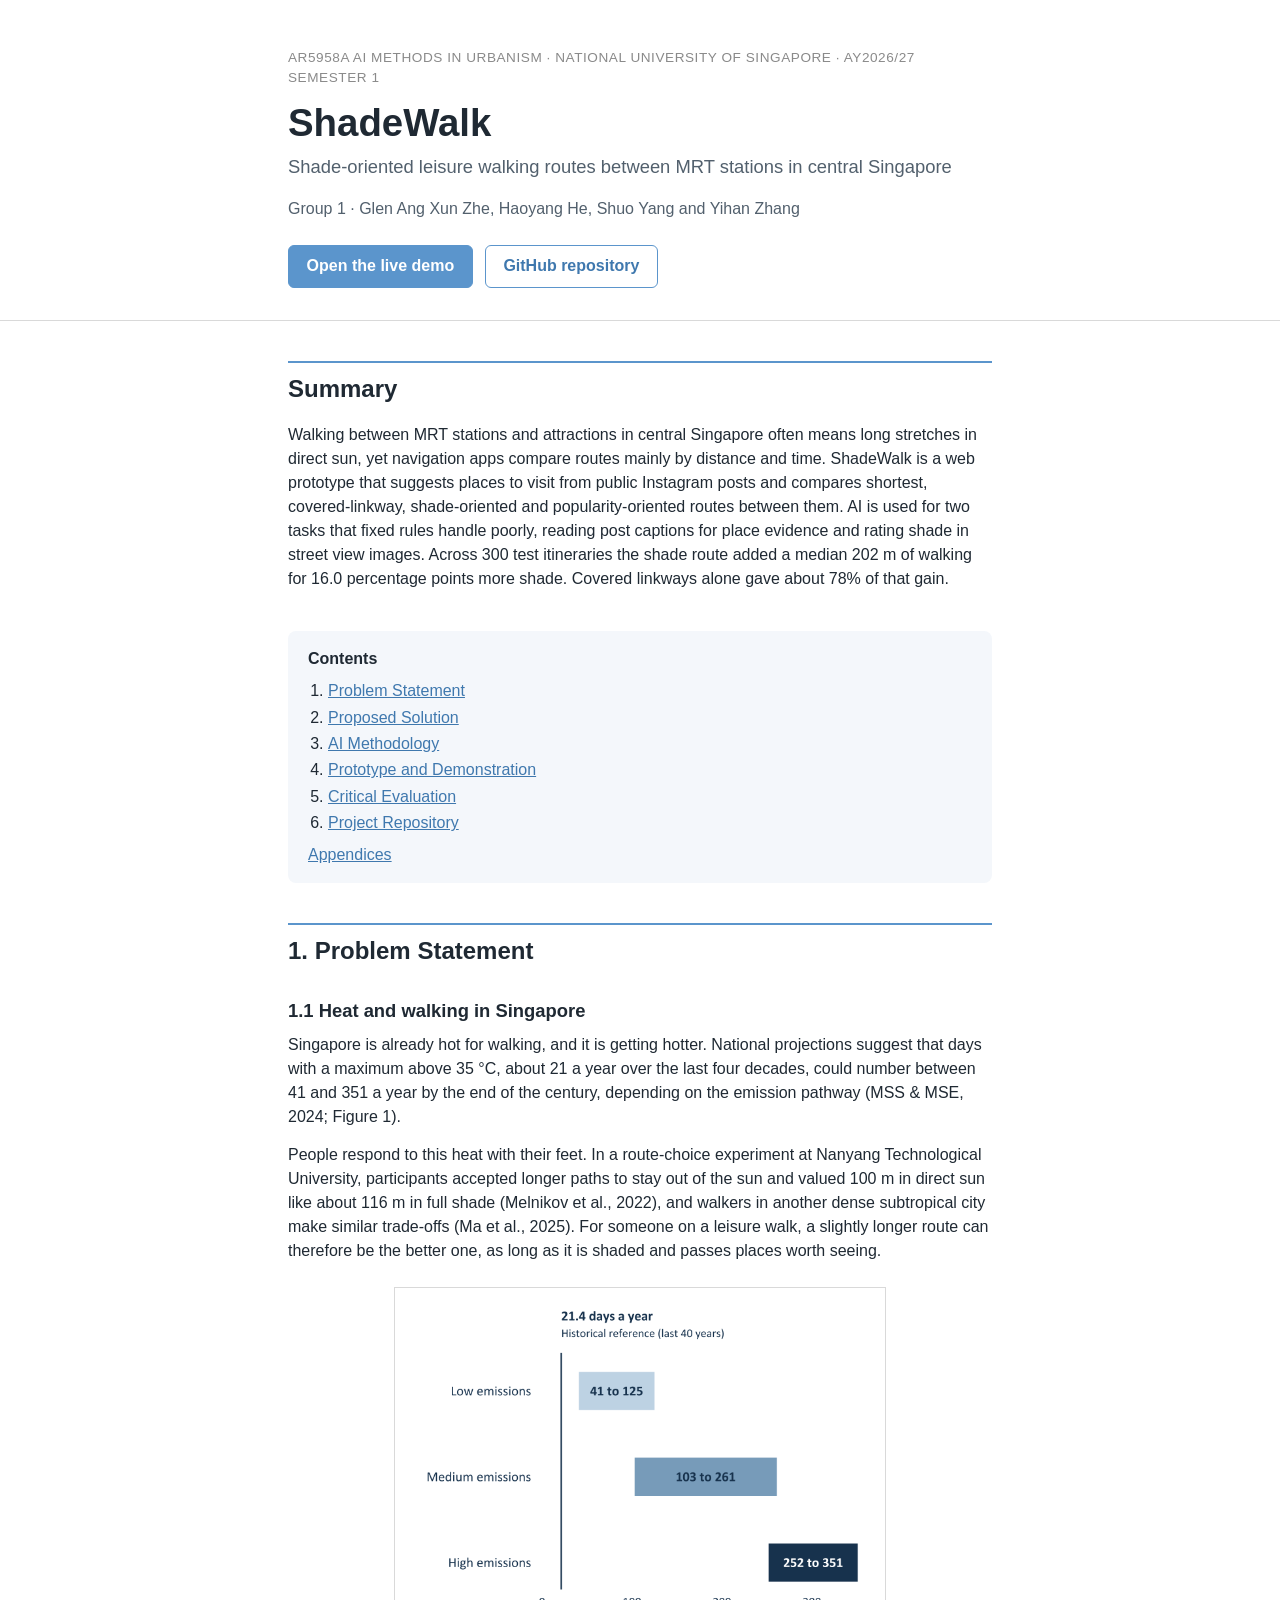
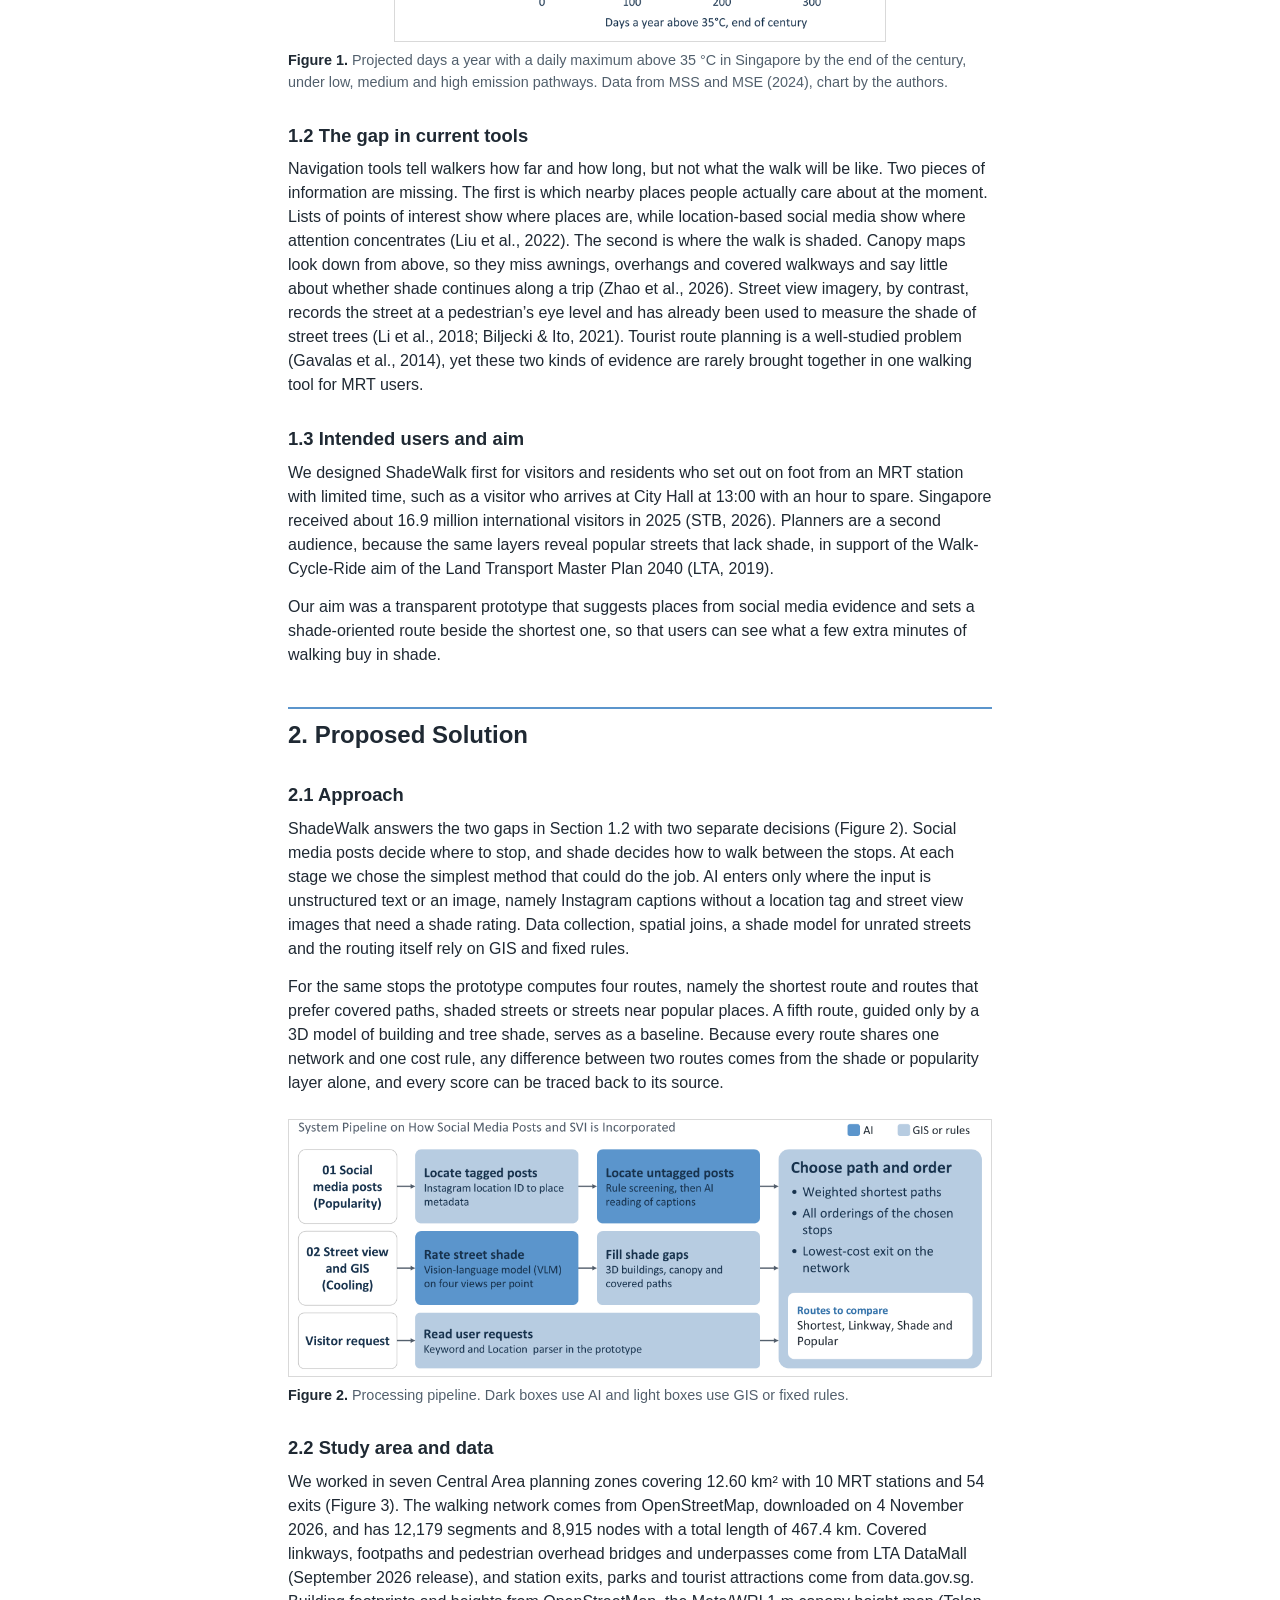
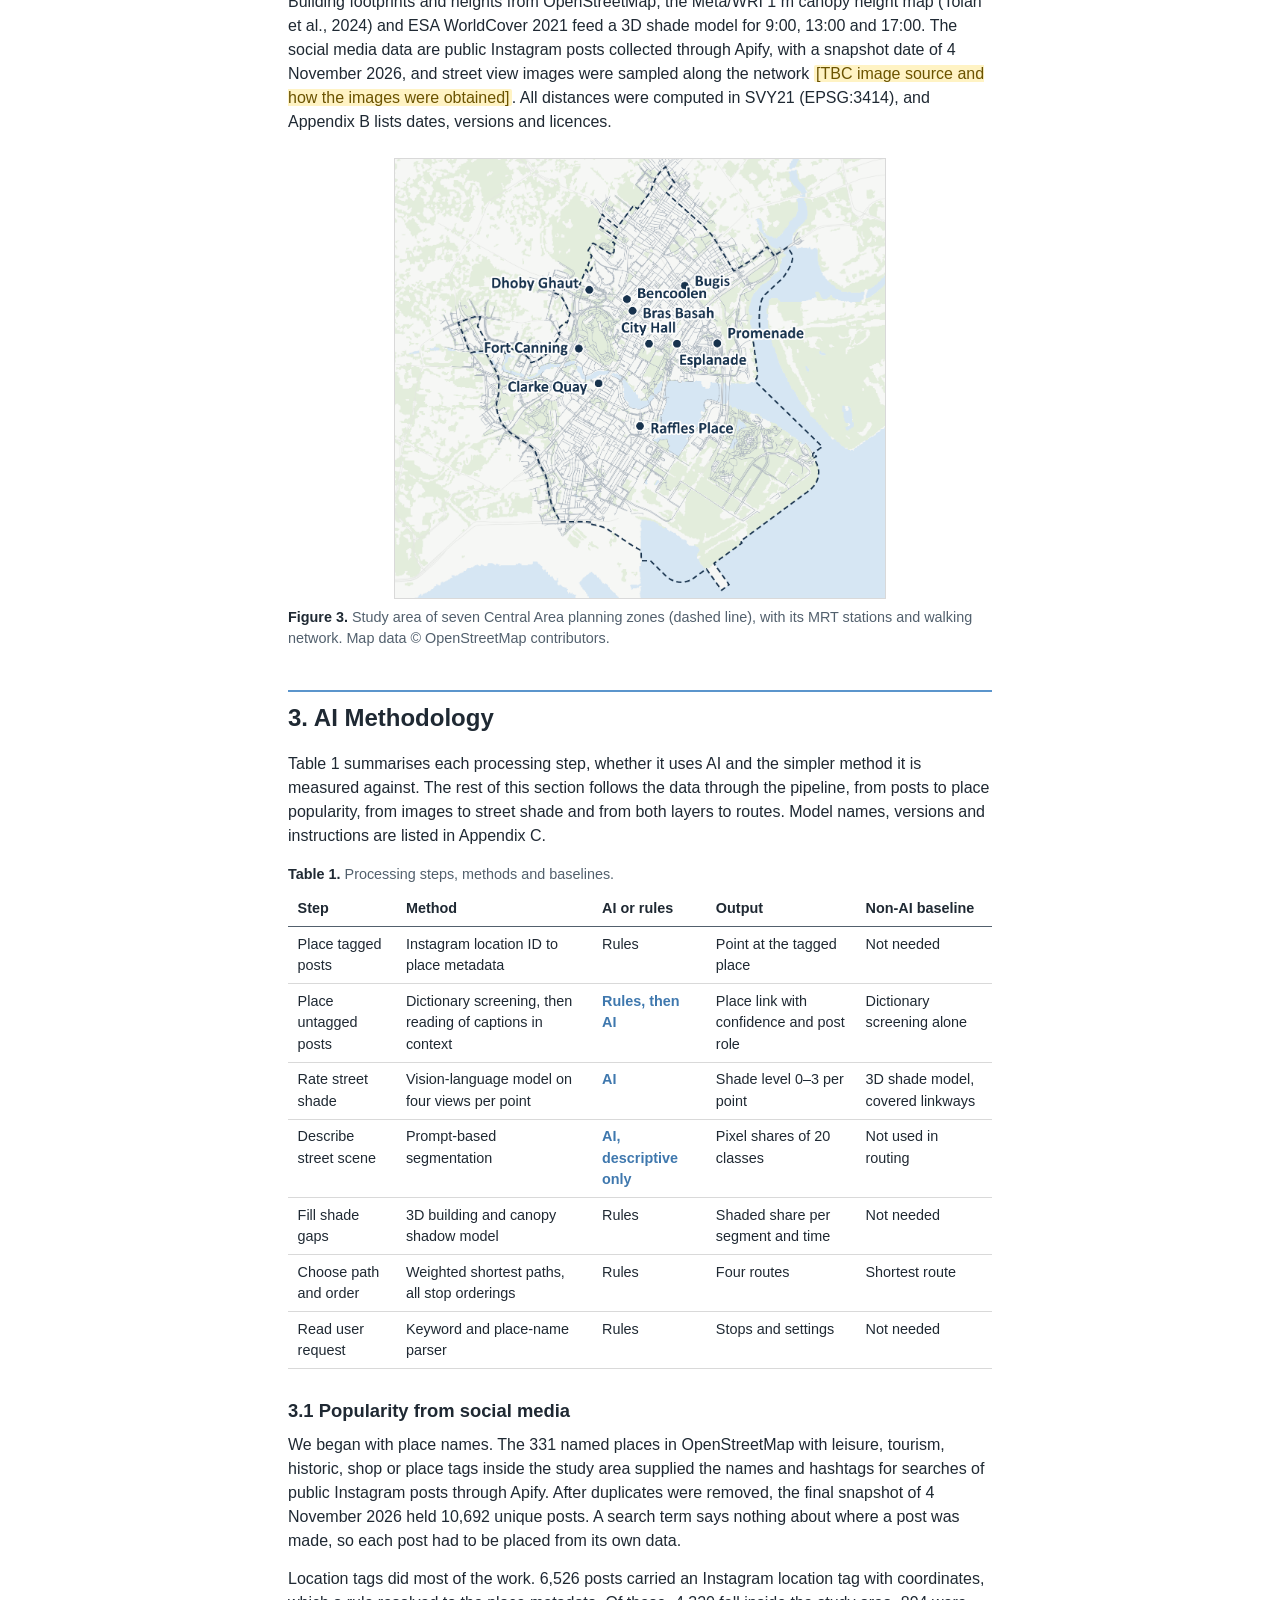
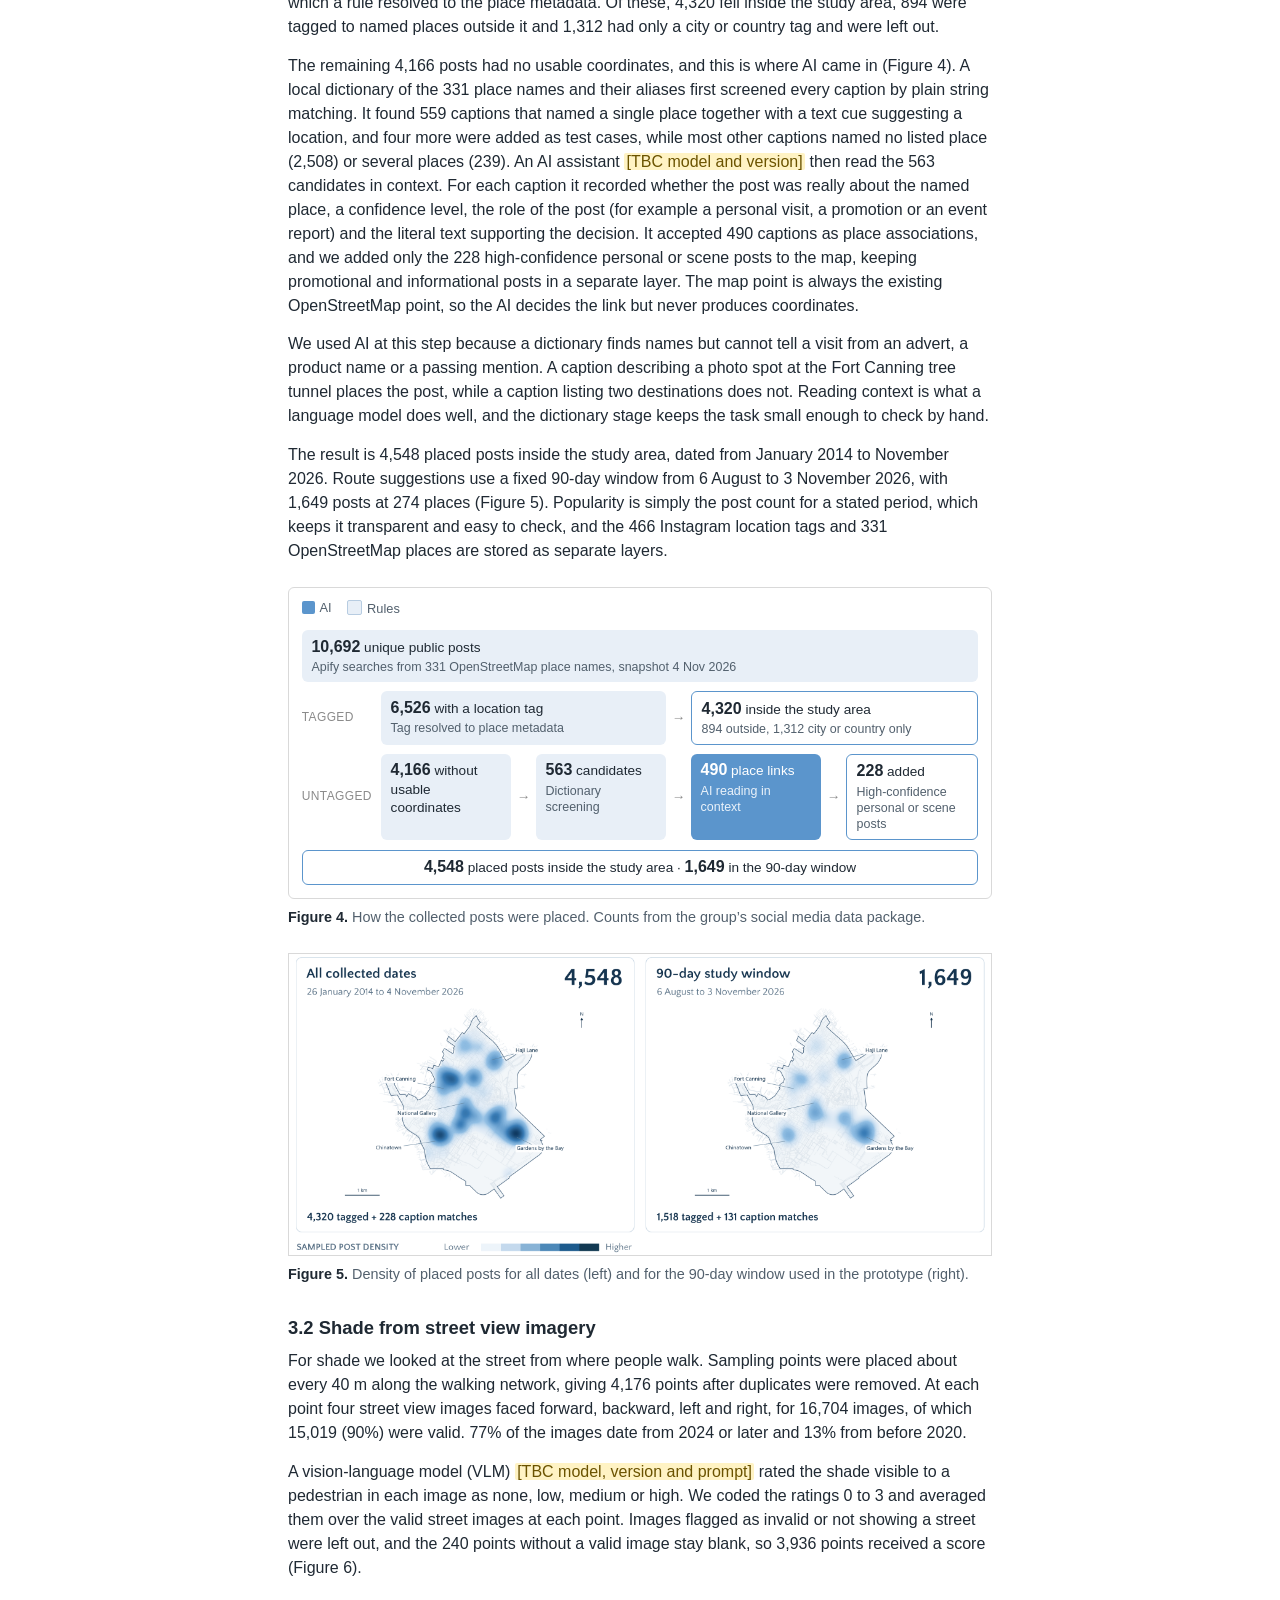
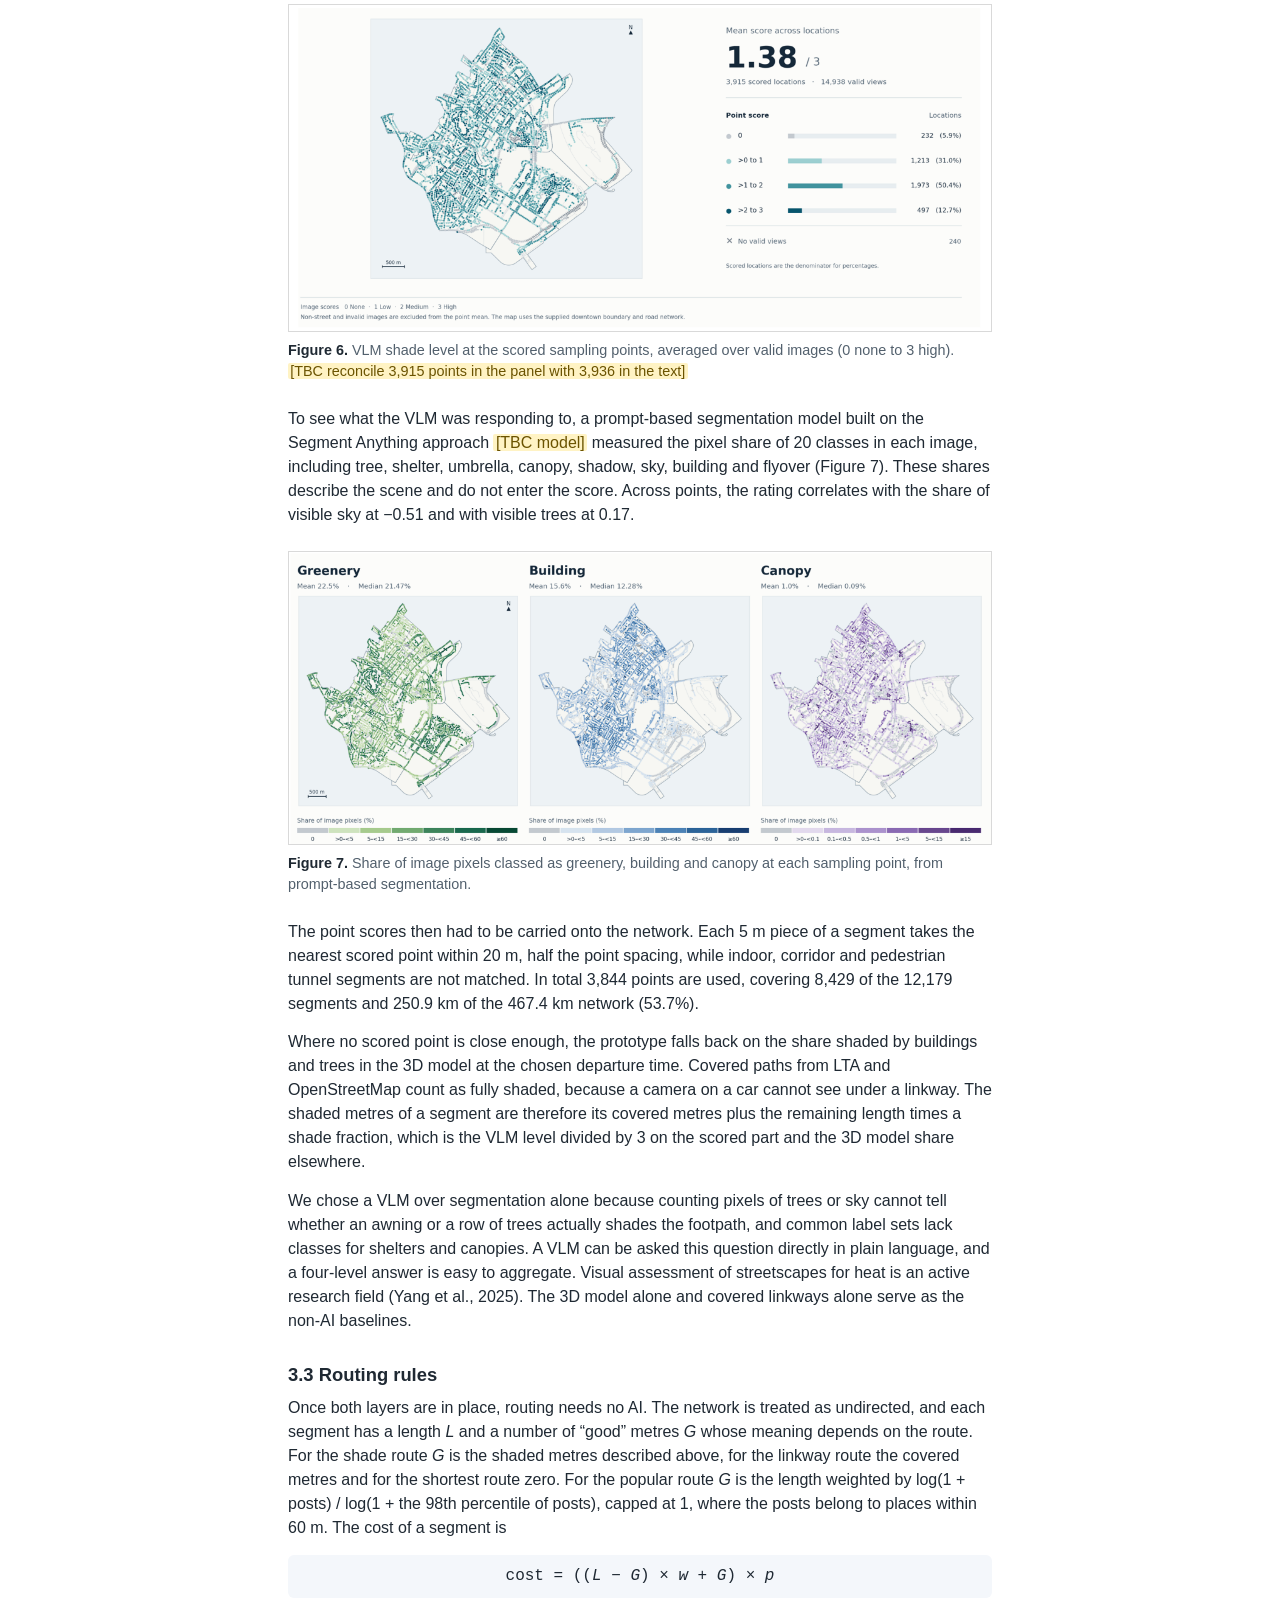
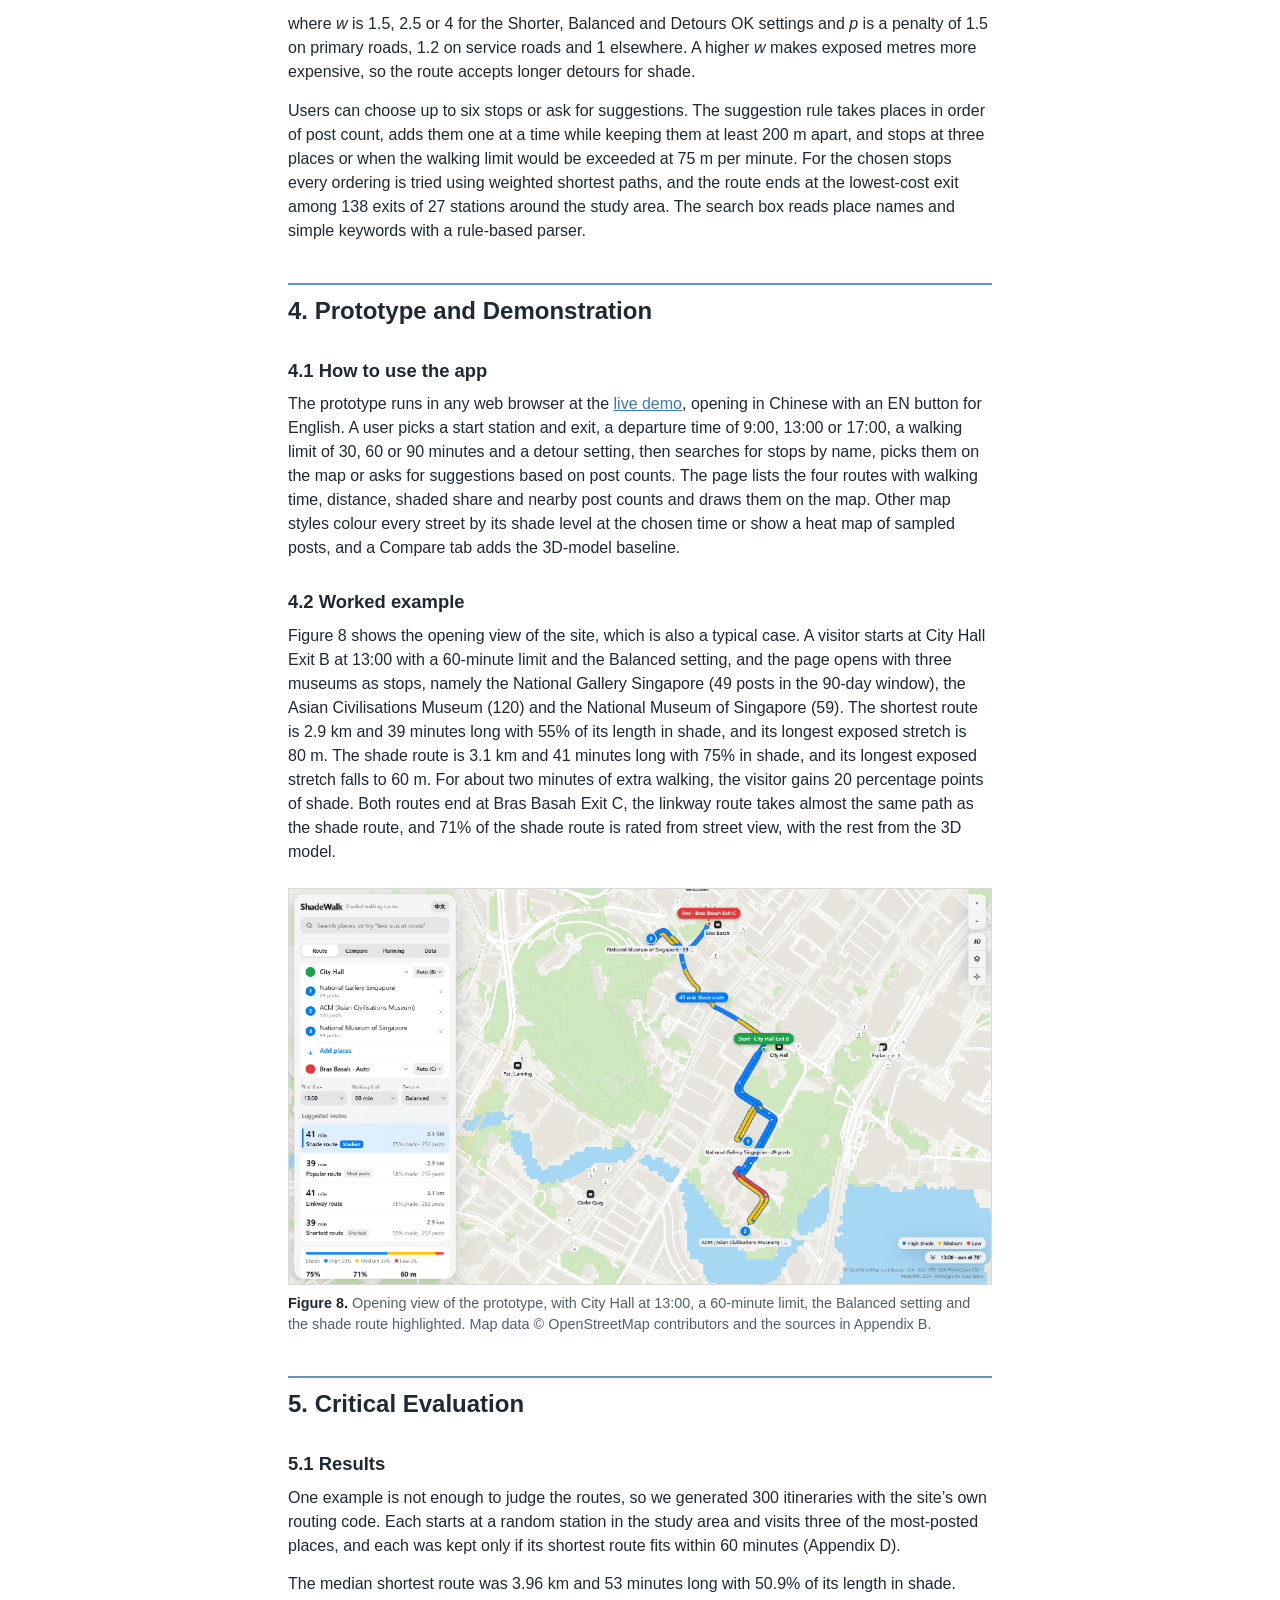
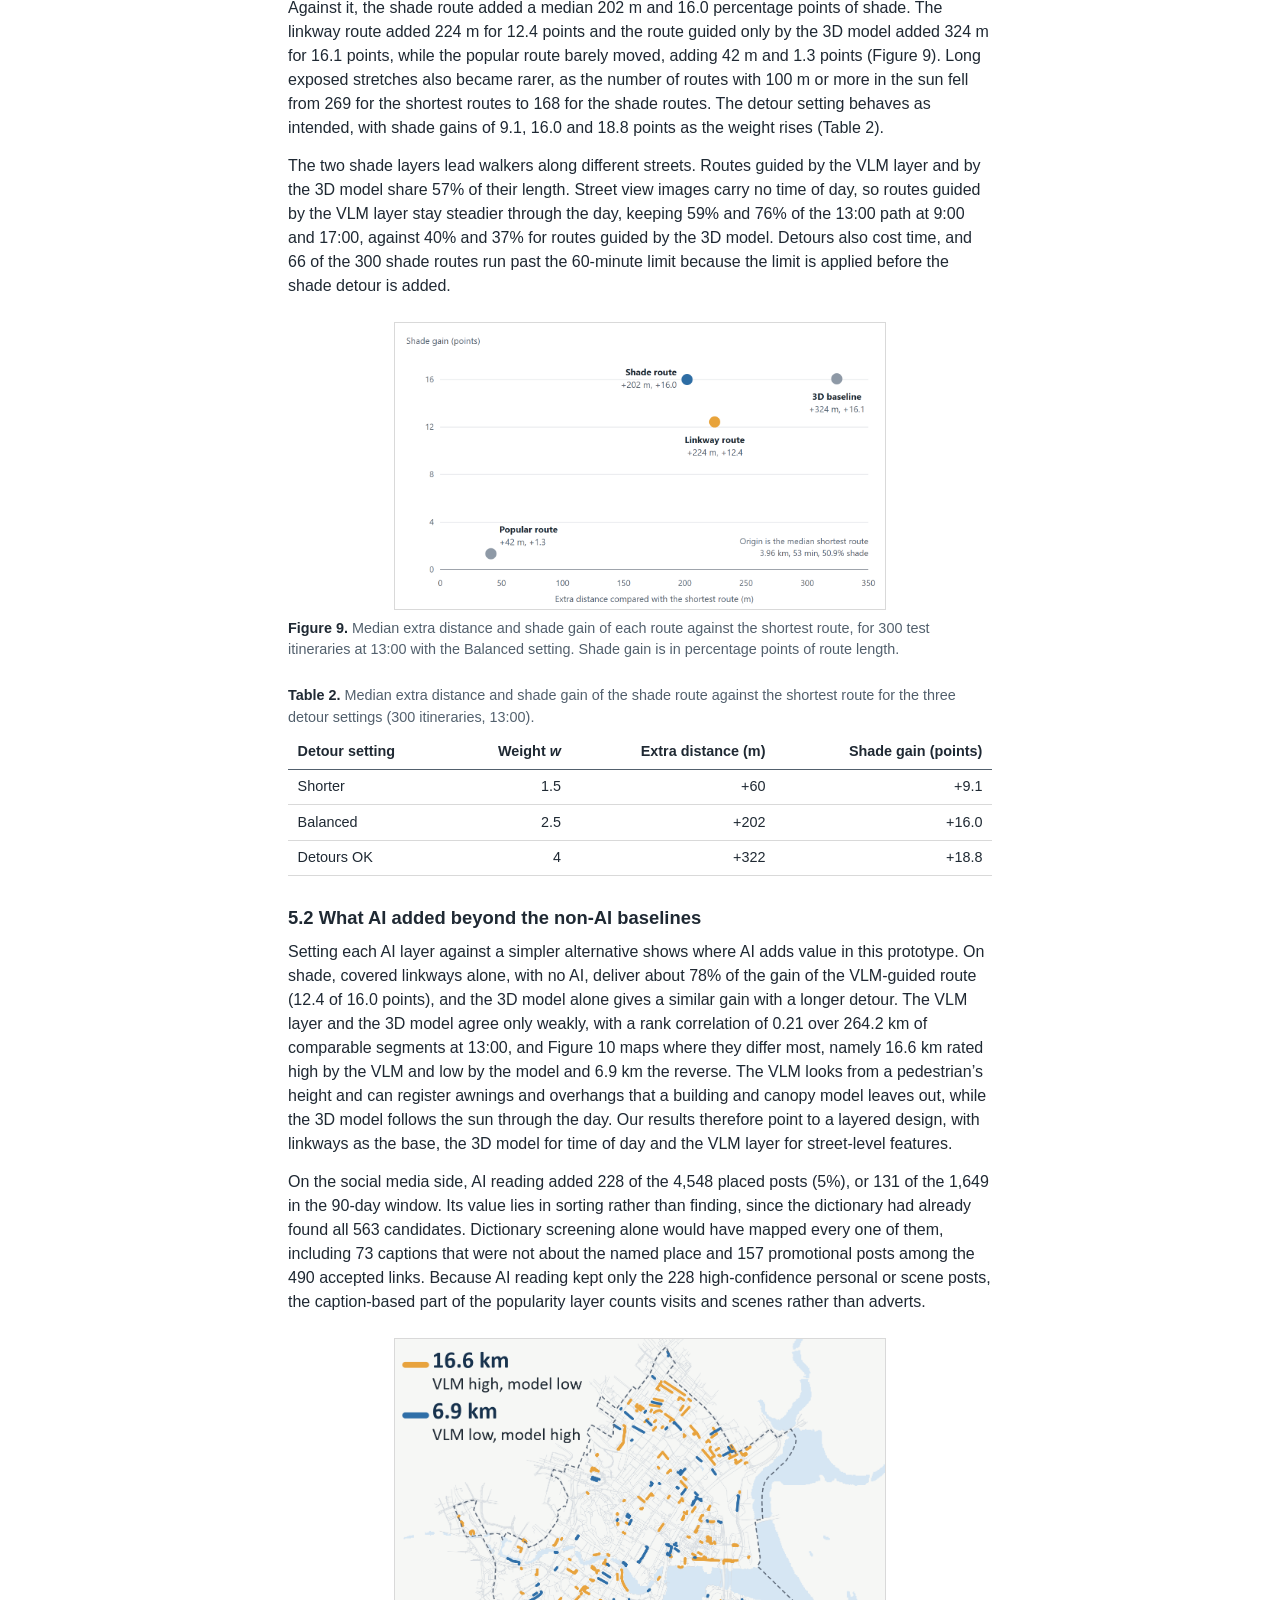
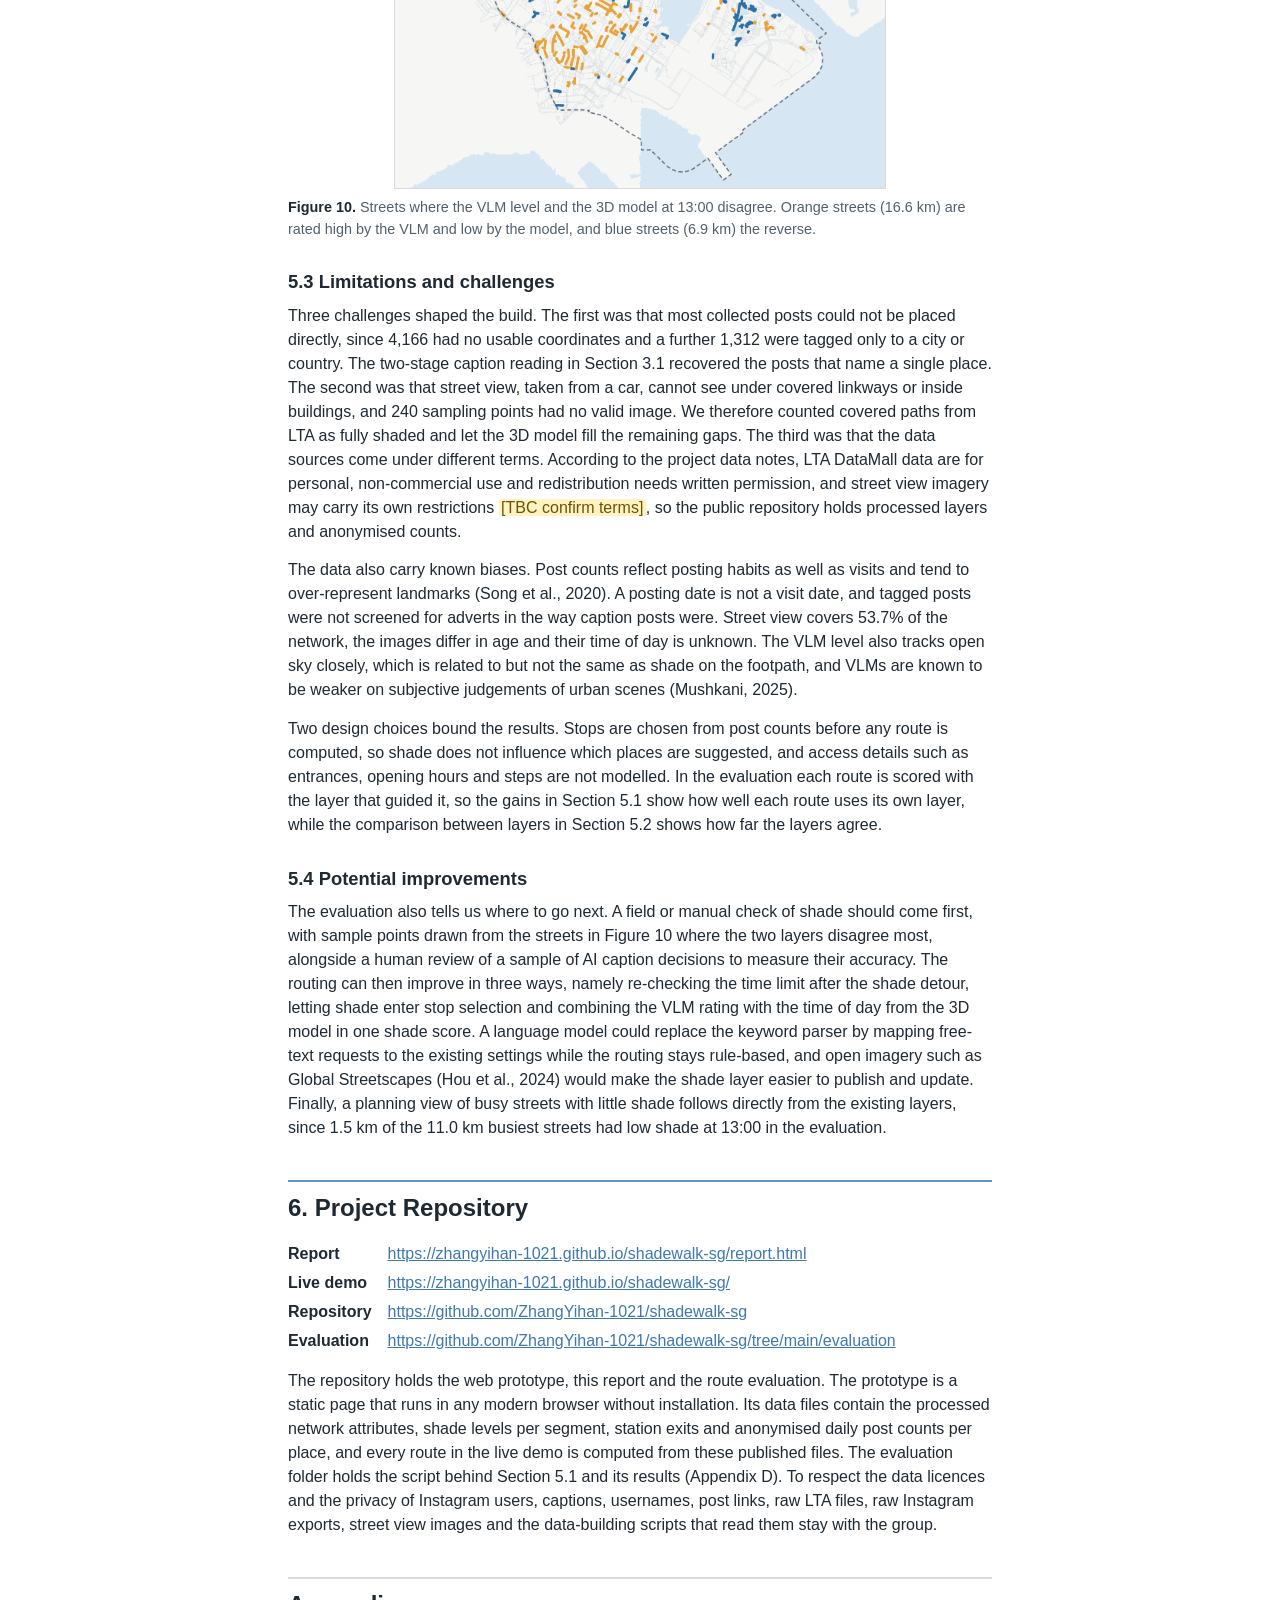
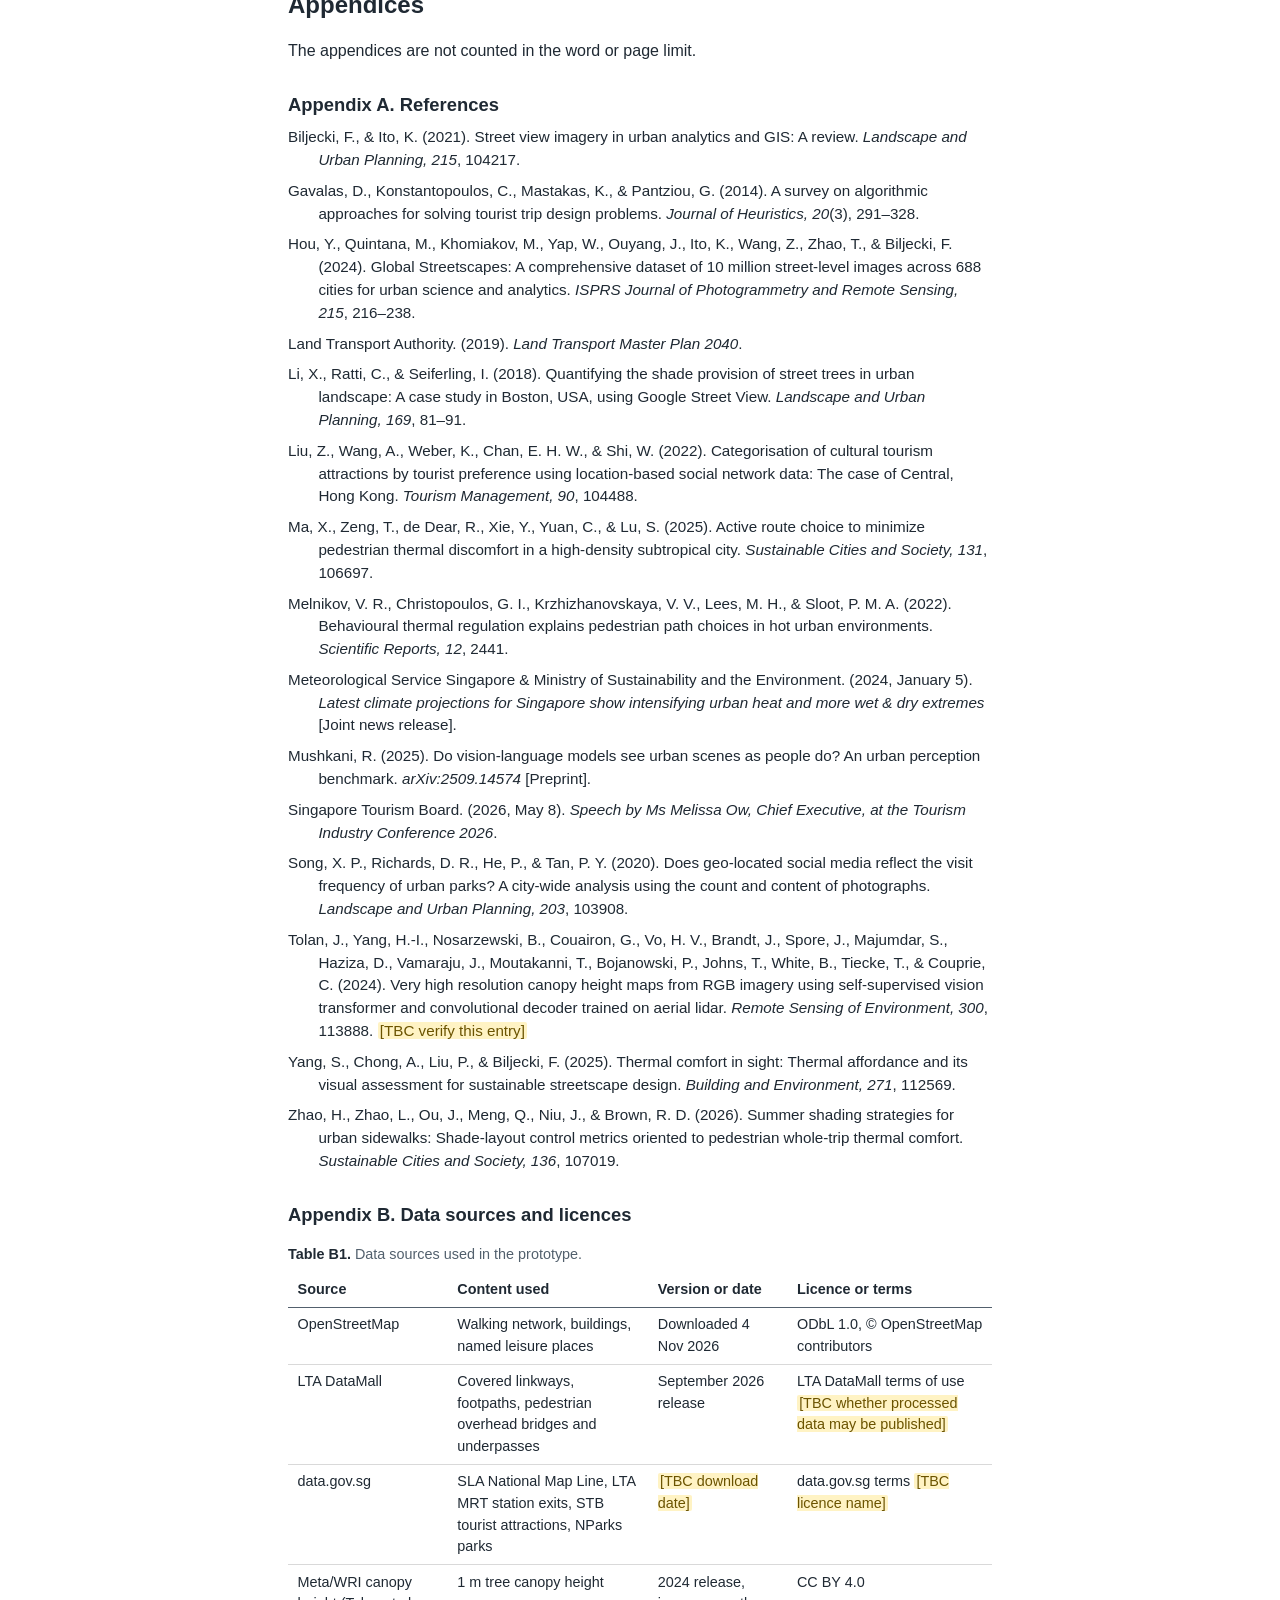
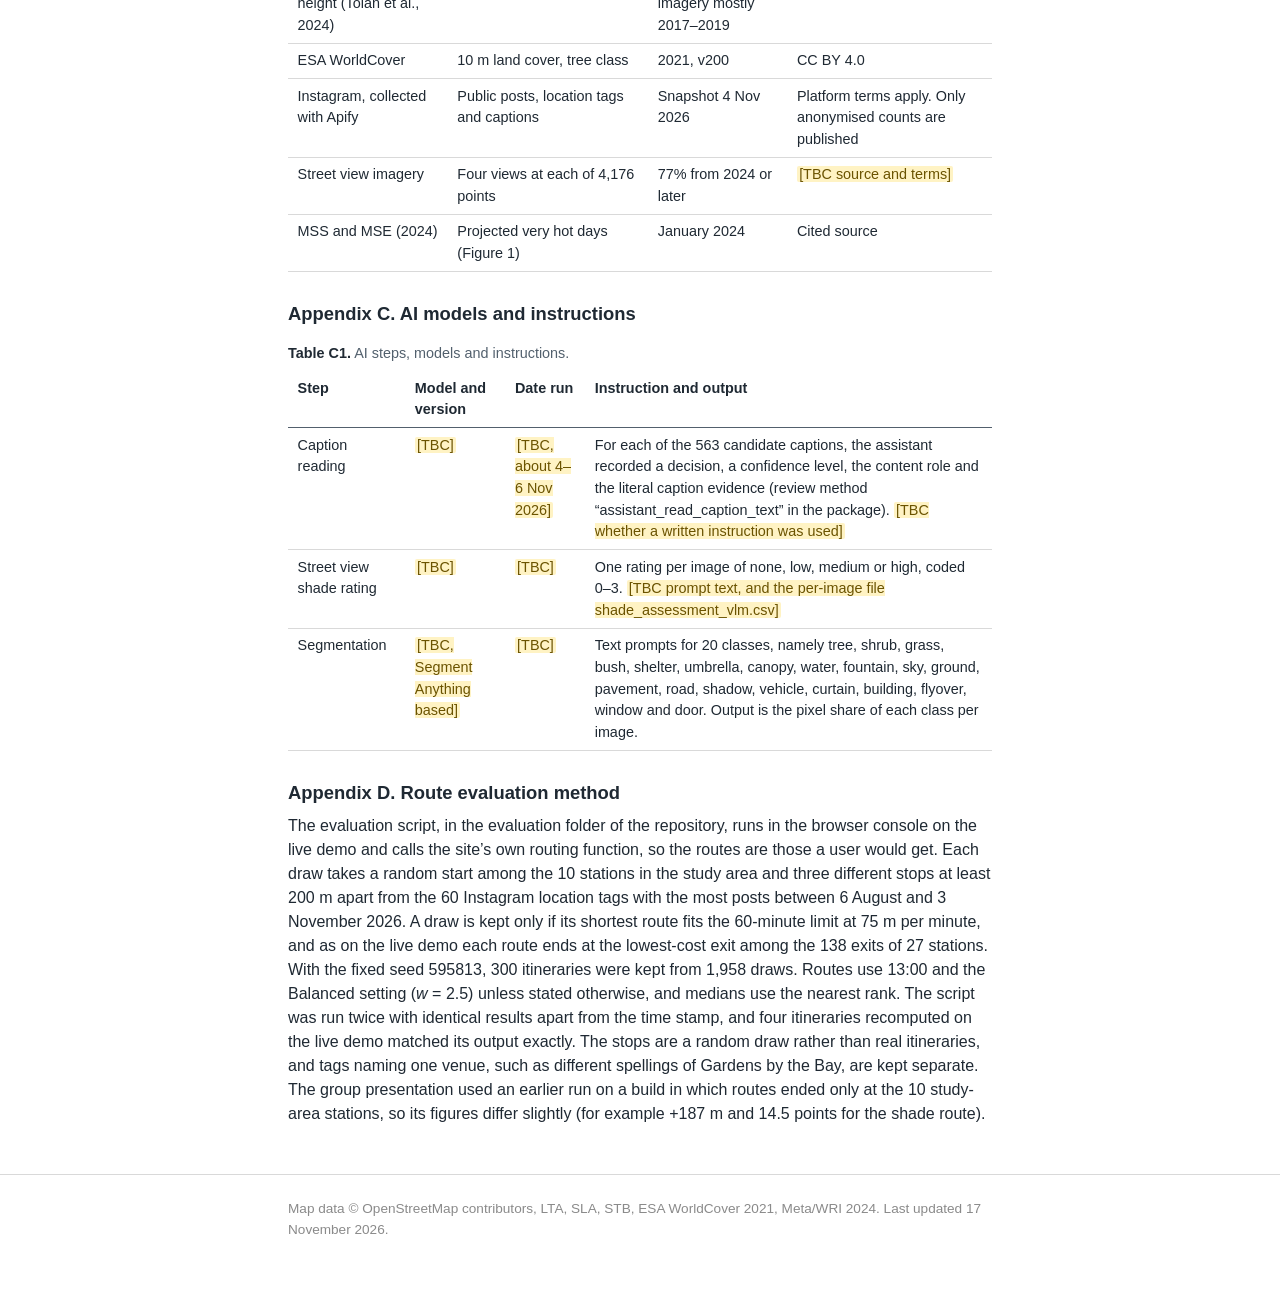
==== report.html @ fb26affa "Add final report page and route evaluation Co-Authored-By: Claude Opus 5.5 <noreply@anthropic.com>" ====
<!doctype html>
<html lang="en">
<head>
<meta charset="utf-8">
<meta name="viewport" content="width=device-width, initial-scale=1">
<title>ShadeWalk Final Report | AR5958A Group 1</title>
<meta name="description" content="Final report of ShadeWalk, an AI-assisted prototype of shade-oriented leisure walking routes between MRT stations in central Singapore.">
<style>
  /* ---------- Tokens ---------- */
  :root {
    color-scheme: light;
    --ink: #1F2933;
    --ink-soft: #52606D;
    --muted: #8A8A8A;
    --rule: #D9D9D9;
    --accent: #5B95CC;
    --accent-dark: #3F78AE;
    --accent-soft: #B7CCE1;
    --panel: #F4F7FB;
    --paper: #FFFFFF;
    --tbc: #FFF3C4;
  }

  /* ---------- Base: the brief asks for 12-point font and 1.5 line spacing ---------- */
  * { box-sizing: border-box; }
  html { font-size: 12pt; scroll-behavior: smooth; }
  body {
    margin: 0;
    background: var(--paper);
    color: var(--ink);
    font-family: "Segoe UI", "Helvetica Neue", Arial, sans-serif;
    font-size: 12pt;
    line-height: 1.5;
  }
  a { color: var(--accent-dark); }
  a:hover { color: var(--ink); }
  .wrap { max-width: 46rem; margin: 0 auto; padding: 0 16px; }

  /* Items still to be confirmed by the group. Remove the mark once filled. */
  mark.tbc { background: var(--tbc); color: #6B5300; padding: 0 0.15em; border-radius: 2px; }

  /* ---------- Header ---------- */
  header.cover { border-bottom: 1px solid var(--rule); padding: 3rem 0 2rem; }
  .kicker { color: var(--muted); font-size: 0.85rem; letter-spacing: 0.04em; text-transform: uppercase; margin: 0 0 0.75rem; }
  h1 { font-size: 2.4rem; line-height: 1.15; margin: 0 0 0.5rem; }
  .subtitle { font-size: 1.15rem; color: var(--ink-soft); margin: 0 0 1rem; }
  .authors { margin: 0 0 1.5rem; color: var(--ink-soft); }
  .buttons { display: flex; flex-wrap: wrap; gap: 0.75rem; }
  .btn { display: inline-block; padding: 0.55rem 1.1rem; border-radius: 6px; border: 1px solid var(--accent); text-decoration: none; font-weight: 600; color: var(--accent-dark); }
  .btn.primary { background: var(--accent); color: #FFFFFF; }
  .btn.primary:hover { background: var(--accent-dark); color: #FFFFFF; }

  /* ---------- Contents ---------- */
  nav.toc { background: var(--panel); border-radius: 8px; padding: 1rem 1.25rem; margin: 2rem 0; }
  nav.toc h2 { font-size: 1rem; margin: 0 0 0.5rem; border: 0; padding: 0; }
  nav.toc ol { margin: 0; padding-left: 1.25rem; }
  nav.toc li { margin: 0.15rem 0; }

  /* ---------- Sections ---------- */
  section { margin: 0 0 2.5rem; }
  h2 { font-size: 1.5rem; margin: 2.5rem 0 1rem; padding-top: 0.5rem; border-top: 2px solid var(--accent); }
  h3 { font-size: 1.15rem; margin: 1.75rem 0 0.5rem; }
  p { margin: 0 0 0.9rem; }
  .runin { font-weight: 700; }
  .formula { font-family: Consolas, "Courier New", monospace; background: var(--panel); padding: 0.6rem 1rem; border-radius: 6px; margin: 0 0 0.9rem; text-align: center; }

  /* ---------- Figures and tables ---------- */
  figure { margin: 1.5rem 0; }
  figure img { display: block; max-width: 100%; height: auto; margin: 0 auto; border: 1px solid var(--rule); }
  figure img.narrow { max-width: 70%; }
  figcaption { font-size: 0.9rem; color: var(--ink-soft); margin-top: 0.5rem; }
  figcaption b { color: var(--ink); }

  .table-wrap { overflow-x: auto; margin: 1rem 0 1.5rem; }
  table { border-collapse: collapse; width: 100%; font-size: 0.9rem; }
  caption { text-align: left; font-size: 0.9rem; color: var(--ink-soft); padding-bottom: 0.4rem; }
  caption b { color: var(--ink); }
  th, td { text-align: left; padding: 0.4rem 0.6rem; border-bottom: 1px solid var(--rule); vertical-align: top; }
  th { border-bottom: 1.5px solid var(--ink-soft); }
  td.num, th.num { text-align: right; white-space: nowrap; }
  td.ai { color: var(--accent-dark); font-weight: 600; }

  /* Figure 4, drawn in HTML so no post screenshots or usernames are published */
  .flow { border: 1px solid var(--rule); border-radius: 6px; padding: 0.8rem; font-size: 0.85rem; line-height: 1.3; }
  .fbox { border-radius: 6px; padding: 0.4rem 0.6rem; margin: 0 0 0.6rem; }
  .fbox small { display: block; color: var(--ink-soft); font-size: 0.78rem; margin-top: 0.1rem; }
  .fbox b { font-size: 1rem; }
  .fbox.rules { background: #E8EFF7; }
  .fbox.ai { background: var(--accent); color: #FFFFFF; }
  .fbox.ai small { color: #EAF2FA; }
  .fbox.out { background: #FFFFFF; border: 1.5px solid var(--accent); }
  .fbox.total { text-align: center; margin-bottom: 0; }
  .lane { display: flex; align-items: stretch; gap: 0.35rem; margin: 0 0 0.6rem; }
  .lane .fbox { flex: 1 1 0; margin: 0; }
  .lane .arrow { align-self: center; color: var(--muted); }
  .lane-label { flex: 0 0 4.6rem; align-self: center; font-size: 0.75rem; color: var(--muted); text-transform: uppercase; letter-spacing: 0.03em; }
  .legend { display: flex; gap: 1rem; font-size: 0.8rem; color: var(--ink-soft); margin: 0 0 0.75rem; }
  .legend span::before { content: ""; display: inline-block; width: 0.8rem; height: 0.8rem; border-radius: 2px; margin-right: 0.3rem; vertical-align: -0.1rem; }
  .legend .l-ai::before { background: var(--accent); }
  .legend .l-rules::before { background: #E8EFF7; border: 1px solid var(--accent-soft); }

  dl.links { display: grid; grid-template-columns: max-content 1fr; gap: 0.3rem 1rem; margin: 0 0 1rem; }
  dl.links dt { font-weight: 600; }
  dl.links dd { margin: 0; word-break: break-all; }

  .appendix h2 { border-top-color: var(--rule); }
  ol.refs { list-style: none; padding: 0; margin: 0; }
  ol.refs li { padding-left: 2em; text-indent: -2em; margin: 0 0 0.5rem; font-size: 0.95rem; }

  /* ---------- Footer ---------- */
  footer { border-top: 1px solid var(--rule); margin-top: 3rem; padding: 1.5rem 0 3rem; font-size: 0.85rem; color: var(--muted); }
  footer p { margin: 0 0 0.4rem; }

  @media (max-width: 600px) {
    h1 { font-size: 1.9rem; }
    header.cover { padding-top: 2rem; }
    dl.links { grid-template-columns: 1fr; }
    .lane { flex-direction: column; }
    .lane .arrow { transform: rotate(90deg); }
    .lane-label { flex-basis: auto; align-self: flex-start; }
    figure img.narrow { max-width: 100%; }
  }

  /* ---------- Print: A4, 12 pt, 1.5 spacing, so "Save as PDF" gives a document copy ---------- */
  @page { size: A4; margin: 20mm; }
  @media print {
    html, body { font-size: 12pt; line-height: 1.5; }
    .wrap { max-width: none; padding: 0; }
    nav.toc { display: none; }
    header.cover { padding-top: 0; }
    .btn { border: 0; padding: 0; font-weight: 400; color: var(--ink); }
    .btn.primary { background: none; color: var(--ink); }
    .btn::after { content: " (" attr(href) ")"; font-size: 0.85rem; color: var(--ink-soft); }
    h2 { margin: 1.2rem 0 0.6rem; }
    h3 { margin: 1rem 0 0.3rem; }
    h2, h3 { break-after: avoid; }
    section { margin-bottom: 1rem; }
    figure { margin: 0.8rem 0; }
    figure, table, .flow { break-inside: avoid; }
    .appendix { break-before: page; }
    a { color: var(--ink); }
    figure img { max-height: 58mm; width: auto; max-width: 100%; }
    figure img.narrow { max-height: 52mm; }
    /* Body text stays at 12 pt; captions and tables use 10 pt in print */
    figcaption, table, caption { font-size: 10pt; line-height: 1.3; }
    .flow { padding: 0.5rem; font-size: 0.78rem; }
    footer { margin-top: 1rem; padding-bottom: 0; }
  }
</style>
</head>
<body>

<header class="cover">
  <div class="wrap">
    <p class="kicker">AR5958A AI Methods in Urbanism &middot; National University of Singapore &middot; AY2026/27 Semester 1</p>
    <h1>ShadeWalk</h1>
    <p class="subtitle">Shade-oriented leisure walking routes between MRT stations in central Singapore</p>
    <p class="authors">Group 1 &middot; Glen Ang Xun Zhe, Haoyang He, Shuo Yang and Yihan Zhang</p>
    <div class="buttons">
      <a class="btn primary" href="https://zhangyihan-1021.github.io/shadewalk-sg/">Open the live demo</a>
      <a class="btn" href="https://github.com/ZhangYihan-1021/shadewalk-sg">GitHub repository</a>
    </div>
  </div>
</header>

<main class="wrap">

  <section id="summary" aria-labelledby="summary-h">
    <h2 id="summary-h">Summary</h2>
    <p>Walking between MRT stations and attractions in central Singapore often means long stretches in direct sun, yet navigation apps compare routes mainly by distance and time. ShadeWalk is a web prototype that suggests places to visit from public Instagram posts and compares shortest, covered-linkway, shade-oriented and popularity-oriented routes between them. AI is used for two tasks that fixed rules handle poorly, reading post captions for place evidence and rating shade in street view images. Across 300 test itineraries the shade route added a median 202&nbsp;m of walking for 16.0 percentage points more shade. Covered linkways alone gave about 78% of that gain.</p>
  </section>

  <nav class="toc" aria-label="Contents">
    <h2>Contents</h2>
    <ol>
      <li><a href="#problem">Problem Statement</a></li>
      <li><a href="#solution">Proposed Solution</a></li>
      <li><a href="#methodology">AI Methodology</a></li>
      <li><a href="#prototype">Prototype and Demonstration</a></li>
      <li><a href="#evaluation">Critical Evaluation</a></li>
      <li><a href="#repository">Project Repository</a></li>
    </ol>
    <p style="margin:0.5rem 0 0"><a href="#appendices">Appendices</a></p>
  </nav>

  <!-- ============================== 1 ============================== -->
  <section id="problem" aria-labelledby="problem-h">
    <h2 id="problem-h">1. Problem Statement</h2>

    <h3 id="s1-1">1.1 Heat and walking in Singapore</h3>
    <p>Singapore is already hot for walking, and it is getting hotter. National projections suggest that days with a maximum above 35&nbsp;&deg;C, about 21 a year over the last four decades, could number between 41 and 351 a year by the end of the century, depending on the emission pathway (MSS &amp; MSE, 2024; Figure 1).</p>
    <p>People respond to this heat with their feet. In a route-choice experiment at Nanyang Technological University, participants accepted longer paths to stay out of the sun and valued 100&nbsp;m in direct sun like about 116&nbsp;m in full shade (Melnikov et al., 2022), and walkers in another dense subtropical city make similar trade-offs (Ma et al., 2025). For someone on a leisure walk, a slightly longer route can therefore be the better one, as long as it is shaded and passes places worth seeing.</p>
    <figure id="fig1">
      <img class="narrow" src="report-assets/fig1_hot_days.png" alt="Bar chart of projected days a year above 35 degrees Celsius in Singapore by the end of the century. Low emissions 41 to 125 days, medium 103 to 261, high 252 to 351, against a historical reference of 21.4 days a year." loading="lazy">
      <figcaption><b>Figure 1.</b> Projected days a year with a daily maximum above 35&nbsp;&deg;C in Singapore by the end of the century, under low, medium and high emission pathways. Data from MSS and MSE (2024), chart by the authors.</figcaption>
    </figure>

    <h3 id="s1-2">1.2 The gap in current tools</h3>
    <p>Navigation tools tell walkers how far and how long, but not what the walk will be like. Two pieces of information are missing. The first is which nearby places people actually care about at the moment. Lists of points of interest show where places are, while location-based social media show where attention concentrates (Liu et al., 2022). The second is where the walk is shaded. Canopy maps look down from above, so they miss awnings, overhangs and covered walkways and say little about whether shade continues along a trip (Zhao et al., 2026). Street view imagery, by contrast, records the street at a pedestrian&rsquo;s eye level and has already been used to measure the shade of street trees (Li et al., 2018; Biljecki &amp; Ito, 2021). Tourist route planning is a well-studied problem (Gavalas et al., 2014), yet these two kinds of evidence are rarely brought together in one walking tool for MRT users.</p>

    <h3 id="s1-3">1.3 Intended users and aim</h3>
    <p>We designed ShadeWalk first for visitors and residents who set out on foot from an MRT station with limited time, such as a visitor who arrives at City Hall at 13:00 with an hour to spare. Singapore received about 16.9 million international visitors in 2025 (STB, 2026). Planners are a second audience, because the same layers reveal popular streets that lack shade, in support of the Walk-Cycle-Ride aim of the Land Transport Master Plan 2040 (LTA, 2019).</p>
    <p>Our aim was a transparent prototype that suggests places from social media evidence and sets a shade-oriented route beside the shortest one, so that users can see what a few extra minutes of walking buy in shade.</p>
  </section>

  <!-- ============================== 2 ============================== -->
  <section id="solution" aria-labelledby="solution-h">
    <h2 id="solution-h">2. Proposed Solution</h2>

    <h3 id="s2-1">2.1 Approach</h3>
    <p>ShadeWalk answers the two gaps in Section 1.2 with two separate decisions (Figure 2). Social media posts decide where to stop, and shade decides how to walk between the stops. At each stage we chose the simplest method that could do the job. AI enters only where the input is unstructured text or an image, namely Instagram captions without a location tag and street view images that need a shade rating. Data collection, spatial joins, a shade model for unrated streets and the routing itself rely on GIS and fixed rules.</p>
    <p>For the same stops the prototype computes four routes, namely the shortest route and routes that prefer covered paths, shaded streets or streets near popular places. A fifth route, guided only by a 3D model of building and tree shade, serves as a baseline. Because every route shares one network and one cost rule, any difference between two routes comes from the shade or popularity layer alone, and every score can be traced back to its source.</p>
    <figure id="fig2">
      <img src="report-assets/fig2_pipeline.png" alt="Pipeline diagram. Social media posts are placed from location tags by rules and from captions by rule screening followed by AI reading. Street view images are rated for shade by a vision-language model and gaps are filled with 3D buildings, canopy and covered paths. A keyword parser reads user requests. Routing uses weighted shortest paths, all orderings of the chosen stops and the lowest-cost exit, and returns shortest, linkway, shade and popular routes." loading="lazy">
      <figcaption><b>Figure 2.</b> Processing pipeline. Dark boxes use AI and light boxes use GIS or fixed rules.</figcaption>
    </figure>

    <h3 id="s2-2">2.2 Study area and data</h3>
    <p>We worked in seven Central Area planning zones covering 12.60&nbsp;km&sup2; with 10 MRT stations and 54 exits (Figure 3). The walking network comes from OpenStreetMap, downloaded on 4 November 2026, and has 12,179 segments and 8,915 nodes with a total length of 467.4&nbsp;km. Covered linkways, footpaths and pedestrian overhead bridges and underpasses come from LTA DataMall (September 2026 release), and station exits, parks and tourist attractions come from data.gov.sg. Building footprints and heights from OpenStreetMap, the Meta/WRI 1&nbsp;m canopy height map (Tolan et al., 2024) and ESA WorldCover 2021 feed a 3D shade model for 9:00, 13:00 and 17:00. The social media data are public Instagram posts collected through Apify, with a snapshot date of 4 November 2026, and street view images were sampled along the network <mark class="tbc">[TBC image source and how the images were obtained]</mark>. All distances were computed in SVY21 (EPSG:3414), and Appendix B lists dates, versions and licences.</p>
    <figure id="fig3">
      <img class="narrow" src="report-assets/fig3_study_area.png" alt="Map of the study area in central Singapore, outlined with a dashed line, showing the walking network and MRT stations including Dhoby Ghaut, Bencoolen, Bugis, Bras Basah, City Hall, Promenade, Esplanade, Fort Canning, Clarke Quay and Raffles Place." loading="lazy">
      <figcaption><b>Figure 3.</b> Study area of seven Central Area planning zones (dashed line), with its MRT stations and walking network. Map data &copy; OpenStreetMap contributors.</figcaption>
    </figure>
  </section>

  <!-- ============================== 3 ============================== -->
  <section id="methodology" aria-labelledby="methodology-h">
    <h2 id="methodology-h">3. AI Methodology</h2>
    <p>Table 1 summarises each processing step, whether it uses AI and the simpler method it is measured against. The rest of this section follows the data through the pipeline, from posts to place popularity, from images to street shade and from both layers to routes. Model names, versions and instructions are listed in Appendix C.</p>

    <div class="table-wrap">
      <table id="tab1">
        <caption><b>Table 1.</b> Processing steps, methods and baselines.</caption>
        <thead>
          <tr><th>Step</th><th>Method</th><th>AI or rules</th><th>Output</th><th>Non-AI baseline</th></tr>
        </thead>
        <tbody>
          <tr><td>Place tagged posts</td><td>Instagram location ID to place metadata</td><td>Rules</td><td>Point at the tagged place</td><td>Not needed</td></tr>
          <tr><td>Place untagged posts</td><td>Dictionary screening, then reading of captions in context</td><td class="ai">Rules, then AI</td><td>Place link with confidence and post role</td><td>Dictionary screening alone</td></tr>
          <tr><td>Rate street shade</td><td>Vision-language model on four views per point</td><td class="ai">AI</td><td>Shade level 0&ndash;3 per point</td><td>3D shade model, covered linkways</td></tr>
          <tr><td>Describe street scene</td><td>Prompt-based segmentation</td><td class="ai">AI, descriptive only</td><td>Pixel shares of 20 classes</td><td>Not used in routing</td></tr>
          <tr><td>Fill shade gaps</td><td>3D building and canopy shadow model</td><td>Rules</td><td>Shaded share per segment and time</td><td>Not needed</td></tr>
          <tr><td>Choose path and order</td><td>Weighted shortest paths, all stop orderings</td><td>Rules</td><td>Four routes</td><td>Shortest route</td></tr>
          <tr><td>Read user request</td><td>Keyword and place-name parser</td><td>Rules</td><td>Stops and settings</td><td>Not needed</td></tr>
        </tbody>
      </table>
    </div>

    <h3 id="s3-1">3.1 Popularity from social media</h3>
    <p>We began with place names. The 331 named places in OpenStreetMap with leisure, tourism, historic, shop or place tags inside the study area supplied the names and hashtags for searches of public Instagram posts through Apify. After duplicates were removed, the final snapshot of 4 November 2026 held 10,692 unique posts. A search term says nothing about where a post was made, so each post had to be placed from its own data.</p>
    <p>Location tags did most of the work. 6,526 posts carried an Instagram location tag with coordinates, which a rule resolved to the place metadata. Of these, 4,320 fell inside the study area, 894 were tagged to named places outside it and 1,312 had only a city or country tag and were left out.</p>
    <p>The remaining 4,166 posts had no usable coordinates, and this is where AI came in (Figure 4). A local dictionary of the 331 place names and their aliases first screened every caption by plain string matching. It found 559 captions that named a single place together with a text cue suggesting a location, and four more were added as test cases, while most other captions named no listed place (2,508) or several places (239). An AI assistant <mark class="tbc">[TBC model and version]</mark> then read the 563 candidates in context. For each caption it recorded whether the post was really about the named place, a confidence level, the role of the post (for example a personal visit, a promotion or an event report) and the literal text supporting the decision. It accepted 490 captions as place associations, and we added only the 228 high-confidence personal or scene posts to the map, keeping promotional and informational posts in a separate layer. The map point is always the existing OpenStreetMap point, so the AI decides the link but never produces coordinates.</p>
    <p>We used AI at this step because a dictionary finds names but cannot tell a visit from an advert, a product name or a passing mention. A caption describing a photo spot at the Fort Canning tree tunnel places the post, while a caption listing two destinations does not. Reading context is what a language model does well, and the dictionary stage keeps the task small enough to check by hand.</p>
    <p>The result is 4,548 placed posts inside the study area, dated from January 2014 to November 2026. Route suggestions use a fixed 90-day window from 6 August to 3 November 2026, with 1,649 posts at 274 places (Figure 5). Popularity is simply the post count for a stated period, which keeps it transparent and easy to check, and the 466 Instagram location tags and 331 OpenStreetMap places are stored as separate layers.</p>

    <figure id="fig4">
      <div class="flow" role="img" aria-label="Flow of posts. 10,692 posts collected. 6,526 had a location tag, of which 4,320 are inside the study area. 4,166 had no usable coordinates. Dictionary screening selected 563 captions, AI reading accepted 490 place associations, and 228 high-confidence personal or scene posts were added. In total 4,548 posts are placed inside the study area, 1,649 of them in the 90-day window.">
        <div class="legend"><span class="l-ai">AI</span><span class="l-rules">Rules</span></div>
        <div class="fbox rules"><b>10,692</b> unique public posts<small>Apify searches from 331 OpenStreetMap place names, snapshot 4 Nov 2026</small></div>
        <div class="lane">
          <span class="lane-label">Tagged</span>
          <div class="fbox rules"><b>6,526</b> with a location tag<small>Tag resolved to place metadata</small></div>
          <span class="arrow" aria-hidden="true">&rarr;</span>
          <div class="fbox out"><b>4,320</b> inside the study area<small>894 outside, 1,312 city or country only</small></div>
        </div>
        <div class="lane">
          <span class="lane-label">Untagged</span>
          <div class="fbox rules"><b>4,166</b> without usable coordinates</div>
          <span class="arrow" aria-hidden="true">&rarr;</span>
          <div class="fbox rules"><b>563</b> candidates<small>Dictionary screening</small></div>
          <span class="arrow" aria-hidden="true">&rarr;</span>
          <div class="fbox ai"><b>490</b> place links<small>AI reading in context</small></div>
          <span class="arrow" aria-hidden="true">&rarr;</span>
          <div class="fbox out"><b>228</b> added<small>High-confidence personal or scene posts</small></div>
        </div>
        <div class="fbox out total"><b>4,548</b> placed posts inside the study area &middot; <b>1,649</b> in the 90-day window</div>
      </div>
      <figcaption><b>Figure 4.</b> How the collected posts were placed. Counts from the group&rsquo;s social media data package.</figcaption>
    </figure>
    <figure id="fig5">
      <img src="report-assets/fig5_post_heatmaps.png" alt="Two heat maps of placed posts in the study area. Left, all collected dates with 4,548 posts. Right, the 90-day study window with 1,649 posts. Clusters appear around Fort Canning, the National Gallery, Chinatown, Haji Lane and Gardens by the Bay." loading="lazy">
      <figcaption><b>Figure 5.</b> Density of placed posts for all dates (left) and for the 90-day window used in the prototype (right).</figcaption>
    </figure>

    <h3 id="s3-2">3.2 Shade from street view imagery</h3>
    <p>For shade we looked at the street from where people walk. Sampling points were placed about every 40&nbsp;m along the walking network, giving 4,176 points after duplicates were removed. At each point four street view images faced forward, backward, left and right, for 16,704 images, of which 15,019 (90%) were valid. 77% of the images date from 2024 or later and 13% from before 2020.</p>
    <p>A vision-language model (VLM) <mark class="tbc">[TBC model, version and prompt]</mark> rated the shade visible to a pedestrian in each image as none, low, medium or high. We coded the ratings 0 to 3 and averaged them over the valid street images at each point. Images flagged as invalid or not showing a street were left out, and the 240 points without a valid image stay blank, so 3,936 points received a score (Figure 6).</p>
    <figure id="fig6">
      <img src="report-assets/fig6_vlm_levels.png" alt="Map of sampling points coloured by VLM shade level, with a summary panel. Mean score 1.38 out of 3. Shares of points by score band, 0 at 5.9 percent, above 0 to 1 at 31.0 percent, above 1 to 2 at 50.4 percent, above 2 to 3 at 12.7 percent, and 240 points with no valid views." loading="lazy">
      <figcaption><b>Figure 6.</b> VLM shade level at the scored sampling points, averaged over valid images (0 none to 3 high). <mark class="tbc">[TBC reconcile 3,915 points in the panel with 3,936 in the text]</mark></figcaption>
    </figure>
    <p>To see what the VLM was responding to, a prompt-based segmentation model built on the Segment Anything approach <mark class="tbc">[TBC model]</mark> measured the pixel share of 20 classes in each image, including tree, shelter, umbrella, canopy, shadow, sky, building and flyover (Figure 7). These shares describe the scene and do not enter the score. Across points, the rating correlates with the share of visible sky at &minus;0.51 and with visible trees at 0.17.</p>
    <figure id="fig7">
      <img src="report-assets/figF1_segmentation_shares.png" alt="Three maps of the study area showing the share of image pixels classed as greenery, building and canopy at each sampling point. Mean greenery 22.5 percent, building 15.6 percent, canopy 1.0 percent." loading="lazy">
      <figcaption><b>Figure 7.</b> Share of image pixels classed as greenery, building and canopy at each sampling point, from prompt-based segmentation.</figcaption>
    </figure>
    <p>The point scores then had to be carried onto the network. Each 5&nbsp;m piece of a segment takes the nearest scored point within 20&nbsp;m, half the point spacing, while indoor, corridor and pedestrian tunnel segments are not matched. In total 3,844 points are used, covering 8,429 of the 12,179 segments and 250.9&nbsp;km of the 467.4&nbsp;km network (53.7%).</p>
    <p>Where no scored point is close enough, the prototype falls back on the share shaded by buildings and trees in the 3D model at the chosen departure time. Covered paths from LTA and OpenStreetMap count as fully shaded, because a camera on a car cannot see under a linkway. The shaded metres of a segment are therefore its covered metres plus the remaining length times a shade fraction, which is the VLM level divided by 3 on the scored part and the 3D model share elsewhere.</p>
    <p>We chose a VLM over segmentation alone because counting pixels of trees or sky cannot tell whether an awning or a row of trees actually shades the footpath, and common label sets lack classes for shelters and canopies. A VLM can be asked this question directly in plain language, and a four-level answer is easy to aggregate. Visual assessment of streetscapes for heat is an active research field (Yang et al., 2025). The 3D model alone and covered linkways alone serve as the non-AI baselines.</p>

    <h3 id="s3-3">3.3 Routing rules</h3>
    <p>Once both layers are in place, routing needs no AI. The network is treated as undirected, and each segment has a length <i>L</i> and a number of &ldquo;good&rdquo; metres <i>G</i> whose meaning depends on the route. For the shade route <i>G</i> is the shaded metres described above, for the linkway route the covered metres and for the shortest route zero. For the popular route <i>G</i> is the length weighted by log(1 + posts) / log(1 + the 98th percentile of posts), capped at 1, where the posts belong to places within 60&nbsp;m. The cost of a segment is</p>
    <p class="formula">cost = ((<i>L</i> &minus; <i>G</i>) &times; <i>w</i> + <i>G</i>) &times; <i>p</i></p>
    <p>where <i>w</i> is 1.5, 2.5 or 4 for the Shorter, Balanced and Detours OK settings and <i>p</i> is a penalty of 1.5 on primary roads, 1.2 on service roads and 1 elsewhere. A higher <i>w</i> makes exposed metres more expensive, so the route accepts longer detours for shade.</p>
    <p>Users can choose up to six stops or ask for suggestions. The suggestion rule takes places in order of post count, adds them one at a time while keeping them at least 200&nbsp;m apart, and stops at three places or when the walking limit would be exceeded at 75&nbsp;m per minute. For the chosen stops every ordering is tried using weighted shortest paths, and the route ends at the lowest-cost exit among 138 exits of 27 stations around the study area. The search box reads place names and simple keywords with a rule-based parser.</p>
  </section>

  <!-- ============================== 4 ============================== -->
  <section id="prototype" aria-labelledby="prototype-h">
    <h2 id="prototype-h">4. Prototype and Demonstration</h2>

    <h3 id="s4-1">4.1 How to use the app</h3>
    <p>The prototype runs in any web browser at the <a href="https://zhangyihan-1021.github.io/shadewalk-sg/">live demo</a>, opening in Chinese with an EN button for English. A user picks a start station and exit, a departure time of 9:00, 13:00 or 17:00, a walking limit of 30, 60 or 90 minutes and a detour setting, then searches for stops by name, picks them on the map or asks for suggestions based on post counts. The page lists the four routes with walking time, distance, shaded share and nearby post counts and draws them on the map. Other map styles colour every street by its shade level at the chosen time or show a heat map of sampled posts, and a Compare tab adds the 3D-model baseline.</p>

    <h3 id="s4-2">4.2 Worked example</h3>
    <p>Figure 8 shows the opening view of the site, which is also a typical case. A visitor starts at City Hall Exit B at 13:00 with a 60-minute limit and the Balanced setting, and the page opens with three museums as stops, namely the National Gallery Singapore (49 posts in the 90-day window), the Asian Civilisations Museum (120) and the National Museum of Singapore (59). The shortest route is 2.9&nbsp;km and 39 minutes long with 55% of its length in shade, and its longest exposed stretch is 80&nbsp;m. The shade route is 3.1&nbsp;km and 41 minutes long with 75% in shade, and its longest exposed stretch falls to 60&nbsp;m. For about two minutes of extra walking, the visitor gains 20 percentage points of shade. Both routes end at Bras Basah Exit C, the linkway route takes almost the same path as the shade route, and 71% of the shade route is rated from street view, with the rest from the 3D model.</p>
    <figure id="fig8">
      <img src="report-assets/fig7_app_city_hall.png" alt="Screenshot of the ShadeWalk web app. A side panel lists City Hall as the start, three stops and four suggested routes. The map shows the shade route from City Hall past the National Gallery, the Asian Civilisations Museum and the National Museum to Bras Basah." loading="lazy">
      <figcaption><b>Figure 8.</b> Opening view of the prototype, with City Hall at 13:00, a 60-minute limit, the Balanced setting and the shade route highlighted. Map data &copy; OpenStreetMap contributors and the sources in Appendix B.</figcaption>
    </figure>
  </section>

  <!-- ============================== 5 ============================== -->
  <section id="evaluation" aria-labelledby="evaluation-h">
    <h2 id="evaluation-h">5. Critical Evaluation</h2>

    <h3 id="s5-1">5.1 Results</h3>
    <p>One example is not enough to judge the routes, so we generated 300 itineraries with the site&rsquo;s own routing code. Each starts at a random station in the study area and visits three of the most-posted places, and each was kept only if its shortest route fits within 60 minutes (Appendix D).</p>
    <p>The median shortest route was 3.96&nbsp;km and 53 minutes long with 50.9% of its length in shade. Against it, the shade route added a median 202&nbsp;m and 16.0 percentage points of shade. The linkway route added 224&nbsp;m for 12.4 points and the route guided only by the 3D model added 324&nbsp;m for 16.1 points, while the popular route barely moved, adding 42&nbsp;m and 1.3 points (Figure 9). Long exposed stretches also became rarer, as the number of routes with 100&nbsp;m or more in the sun fell from 269 for the shortest routes to 168 for the shade routes. The detour setting behaves as intended, with shade gains of 9.1, 16.0 and 18.8 points as the weight rises (Table 2).</p>
    <p>The two shade layers lead walkers along different streets. Routes guided by the VLM layer and by the 3D model share 57% of their length. Street view images carry no time of day, so routes guided by the VLM layer stay steadier through the day, keeping 59% and 76% of the 13:00 path at 9:00 and 17:00, against 40% and 37% for routes guided by the 3D model. Detours also cost time, and 66 of the 300 shade routes run past the 60-minute limit because the limit is applied before the shade detour is added.</p>
    <figure id="fig9">
      <img class="narrow" src="report-assets/fig8_route_tradeoff.png" alt="Scatter chart of median extra distance against shade gain compared with the shortest route. Shade route plus 202 metres and plus 16.0 points. 3D baseline plus 324 metres and plus 16.1. Linkway route plus 224 metres and plus 12.4. Popular route plus 42 metres and plus 1.3." loading="lazy">
      <figcaption><b>Figure 9.</b> Median extra distance and shade gain of each route against the shortest route, for 300 test itineraries at 13:00 with the Balanced setting. Shade gain is in percentage points of route length.</figcaption>
    </figure>
    <div class="table-wrap">
      <table id="tab2">
        <caption><b>Table 2.</b> Median extra distance and shade gain of the shade route against the shortest route for the three detour settings (300 itineraries, 13:00).</caption>
        <thead>
          <tr><th>Detour setting</th><th class="num">Weight <i>w</i></th><th class="num">Extra distance (m)</th><th class="num">Shade gain (points)</th></tr>
        </thead>
        <tbody>
          <tr><td>Shorter</td><td class="num">1.5</td><td class="num">+60</td><td class="num">+9.1</td></tr>
          <tr><td>Balanced</td><td class="num">2.5</td><td class="num">+202</td><td class="num">+16.0</td></tr>
          <tr><td>Detours OK</td><td class="num">4</td><td class="num">+322</td><td class="num">+18.8</td></tr>
        </tbody>
      </table>
    </div>

    <h3 id="s5-2">5.2 What AI added beyond the non-AI baselines</h3>
    <p>Setting each AI layer against a simpler alternative shows where AI adds value in this prototype. On shade, covered linkways alone, with no AI, deliver about 78% of the gain of the VLM-guided route (12.4 of 16.0 points), and the 3D model alone gives a similar gain with a longer detour. The VLM layer and the 3D model agree only weakly, with a rank correlation of 0.21 over 264.2&nbsp;km of comparable segments at 13:00, and Figure 10 maps where they differ most, namely 16.6&nbsp;km rated high by the VLM and low by the model and 6.9&nbsp;km the reverse. The VLM looks from a pedestrian&rsquo;s height and can register awnings and overhangs that a building and canopy model leaves out, while the 3D model follows the sun through the day. Our results therefore point to a layered design, with linkways as the base, the 3D model for time of day and the VLM layer for street-level features.</p>
    <p>On the social media side, AI reading added 228 of the 4,548 placed posts (5%), or 131 of the 1,649 in the 90-day window. Its value lies in sorting rather than finding, since the dictionary had already found all 563 candidates. Dictionary screening alone would have mapped every one of them, including 73 captions that were not about the named place and 157 promotional posts among the 490 accepted links. Because AI reading kept only the 228 high-confidence personal or scene posts, the caption-based part of the popularity layer counts visits and scenes rather than adverts.</p>
    <figure id="fig10">
      <img class="narrow" src="report-assets/figF2_svi_model_disagreement.png" alt="Map of streets where the VLM shade level and the 3D model disagree. Orange marks 16.6 kilometres rated high by the VLM and low by the model. Blue marks 6.9 kilometres rated low by the VLM and high by the model." loading="lazy">
      <figcaption><b>Figure 10.</b> Streets where the VLM level and the 3D model at 13:00 disagree. Orange streets (16.6&nbsp;km) are rated high by the VLM and low by the model, and blue streets (6.9&nbsp;km) the reverse.</figcaption>
    </figure>

    <h3 id="s5-3">5.3 Limitations and challenges</h3>
    <p>Three challenges shaped the build. The first was that most collected posts could not be placed directly, since 4,166 had no usable coordinates and a further 1,312 were tagged only to a city or country. The two-stage caption reading in Section 3.1 recovered the posts that name a single place. The second was that street view, taken from a car, cannot see under covered linkways or inside buildings, and 240 sampling points had no valid image. We therefore counted covered paths from LTA as fully shaded and let the 3D model fill the remaining gaps. The third was that the data sources come under different terms. According to the project data notes, LTA DataMall data are for personal, non-commercial use and redistribution needs written permission, and street view imagery may carry its own restrictions <mark class="tbc">[TBC confirm terms]</mark>, so the public repository holds processed layers and anonymised counts.</p>
    <p>The data also carry known biases. Post counts reflect posting habits as well as visits and tend to over-represent landmarks (Song et al., 2020). A posting date is not a visit date, and tagged posts were not screened for adverts in the way caption posts were. Street view covers 53.7% of the network, the images differ in age and their time of day is unknown. The VLM level also tracks open sky closely, which is related to but not the same as shade on the footpath, and VLMs are known to be weaker on subjective judgements of urban scenes (Mushkani, 2025).</p>
    <p>Two design choices bound the results. Stops are chosen from post counts before any route is computed, so shade does not influence which places are suggested, and access details such as entrances, opening hours and steps are not modelled. In the evaluation each route is scored with the layer that guided it, so the gains in Section 5.1 show how well each route uses its own layer, while the comparison between layers in Section 5.2 shows how far the layers agree.</p>

    <h3 id="s5-4">5.4 Potential improvements</h3>
    <p>The evaluation also tells us where to go next. A field or manual check of shade should come first, with sample points drawn from the streets in Figure 10 where the two layers disagree most, alongside a human review of a sample of AI caption decisions to measure their accuracy. The routing can then improve in three ways, namely re-checking the time limit after the shade detour, letting shade enter stop selection and combining the VLM rating with the time of day from the 3D model in one shade score. A language model could replace the keyword parser by mapping free-text requests to the existing settings while the routing stays rule-based, and open imagery such as Global Streetscapes (Hou et al., 2024) would make the shade layer easier to publish and update. Finally, a planning view of busy streets with little shade follows directly from the existing layers, since 1.5&nbsp;km of the 11.0&nbsp;km busiest streets had low shade at 13:00 in the evaluation.</p>
  </section>

  <!-- ============================== 6 ============================== -->
  <section id="repository" aria-labelledby="repository-h">
    <h2 id="repository-h">6. Project Repository</h2>
    <dl class="links">
      <dt>Report</dt>
      <dd><a href="https://zhangyihan-1021.github.io/shadewalk-sg/report.html">https://zhangyihan-1021.github.io/shadewalk-sg/report.html</a></dd>
      <dt>Live demo</dt>
      <dd><a href="https://zhangyihan-1021.github.io/shadewalk-sg/">https://zhangyihan-1021.github.io/shadewalk-sg/</a></dd>
      <dt>Repository</dt>
      <dd><a href="https://github.com/ZhangYihan-1021/shadewalk-sg">https://github.com/ZhangYihan-1021/shadewalk-sg</a></dd>
      <dt>Evaluation</dt>
      <dd><a href="https://github.com/ZhangYihan-1021/shadewalk-sg/tree/main/evaluation">https://github.com/ZhangYihan-1021/shadewalk-sg/tree/main/evaluation</a></dd>
    </dl>
    <p>The repository holds the web prototype, this report and the route evaluation. The prototype is a static page that runs in any modern browser without installation. Its data files contain the processed network attributes, shade levels per segment, station exits and anonymised daily post counts per place, and every route in the live demo is computed from these published files. The evaluation folder holds the script behind Section 5.1 and its results (Appendix D). To respect the data licences and the privacy of Instagram users, captions, usernames, post links, raw LTA files, raw Instagram exports, street view images and the data-building scripts that read them stay with the group.</p>
  </section>

  <!-- ============================ Appendices ============================ -->
  <section id="appendices" class="appendix" aria-labelledby="appendices-h">
    <h2 id="appendices-h">Appendices</h2>
    <p>The appendices are not counted in the word or page limit.</p>

    <h3 id="appA">Appendix A. References</h3>
    <ol class="refs">
      <li>Biljecki, F., &amp; Ito, K. (2021). Street view imagery in urban analytics and GIS: A review. <i>Landscape and Urban Planning, 215</i>, 104217.</li>
      <li>Gavalas, D., Konstantopoulos, C., Mastakas, K., &amp; Pantziou, G. (2014). A survey on algorithmic approaches for solving tourist trip design problems. <i>Journal of Heuristics, 20</i>(3), 291&ndash;328.</li>
      <li>Hou, Y., Quintana, M., Khomiakov, M., Yap, W., Ouyang, J., Ito, K., Wang, Z., Zhao, T., &amp; Biljecki, F. (2024). Global Streetscapes: A comprehensive dataset of 10 million street-level images across 688 cities for urban science and analytics. <i>ISPRS Journal of Photogrammetry and Remote Sensing, 215</i>, 216&ndash;238.</li>
      <li>Land Transport Authority. (2019). <i>Land Transport Master Plan 2040</i>.</li>
      <li>Li, X., Ratti, C., &amp; Seiferling, I. (2018). Quantifying the shade provision of street trees in urban landscape: A case study in Boston, USA, using Google Street View. <i>Landscape and Urban Planning, 169</i>, 81&ndash;91.</li>
      <li>Liu, Z., Wang, A., Weber, K., Chan, E. H. W., &amp; Shi, W. (2022). Categorisation of cultural tourism attractions by tourist preference using location-based social network data: The case of Central, Hong Kong. <i>Tourism Management, 90</i>, 104488.</li>
      <li>Ma, X., Zeng, T., de Dear, R., Xie, Y., Yuan, C., &amp; Lu, S. (2025). Active route choice to minimize pedestrian thermal discomfort in a high-density subtropical city. <i>Sustainable Cities and Society, 131</i>, 106697.</li>
      <li>Melnikov, V. R., Christopoulos, G. I., Krzhizhanovskaya, V. V., Lees, M. H., &amp; Sloot, P. M. A. (2022). Behavioural thermal regulation explains pedestrian path choices in hot urban environments. <i>Scientific Reports, 12</i>, 2441.</li>
      <li>Meteorological Service Singapore &amp; Ministry of Sustainability and the Environment. (2024, January 5). <i>Latest climate projections for Singapore show intensifying urban heat and more wet &amp; dry extremes</i> [Joint news release].</li>
      <li>Mushkani, R. (2025). Do vision-language models see urban scenes as people do? An urban perception benchmark. <i>arXiv:2509.14574</i> [Preprint].</li>
      <li>Singapore Tourism Board. (2026, May 8). <i>Speech by Ms Melissa Ow, Chief Executive, at the Tourism Industry Conference 2026</i>.</li>
      <li>Song, X. P., Richards, D. R., He, P., &amp; Tan, P. Y. (2020). Does geo-located social media reflect the visit frequency of urban parks? A city-wide analysis using the count and content of photographs. <i>Landscape and Urban Planning, 203</i>, 103908.</li>
      <li>Tolan, J., Yang, H.-I., Nosarzewski, B., Couairon, G., Vo, H. V., Brandt, J., Spore, J., Majumdar, S., Haziza, D., Vamaraju, J., Moutakanni, T., Bojanowski, P., Johns, T., White, B., Tiecke, T., &amp; Couprie, C. (2024). Very high resolution canopy height maps from RGB imagery using self-supervised vision transformer and convolutional decoder trained on aerial lidar. <i>Remote Sensing of Environment, 300</i>, 113888. <mark class="tbc">[TBC verify this entry]</mark></li>
      <li>Yang, S., Chong, A., Liu, P., &amp; Biljecki, F. (2025). Thermal comfort in sight: Thermal affordance and its visual assessment for sustainable streetscape design. <i>Building and Environment, 271</i>, 112569.</li>
      <li>Zhao, H., Zhao, L., Ou, J., Meng, Q., Niu, J., &amp; Brown, R. D. (2026). Summer shading strategies for urban sidewalks: Shade-layout control metrics oriented to pedestrian whole-trip thermal comfort. <i>Sustainable Cities and Society, 136</i>, 107019.</li>
    </ol>

    <h3 id="appB">Appendix B. Data sources and licences</h3>
    <div class="table-wrap">
      <table>
        <caption><b>Table B1.</b> Data sources used in the prototype.</caption>
        <thead>
          <tr><th>Source</th><th>Content used</th><th>Version or date</th><th>Licence or terms</th></tr>
        </thead>
        <tbody>
          <tr><td>OpenStreetMap</td><td>Walking network, buildings, named leisure places</td><td>Downloaded 4 Nov 2026</td><td>ODbL 1.0, &copy; OpenStreetMap contributors</td></tr>
          <tr><td>LTA DataMall</td><td>Covered linkways, footpaths, pedestrian overhead bridges and underpasses</td><td>September 2026 release</td><td>LTA DataMall terms of use <mark class="tbc">[TBC whether processed data may be published]</mark></td></tr>
          <tr><td>data.gov.sg</td><td>SLA National Map Line, LTA MRT station exits, STB tourist attractions, NParks parks</td><td><mark class="tbc">[TBC download date]</mark></td><td>data.gov.sg terms <mark class="tbc">[TBC licence name]</mark></td></tr>
          <tr><td>Meta/WRI canopy height (Tolan et al., 2024)</td><td>1&nbsp;m tree canopy height</td><td>2024 release, imagery mostly 2017&ndash;2019</td><td>CC BY 4.0</td></tr>
          <tr><td>ESA WorldCover</td><td>10&nbsp;m land cover, tree class</td><td>2021, v200</td><td>CC BY 4.0</td></tr>
          <tr><td>Instagram, collected with Apify</td><td>Public posts, location tags and captions</td><td>Snapshot 4 Nov 2026</td><td>Platform terms apply. Only anonymised counts are published</td></tr>
          <tr><td>Street view imagery</td><td>Four views at each of 4,176 points</td><td>77% from 2024 or later</td><td><mark class="tbc">[TBC source and terms]</mark></td></tr>
          <tr><td>MSS and MSE (2024)</td><td>Projected very hot days (Figure 1)</td><td>January 2024</td><td>Cited source</td></tr>
        </tbody>
      </table>
    </div>

    <h3 id="appC">Appendix C. AI models and instructions</h3>
    <div class="table-wrap">
      <table>
        <caption><b>Table C1.</b> AI steps, models and instructions.</caption>
        <thead>
          <tr><th>Step</th><th>Model and version</th><th>Date run</th><th>Instruction and output</th></tr>
        </thead>
        <tbody>
          <tr><td>Caption reading</td><td><mark class="tbc">[TBC]</mark></td><td><mark class="tbc">[TBC, about 4&ndash;6 Nov 2026]</mark></td><td>For each of the 563 candidate captions, the assistant recorded a decision, a confidence level, the content role and the literal caption evidence (review method &ldquo;assistant_read_caption_text&rdquo; in the package). <mark class="tbc">[TBC whether a written instruction was used]</mark></td></tr>
          <tr><td>Street view shade rating</td><td><mark class="tbc">[TBC]</mark></td><td><mark class="tbc">[TBC]</mark></td><td>One rating per image of none, low, medium or high, coded 0&ndash;3. <mark class="tbc">[TBC prompt text, and the per-image file shade_assessment_vlm.csv]</mark></td></tr>
          <tr><td>Segmentation</td><td><mark class="tbc">[TBC, Segment Anything based]</mark></td><td><mark class="tbc">[TBC]</mark></td><td>Text prompts for 20 classes, namely tree, shrub, grass, bush, shelter, umbrella, canopy, water, fountain, sky, ground, pavement, road, shadow, vehicle, curtain, building, flyover, window and door. Output is the pixel share of each class per image.</td></tr>
        </tbody>
      </table>
    </div>

    <h3 id="appD">Appendix D. Route evaluation method</h3>
    <p>The evaluation script, in the evaluation folder of the repository, runs in the browser console on the live demo and calls the site&rsquo;s own routing function, so the routes are those a user would get. Each draw takes a random start among the 10 stations in the study area and three different stops at least 200&nbsp;m apart from the 60 Instagram location tags with the most posts between 6 August and 3 November 2026. A draw is kept only if its shortest route fits the 60-minute limit at 75&nbsp;m per minute, and as on the live demo each route ends at the lowest-cost exit among the 138 exits of 27 stations. With the fixed seed 595813, 300 itineraries were kept from 1,958 draws. Routes use 13:00 and the Balanced setting (<i>w</i> = 2.5) unless stated otherwise, and medians use the nearest rank. The script was run twice with identical results apart from the time stamp, and four itineraries recomputed on the live demo matched its output exactly. The stops are a random draw rather than real itineraries, and tags naming one venue, such as different spellings of Gardens by the Bay, are kept separate. The group presentation used an earlier run on a build in which routes ended only at the 10 study-area stations, so its figures differ slightly (for example +187&nbsp;m and 14.5 points for the shade route).</p>
  </section>

</main>

<footer>
  <div class="wrap">
    <p>Map data &copy; OpenStreetMap contributors, LTA, SLA, STB, ESA WorldCover 2021, Meta/WRI 2024. Last updated 17 November 2026.</p>
  </div>
</footer>

</body>
</html>
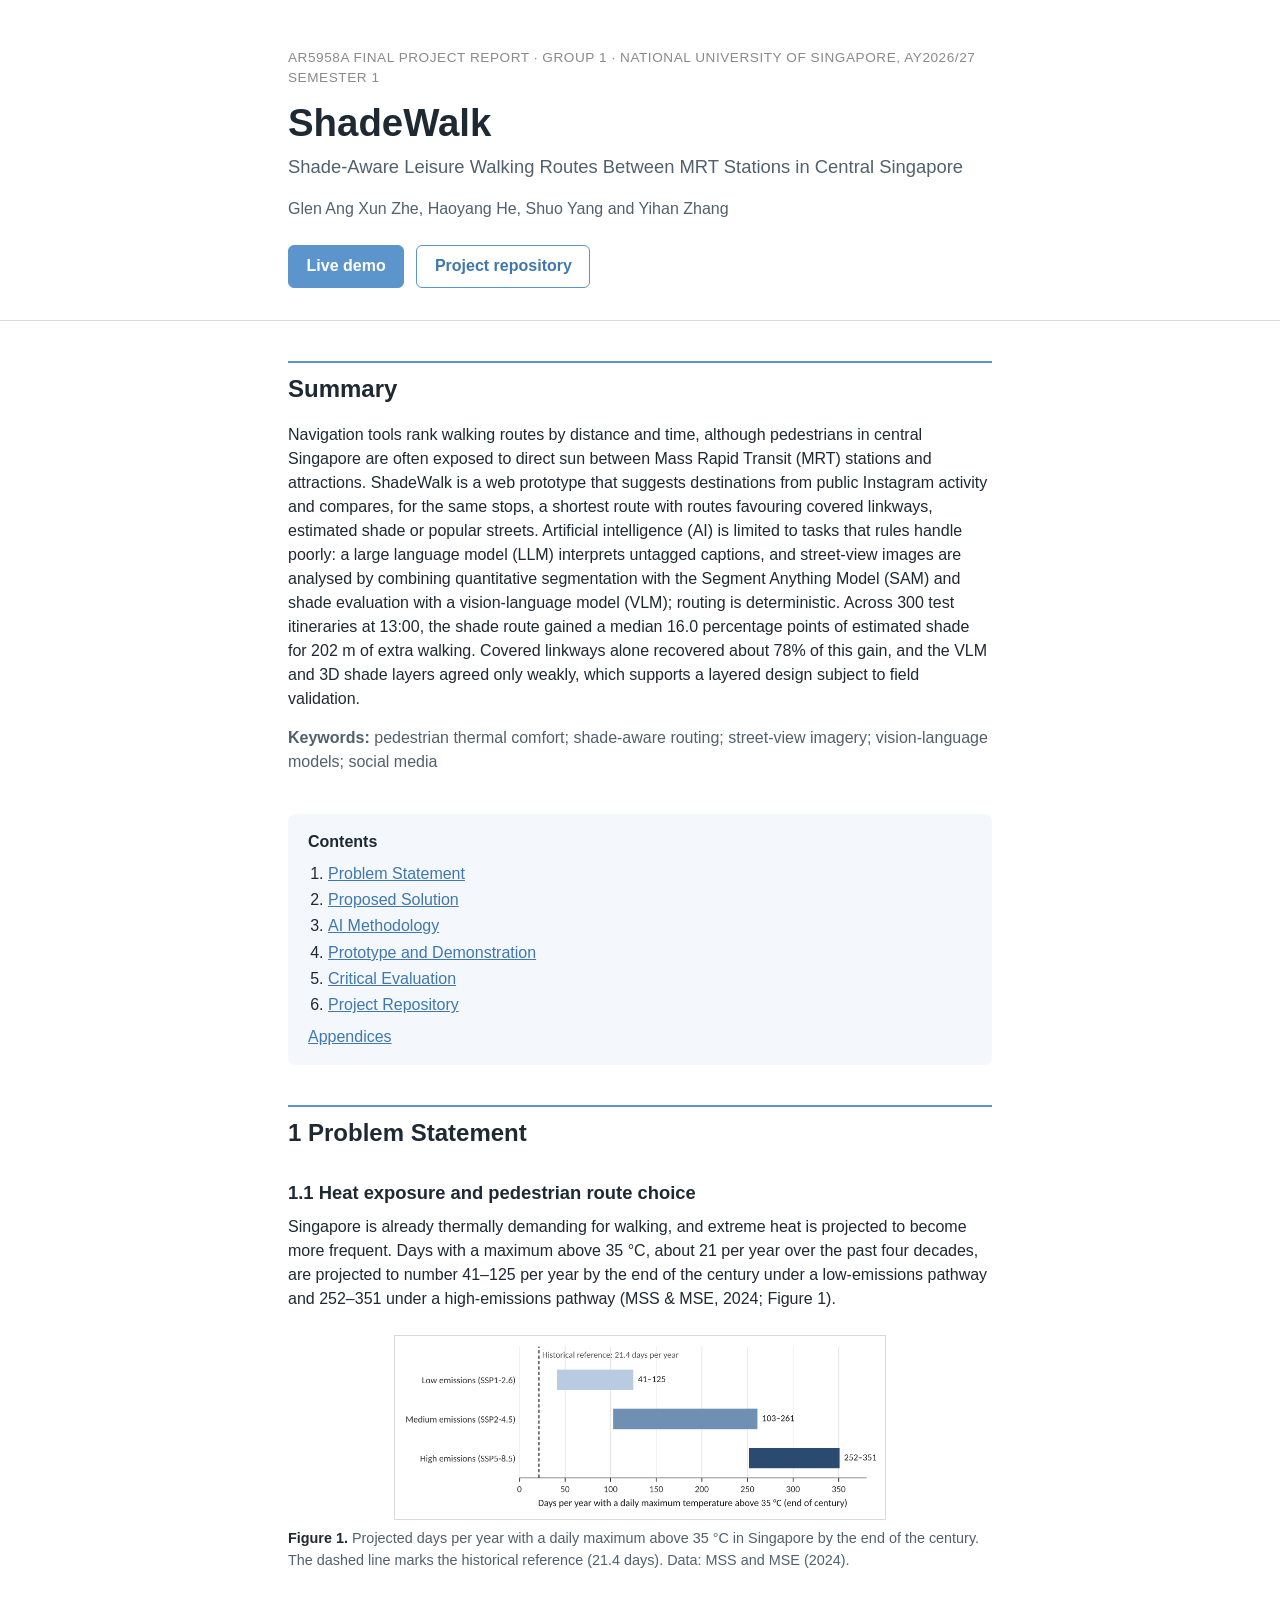
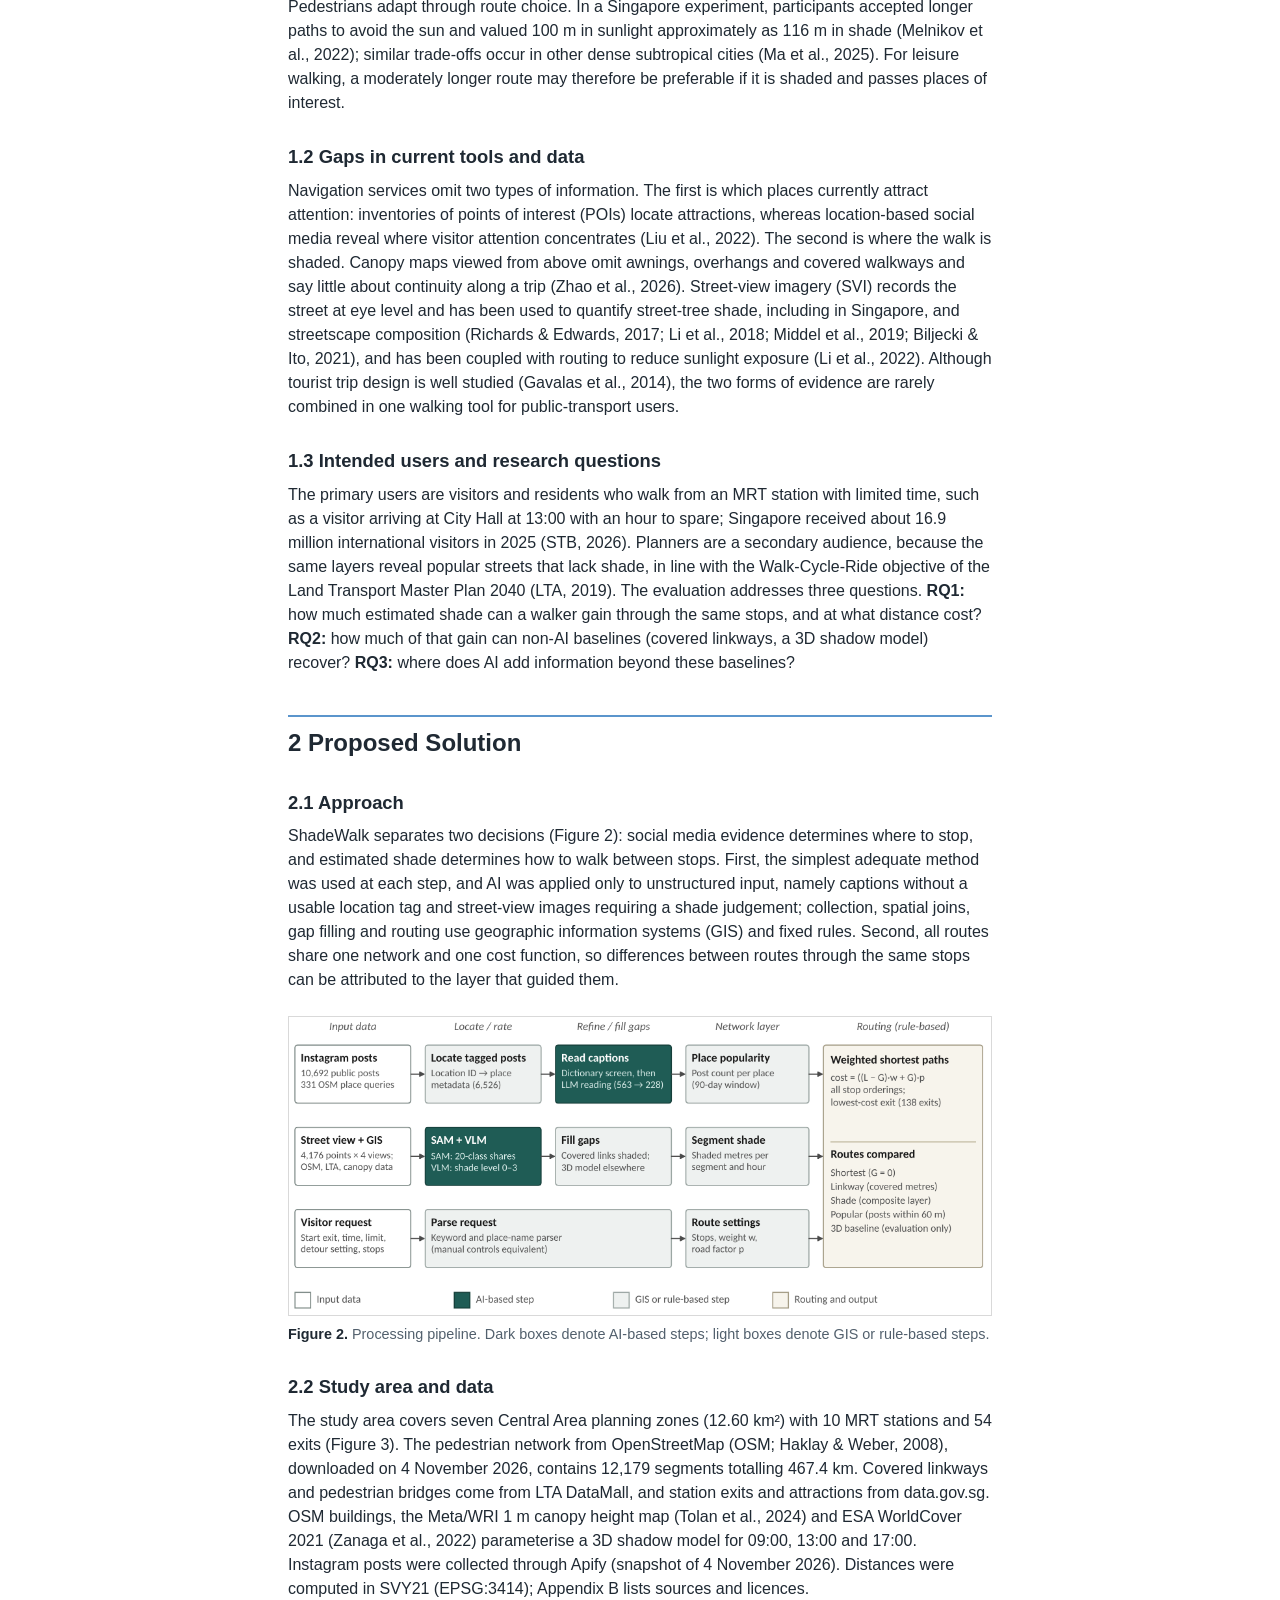
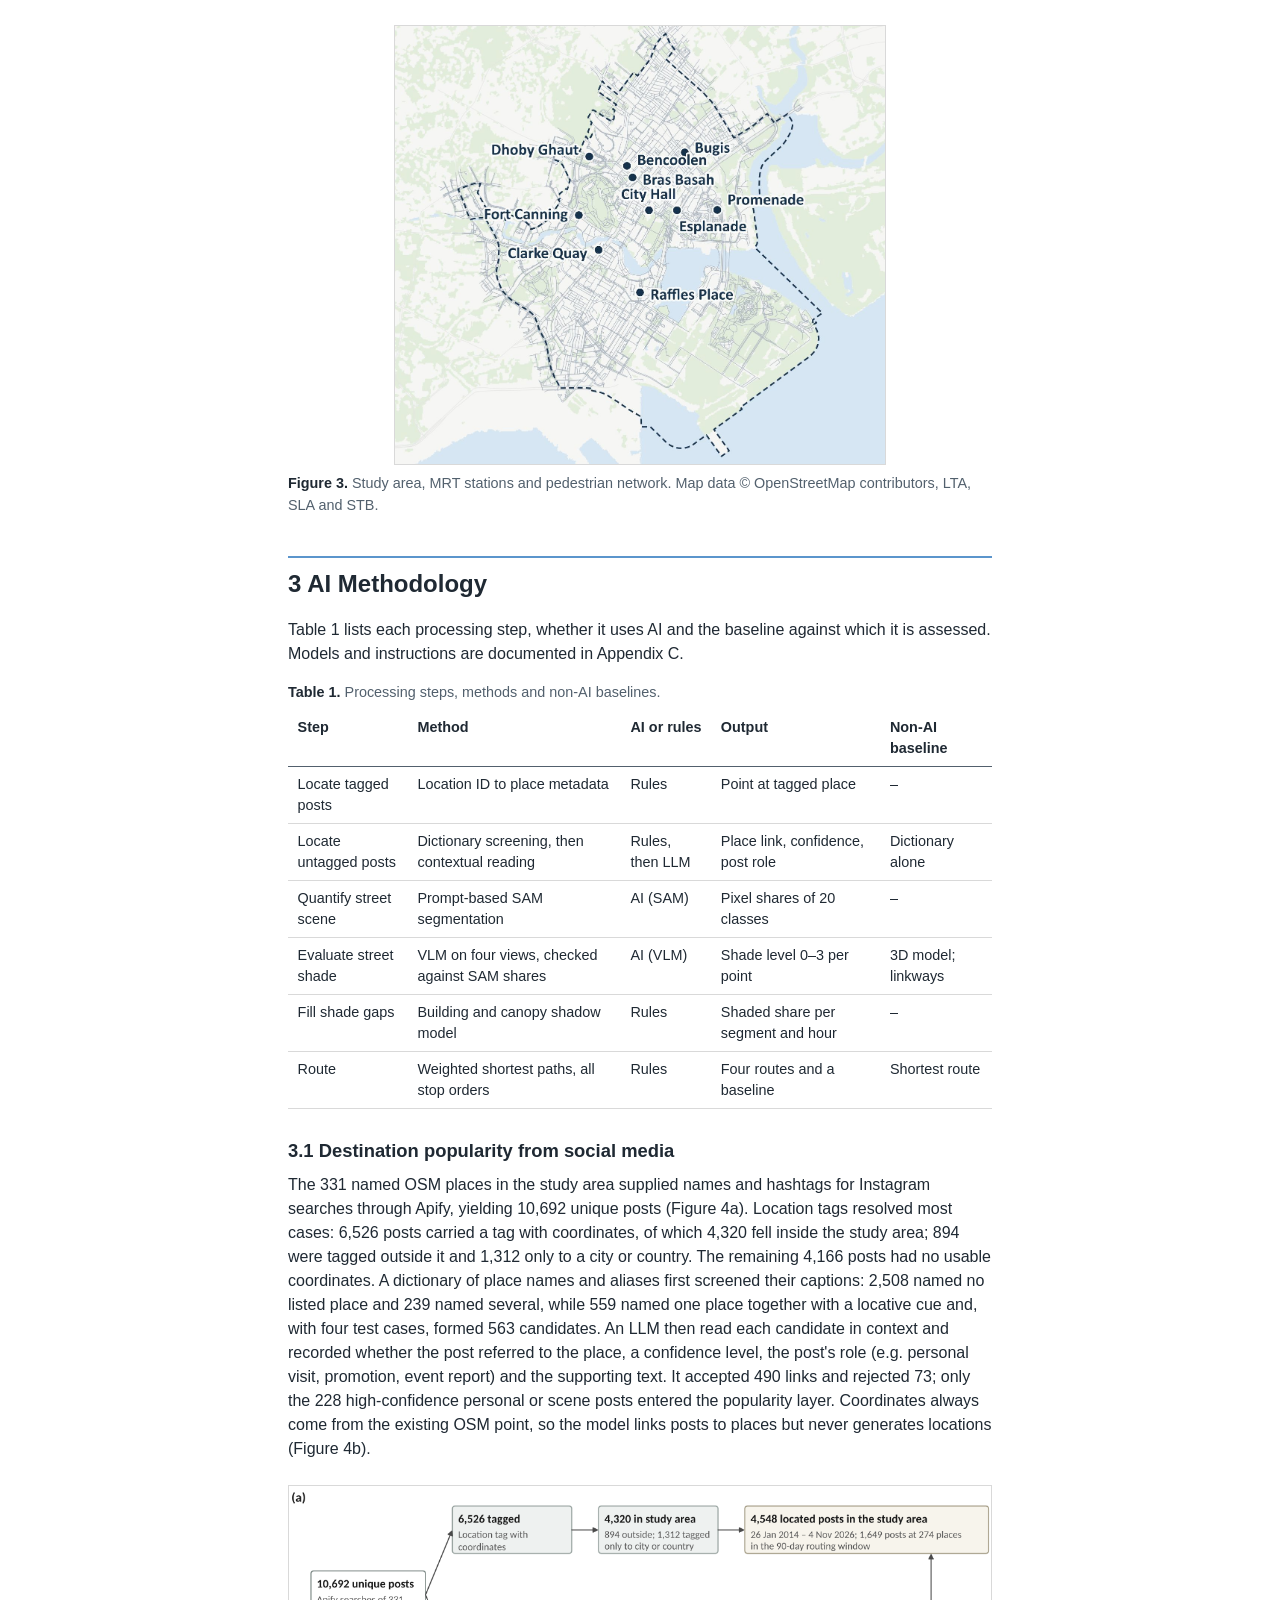
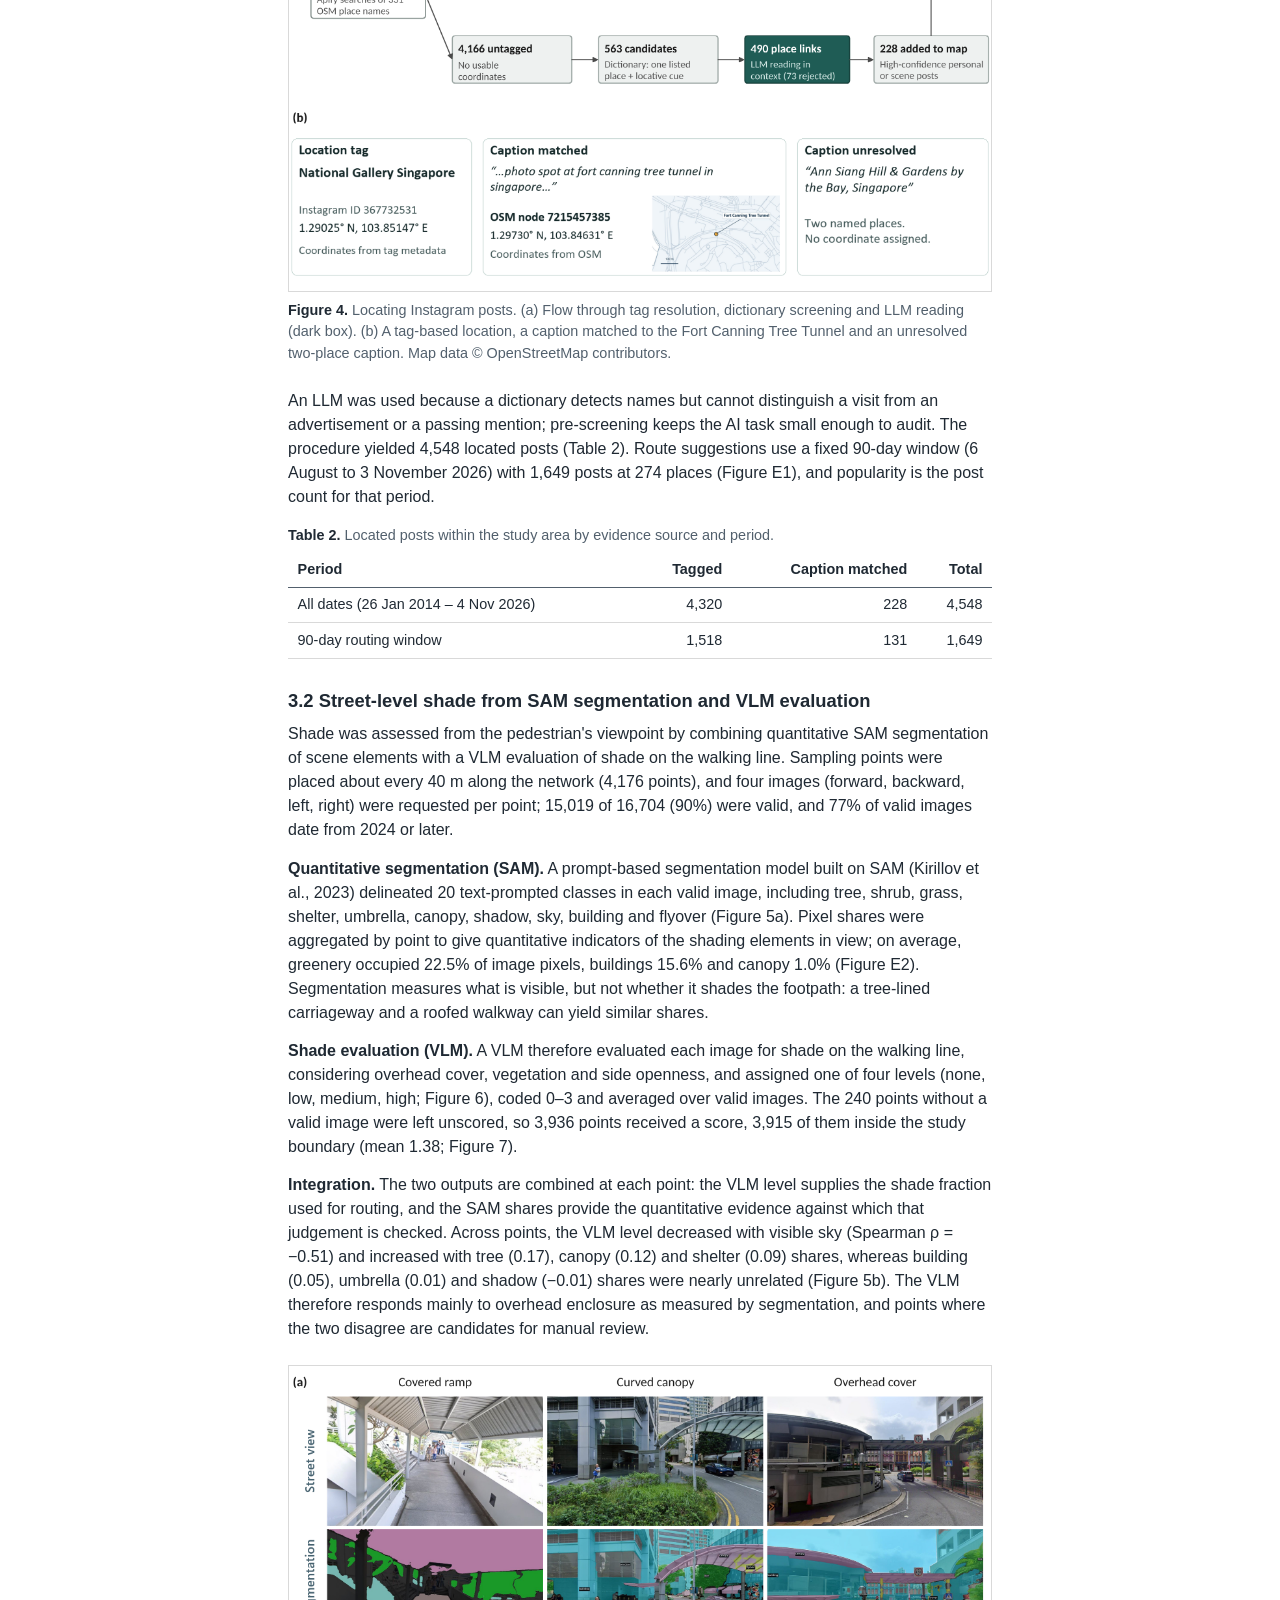
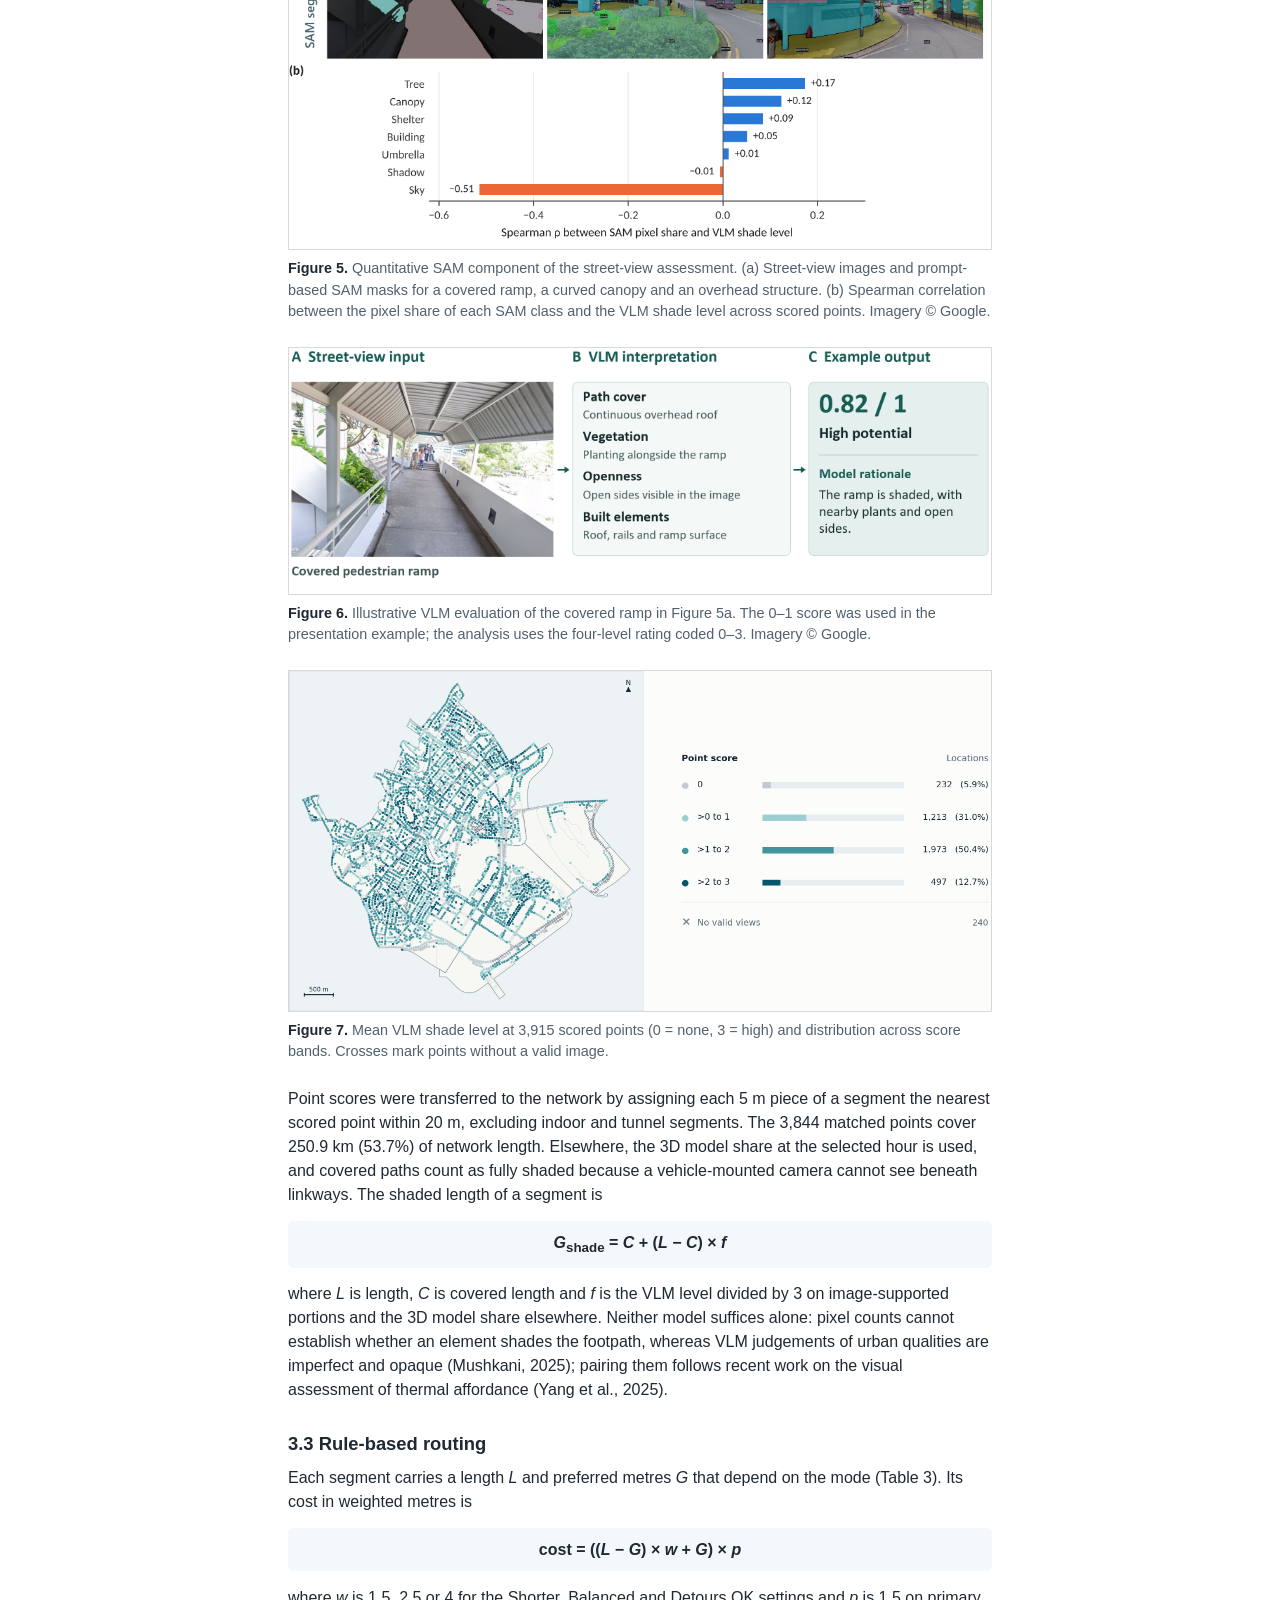
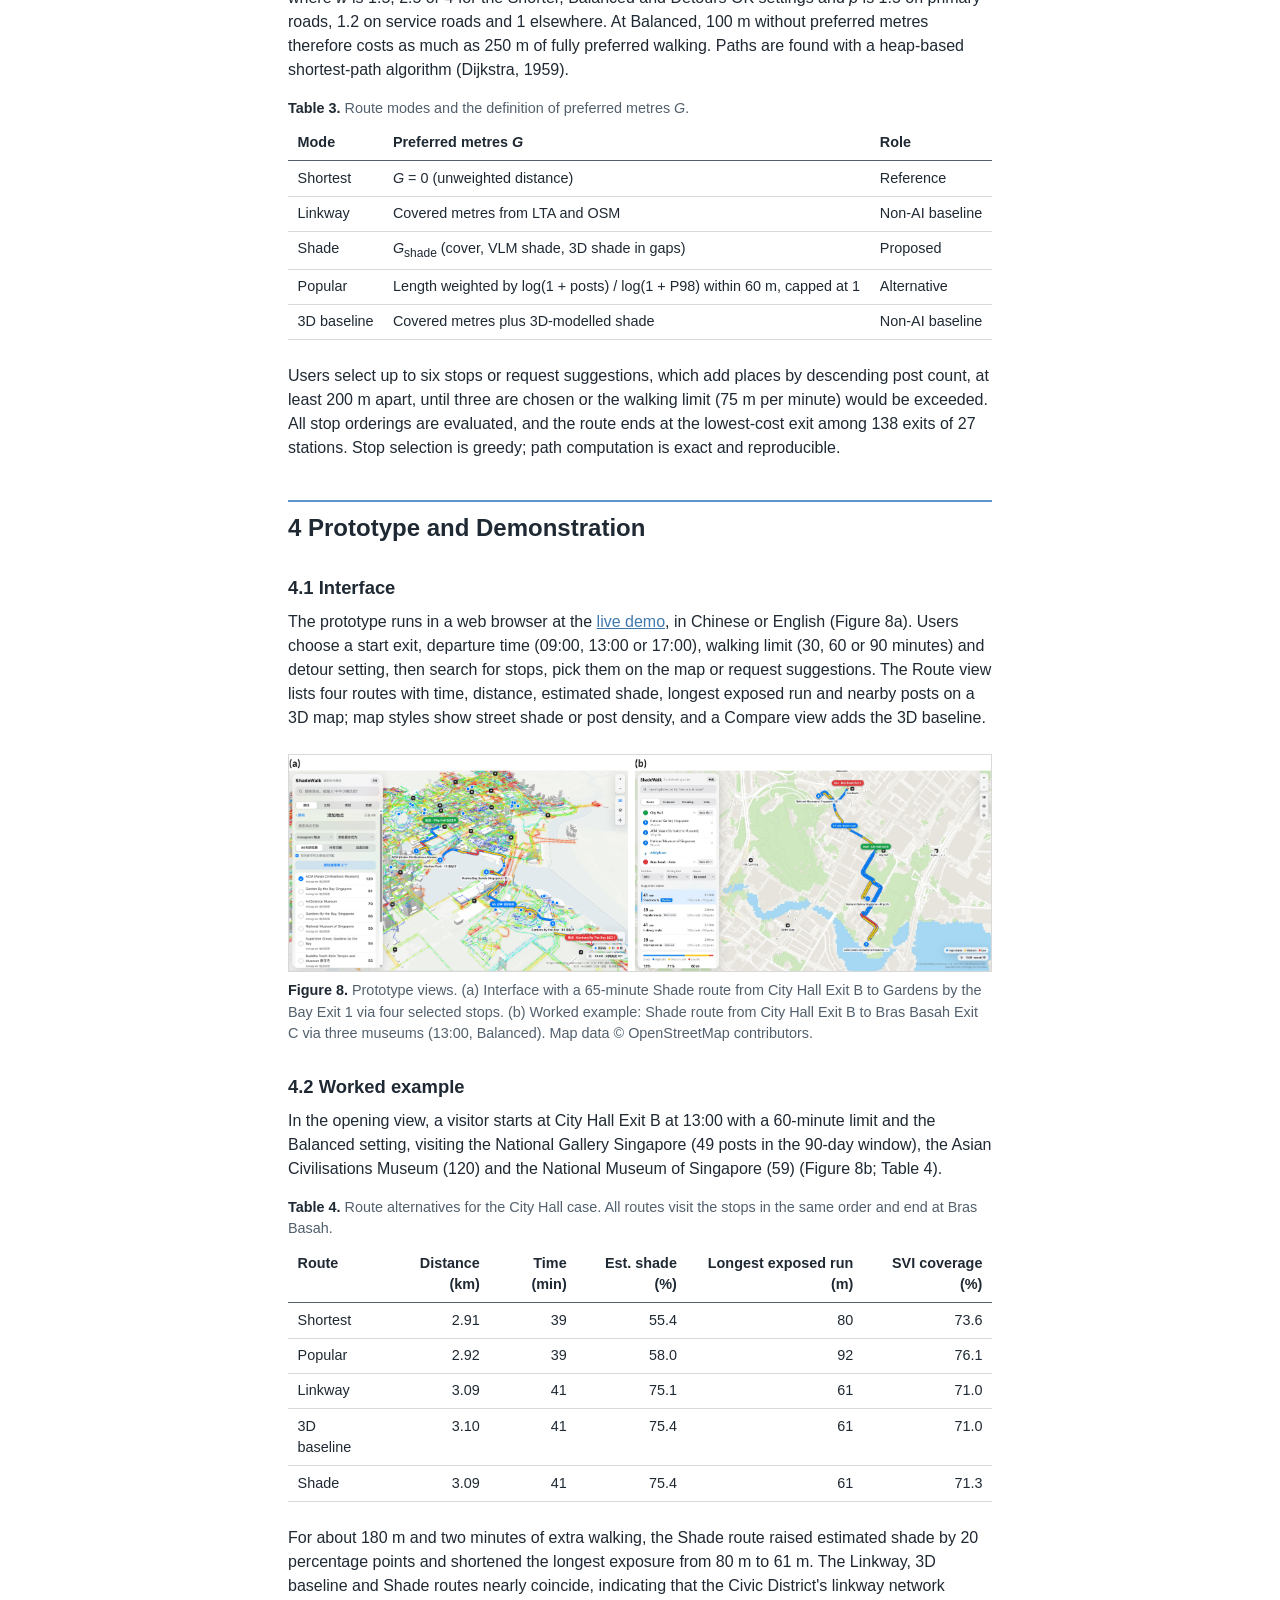
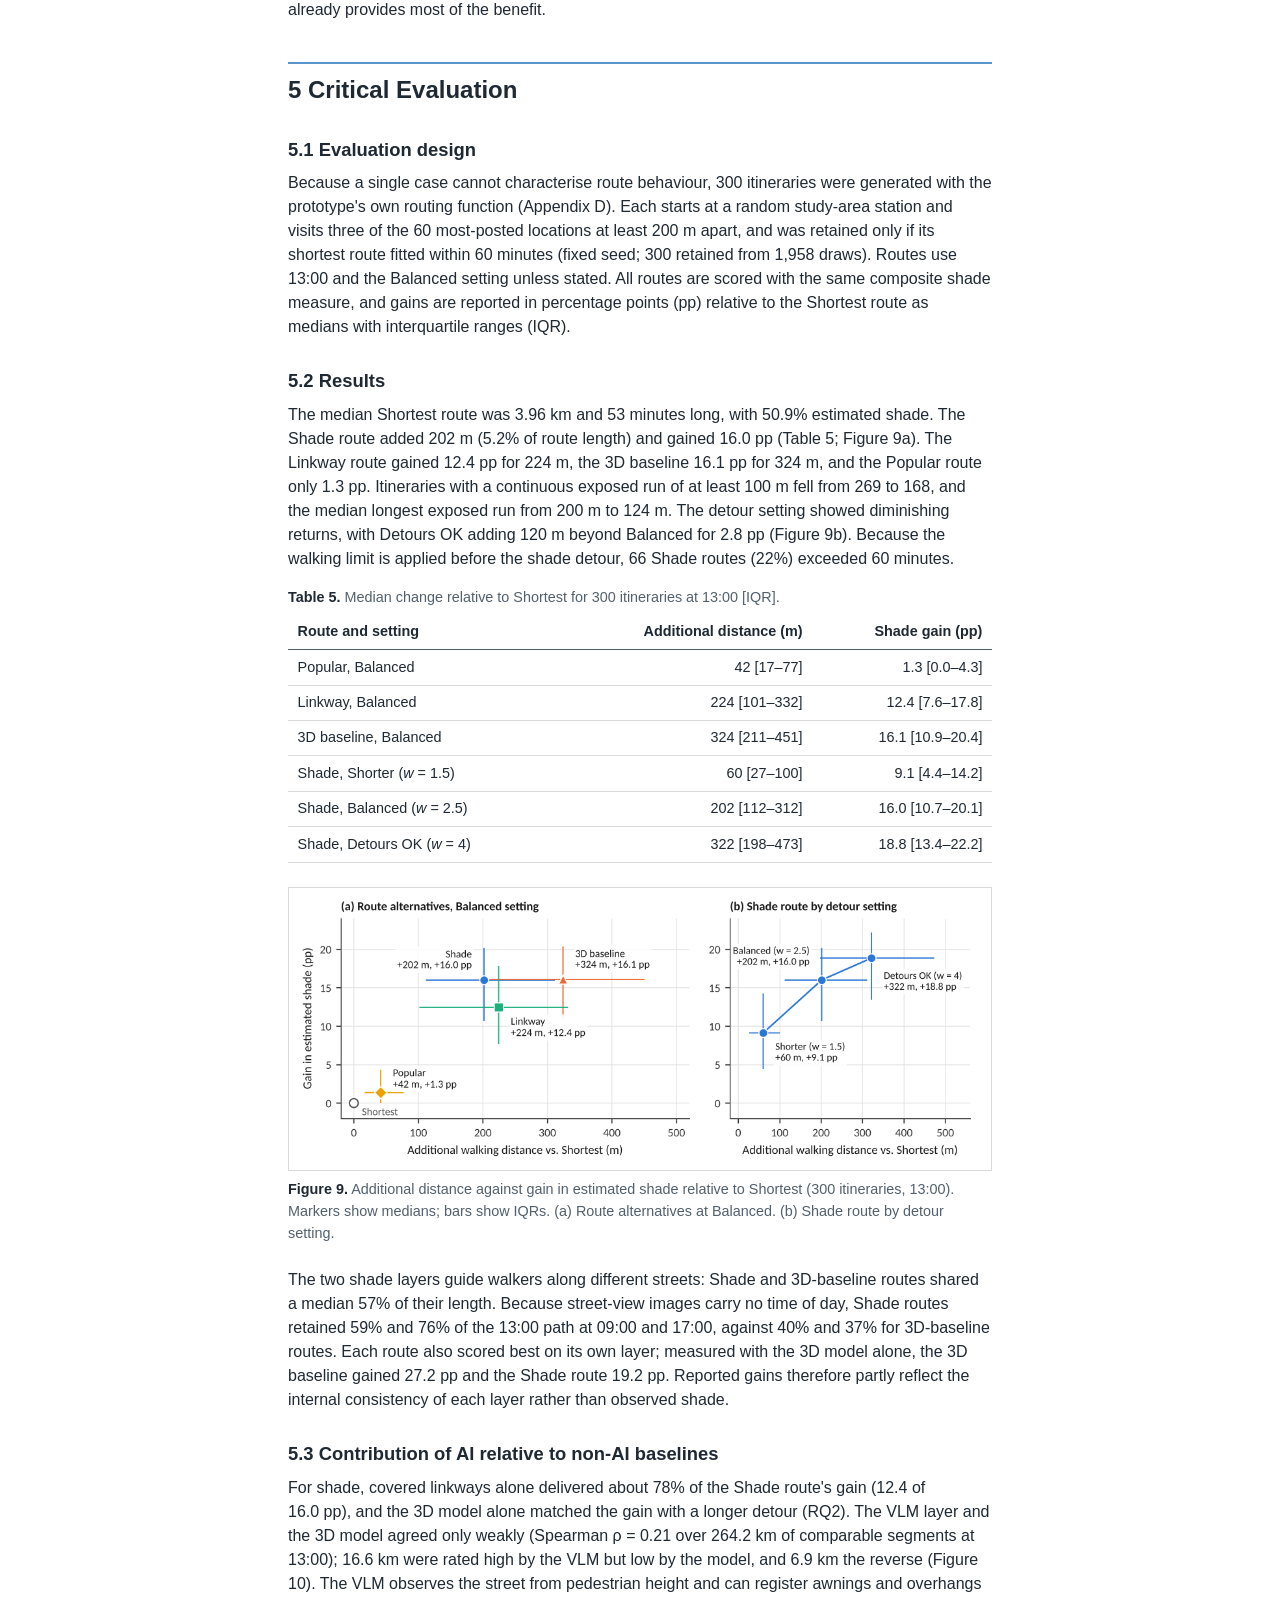
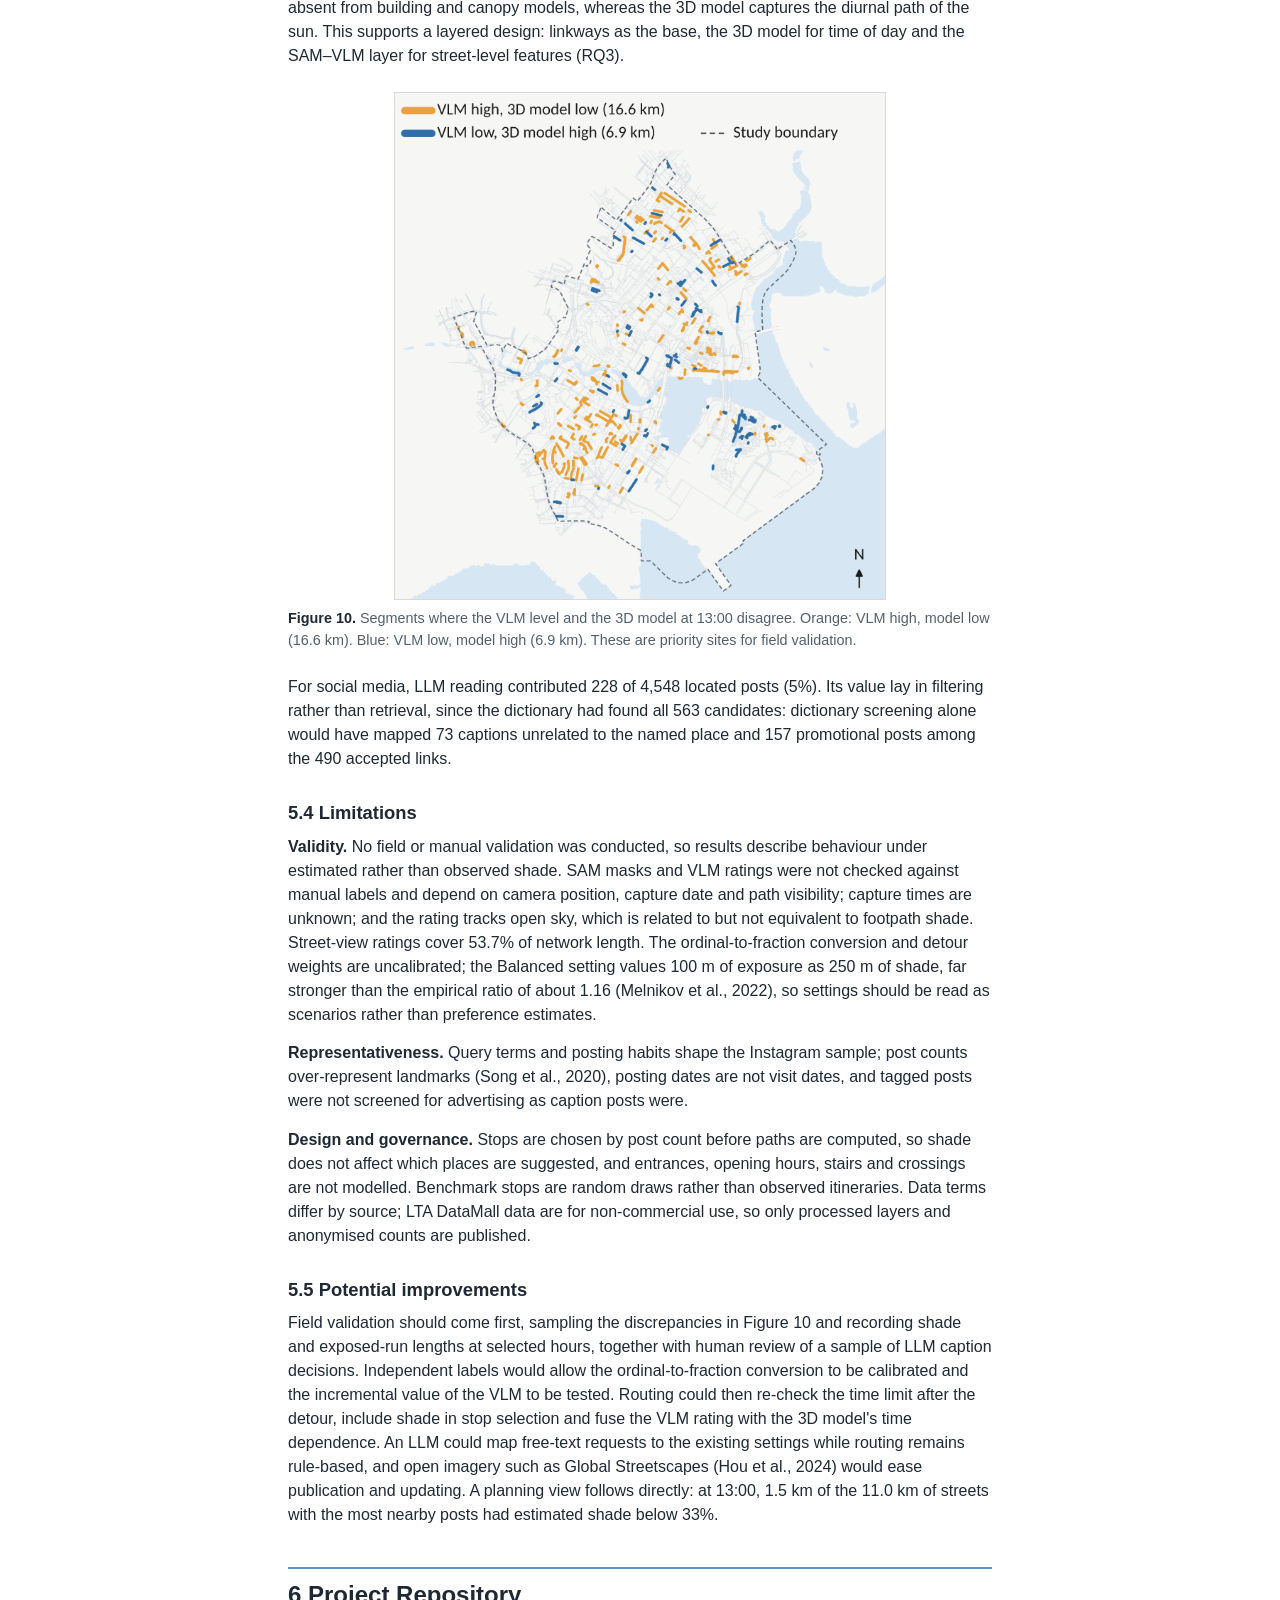
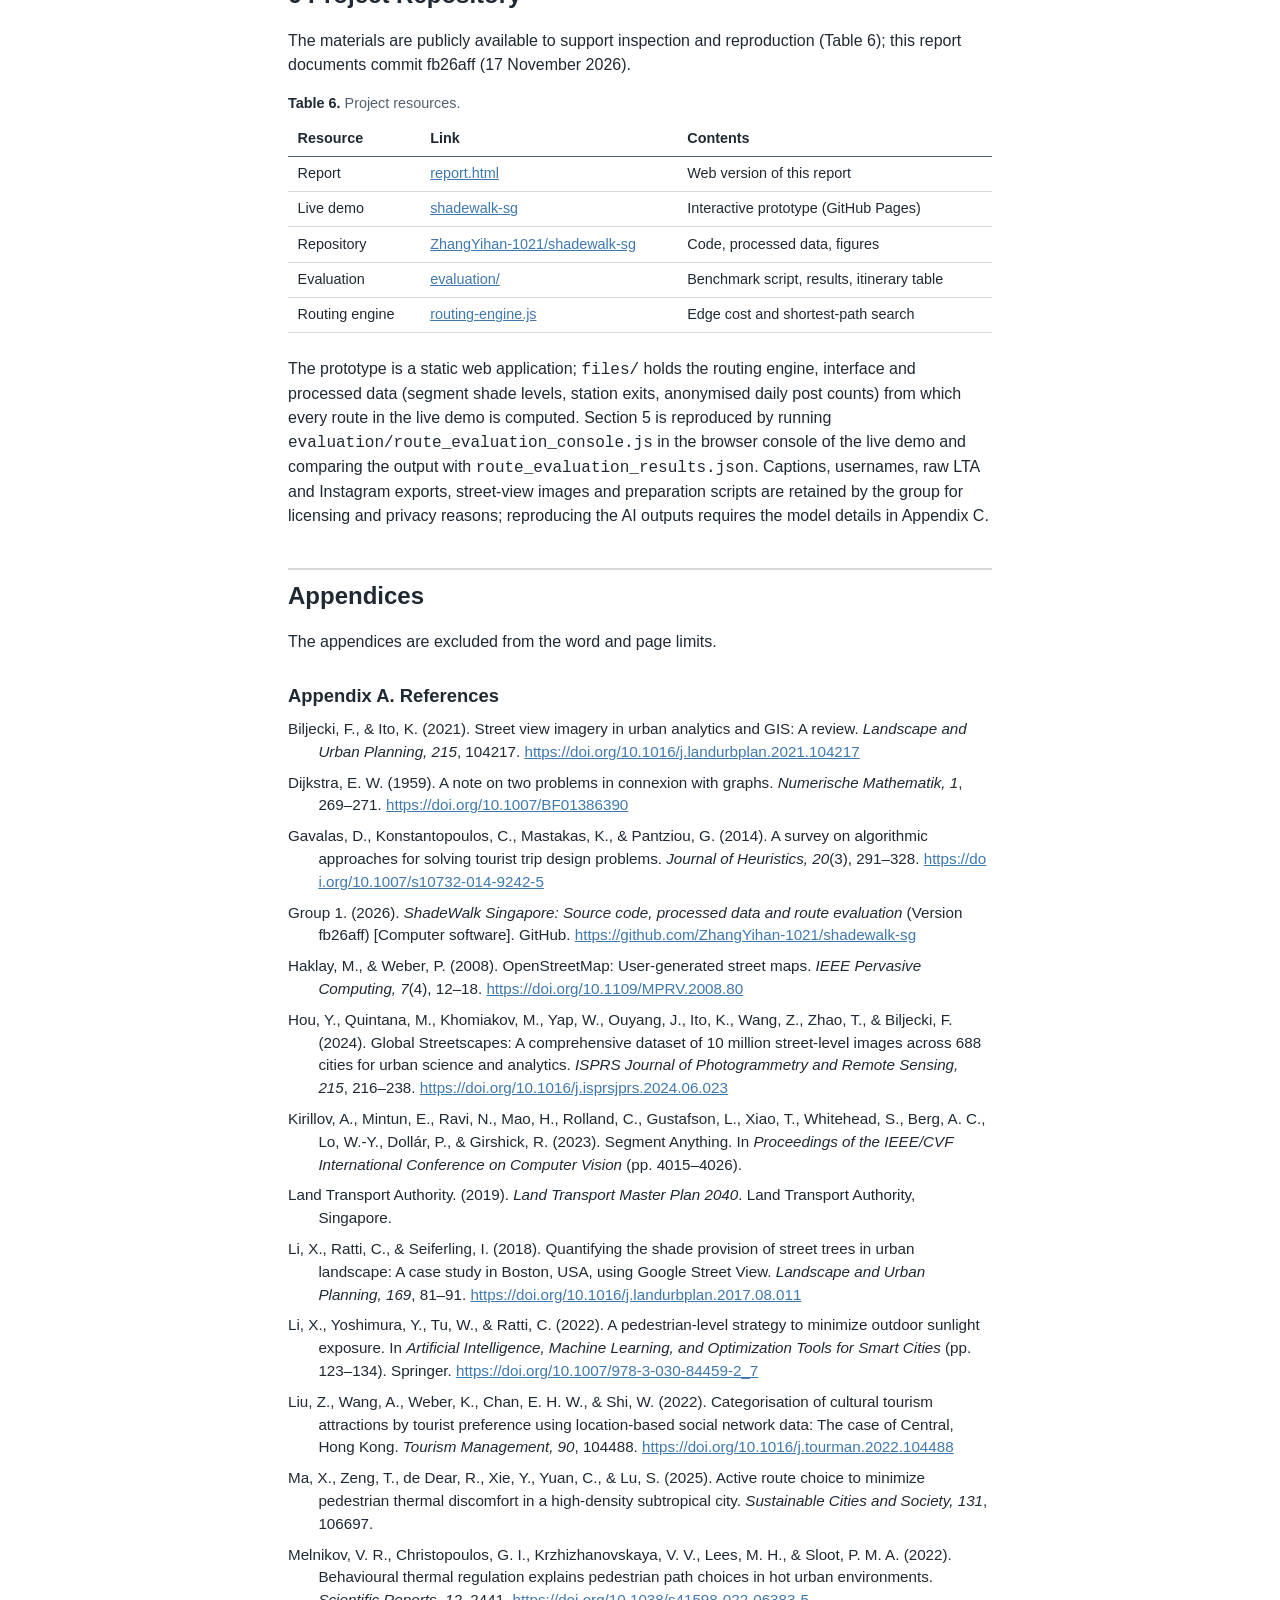
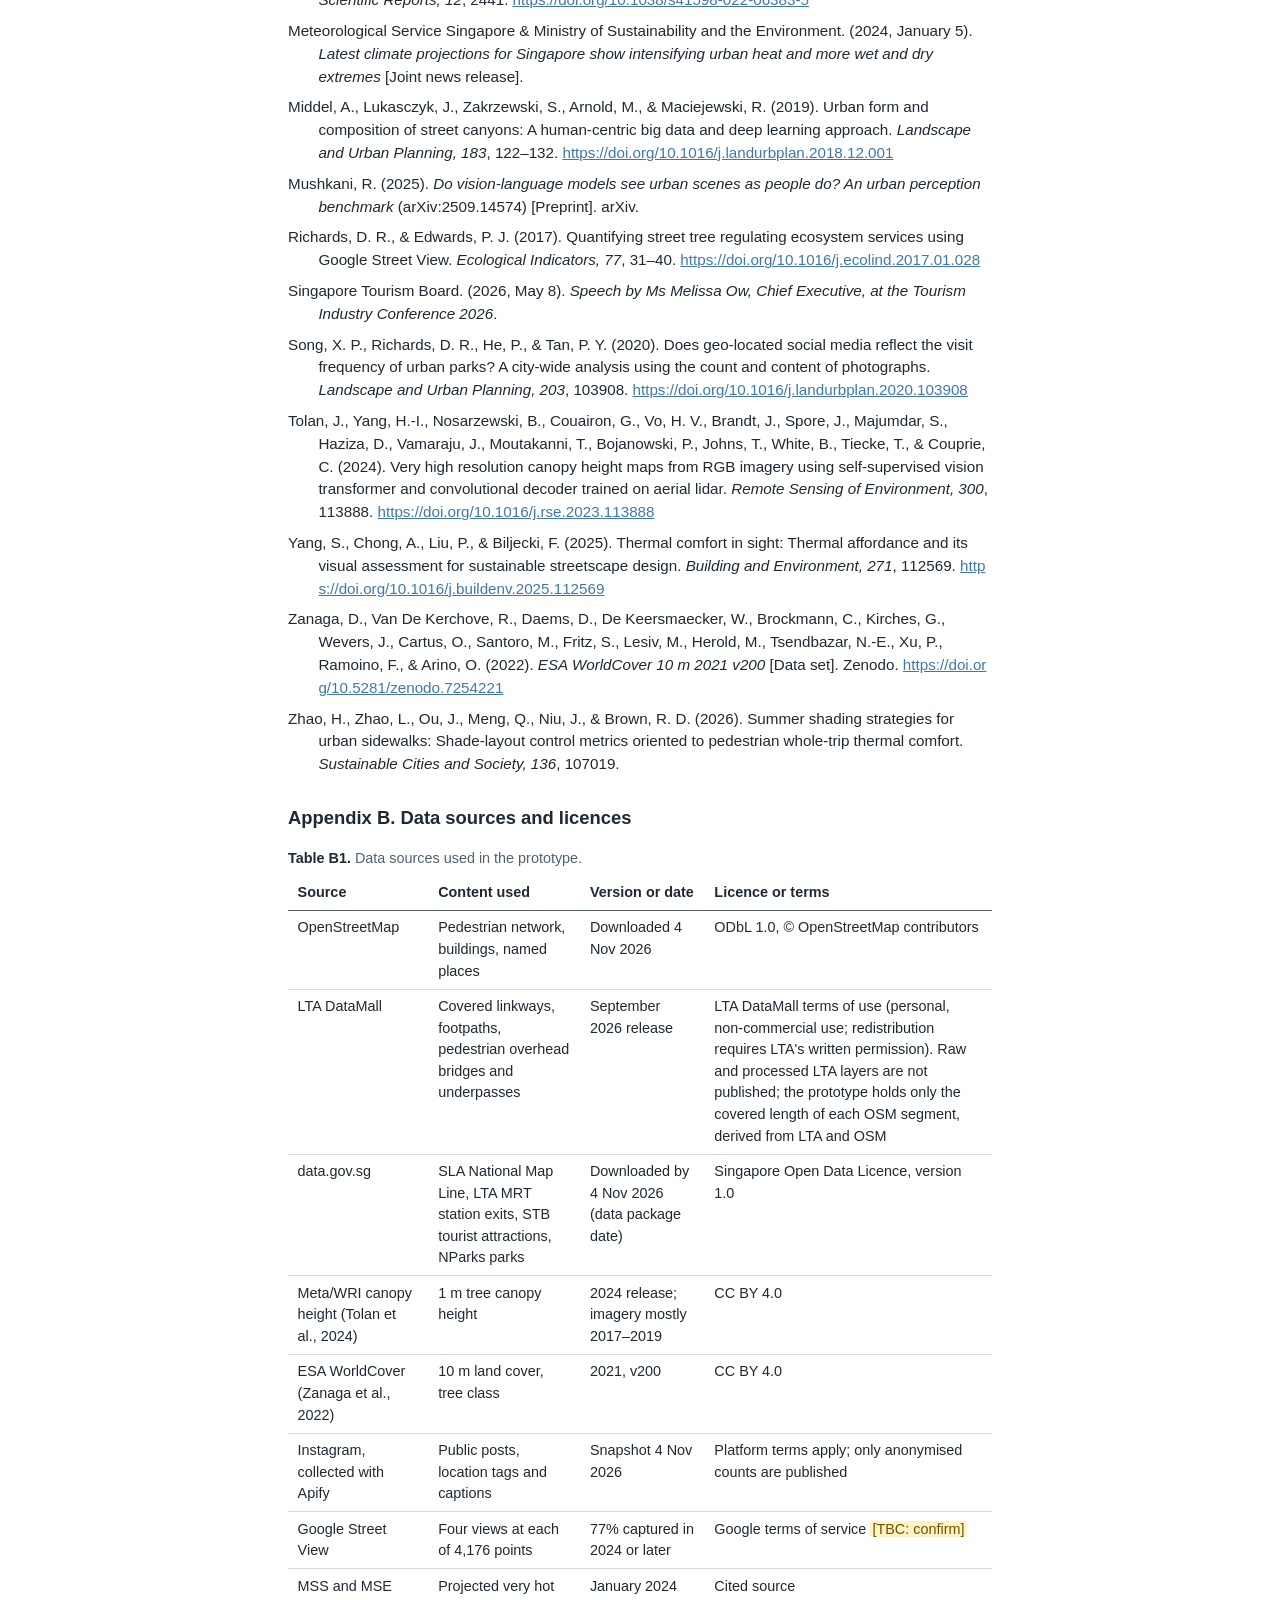
==== commit 2db6d3d4: "Update final report figures and evaluation notes Co-Authored-By: Claude Opus 5.5 <noreply@anthropic." ====
--- a/report.html
+++ b/report.html
@@ -4,7 +4,7 @@
 <meta charset="utf-8">
 <meta name="viewport" content="width=device-width, initial-scale=1">
 <title>ShadeWalk Final Report | AR5958A Group 1</title>
-<meta name="description" content="Final report of ShadeWalk, an AI-assisted prototype of shade-oriented leisure walking routes between MRT stations in central Singapore.">
+<meta name="description" content="Final report of ShadeWalk, a web prototype of shade-aware leisure walking routes between MRT stations in central Singapore.">
 <style>
   /* ---------- Tokens ---------- */
   :root {
@@ -61,8 +61,9 @@
   h2 { font-size: 1.5rem; margin: 2.5rem 0 1rem; padding-top: 0.5rem; border-top: 2px solid var(--accent); }
   h3 { font-size: 1.15rem; margin: 1.75rem 0 0.5rem; }
   p { margin: 0 0 0.9rem; }
-  .runin { font-weight: 700; }
-  .formula { font-family: Consolas, "Courier New", monospace; background: var(--panel); padding: 0.6rem 1rem; border-radius: 6px; margin: 0 0 0.9rem; text-align: center; }
+  .keywords { color: var(--ink-soft); }
+  .equation { text-align: center; background: var(--panel); padding: 0.6rem 1rem; border-radius: 6px; margin: 0 0 0.9rem; font-weight: 600; }
+  .equation var { font-style: italic; }
 
   /* ---------- Figures and tables ---------- */
   figure { margin: 1.5rem 0; }
@@ -78,34 +79,11 @@
   th, td { text-align: left; padding: 0.4rem 0.6rem; border-bottom: 1px solid var(--rule); vertical-align: top; }
   th { border-bottom: 1.5px solid var(--ink-soft); }
   td.num, th.num { text-align: right; white-space: nowrap; }
-  td.ai { color: var(--accent-dark); font-weight: 600; }
-
-  /* Figure 4, drawn in HTML so no post screenshots or usernames are published */
-  .flow { border: 1px solid var(--rule); border-radius: 6px; padding: 0.8rem; font-size: 0.85rem; line-height: 1.3; }
-  .fbox { border-radius: 6px; padding: 0.4rem 0.6rem; margin: 0 0 0.6rem; }
-  .fbox small { display: block; color: var(--ink-soft); font-size: 0.78rem; margin-top: 0.1rem; }
-  .fbox b { font-size: 1rem; }
-  .fbox.rules { background: #E8EFF7; }
-  .fbox.ai { background: var(--accent); color: #FFFFFF; }
-  .fbox.ai small { color: #EAF2FA; }
-  .fbox.out { background: #FFFFFF; border: 1.5px solid var(--accent); }
-  .fbox.total { text-align: center; margin-bottom: 0; }
-  .lane { display: flex; align-items: stretch; gap: 0.35rem; margin: 0 0 0.6rem; }
-  .lane .fbox { flex: 1 1 0; margin: 0; }
-  .lane .arrow { align-self: center; color: var(--muted); }
-  .lane-label { flex: 0 0 4.6rem; align-self: center; font-size: 0.75rem; color: var(--muted); text-transform: uppercase; letter-spacing: 0.03em; }
-  .legend { display: flex; gap: 1rem; font-size: 0.8rem; color: var(--ink-soft); margin: 0 0 0.75rem; }
-  .legend span::before { content: ""; display: inline-block; width: 0.8rem; height: 0.8rem; border-radius: 2px; margin-right: 0.3rem; vertical-align: -0.1rem; }
-  .legend .l-ai::before { background: var(--accent); }
-  .legend .l-rules::before { background: #E8EFF7; border: 1px solid var(--accent-soft); }
-
-  dl.links { display: grid; grid-template-columns: max-content 1fr; gap: 0.3rem 1rem; margin: 0 0 1rem; }
-  dl.links dt { font-weight: 600; }
-  dl.links dd { margin: 0; word-break: break-all; }
+  th.num { white-space: normal; }
 
   .appendix h2 { border-top-color: var(--rule); }
-  ol.refs { list-style: none; padding: 0; margin: 0; }
-  ol.refs li { padding-left: 2em; text-indent: -2em; margin: 0 0 0.5rem; font-size: 0.95rem; }
+  .refs p { padding-left: 2em; text-indent: -2em; margin: 0 0 0.5rem; font-size: 0.95rem; }
+  .refs a { word-break: break-all; }
 
   /* ---------- Footer ---------- */
   footer { border-top: 1px solid var(--rule); margin-top: 3rem; padding: 1.5rem 0 3rem; font-size: 0.85rem; color: var(--muted); }
@@ -114,10 +92,6 @@
   @media (max-width: 600px) {
     h1 { font-size: 1.9rem; }
     header.cover { padding-top: 2rem; }
-    dl.links { grid-template-columns: 1fr; }
-    .lane { flex-direction: column; }
-    .lane .arrow { transform: rotate(90deg); }
-    .lane-label { flex-basis: auto; align-self: flex-start; }
     figure img.narrow { max-width: 100%; }
   }
 
@@ -136,14 +110,16 @@
     h2, h3 { break-after: avoid; }
     section { margin-bottom: 1rem; }
     figure { margin: 0.8rem 0; }
-    figure, table, .flow { break-inside: avoid; }
+    figure, table { break-inside: avoid; }
     .appendix { break-before: page; }
     a { color: var(--ink); }
     figure img { max-height: 58mm; width: auto; max-width: 100%; }
     figure img.narrow { max-height: 52mm; }
     /* Body text stays at 12 pt; captions and tables use 10 pt in print */
     figcaption, table, caption { font-size: 10pt; line-height: 1.3; }
-    .flow { padding: 0.5rem; font-size: 0.78rem; }
+    .table-wrap { overflow: visible; margin: 0.6rem 0 0.9rem; }
+    th, td { padding: 0.2rem 0.45rem; }
+    .equation { padding: 0.3rem 1rem; margin-bottom: 0.6rem; }
     footer { margin-top: 1rem; padding-bottom: 0; }
   }
 </style>
@@ -152,13 +128,13 @@
 
 <header class="cover">
   <div class="wrap">
-    <p class="kicker">AR5958A AI Methods in Urbanism &middot; National University of Singapore &middot; AY2026/27 Semester 1</p>
+    <p class="kicker">AR5958A Final Project Report &middot; Group 1 &middot; National University of Singapore, AY2026/27 Semester 1</p>
     <h1>ShadeWalk</h1>
-    <p class="subtitle">Shade-oriented leisure walking routes between MRT stations in central Singapore</p>
-    <p class="authors">Group 1 &middot; Glen Ang Xun Zhe, Haoyang He, Shuo Yang and Yihan Zhang</p>
+    <p class="subtitle">Shade-Aware Leisure Walking Routes Between MRT Stations in Central Singapore</p>
+    <p class="authors">Glen Ang Xun Zhe, Haoyang He, Shuo Yang and Yihan Zhang</p>
     <div class="buttons">
-      <a class="btn primary" href="https://zhangyihan-1021.github.io/shadewalk-sg/">Open the live demo</a>
-      <a class="btn" href="https://github.com/ZhangYihan-1021/shadewalk-sg">GitHub repository</a>
+      <a class="btn primary" href="https://zhangyihan-1021.github.io/shadewalk-sg/">Live demo</a>
+      <a class="btn" href="https://github.com/ZhangYihan-1021/shadewalk-sg">Project repository</a>
     </div>
   </div>
 </header>
@@ -167,7 +143,8 @@
 
   <section id="summary" aria-labelledby="summary-h">
     <h2 id="summary-h">Summary</h2>
-    <p>Walking between MRT stations and attractions in central Singapore often means long stretches in direct sun, yet navigation apps compare routes mainly by distance and time. ShadeWalk is a web prototype that suggests places to visit from public Instagram posts and compares shortest, covered-linkway, shade-oriented and popularity-oriented routes between them. AI is used for two tasks that fixed rules handle poorly, reading post captions for place evidence and rating shade in street view images. Across 300 test itineraries the shade route added a median 202&nbsp;m of walking for 16.0 percentage points more shade. Covered linkways alone gave about 78% of that gain.</p>
+    <p>Navigation tools rank walking routes by distance and time, although pedestrians in central Singapore are often exposed to direct sun between Mass Rapid Transit (MRT) stations and attractions. ShadeWalk is a web prototype that suggests destinations from public Instagram activity and compares, for the same stops, a shortest route with routes favouring covered linkways, estimated shade or popular streets. Artificial intelligence (AI) is limited to tasks that rules handle poorly: a large language model (LLM) interprets untagged captions, and street-view images are analysed by combining quantitative segmentation with the Segment Anything Model (SAM) and shade evaluation with a vision-language model (VLM); routing is deterministic. Across 300 test itineraries at 13:00, the shade route gained a median 16.0 percentage points of estimated shade for 202&nbsp;m of extra walking. Covered linkways alone recovered about 78% of this gain, and the VLM and 3D shade layers agreed only weakly, which supports a layered design subject to field validation.</p>
+    <p class="keywords"><b>Keywords:</b> pedestrian thermal comfort; shade-aware routing; street-view imagery; vision-language models; social media</p>
   </section>
 
   <nav class="toc" aria-label="Contents">
@@ -185,223 +162,259 @@
 
   <!-- ============================== 1 ============================== -->
   <section id="problem" aria-labelledby="problem-h">
-    <h2 id="problem-h">1. Problem Statement</h2>
-
-    <h3 id="s1-1">1.1 Heat and walking in Singapore</h3>
-    <p>Singapore is already hot for walking, and it is getting hotter. National projections suggest that days with a maximum above 35&nbsp;&deg;C, about 21 a year over the last four decades, could number between 41 and 351 a year by the end of the century, depending on the emission pathway (MSS &amp; MSE, 2024; Figure 1).</p>
-    <p>People respond to this heat with their feet. In a route-choice experiment at Nanyang Technological University, participants accepted longer paths to stay out of the sun and valued 100&nbsp;m in direct sun like about 116&nbsp;m in full shade (Melnikov et al., 2022), and walkers in another dense subtropical city make similar trade-offs (Ma et al., 2025). For someone on a leisure walk, a slightly longer route can therefore be the better one, as long as it is shaded and passes places worth seeing.</p>
+    <h2 id="problem-h">1 Problem Statement</h2>
+
+    <h3 id="s1-1">1.1 Heat exposure and pedestrian route choice</h3>
+    <p>Singapore is already thermally demanding for walking, and extreme heat is projected to become more frequent. Days with a maximum above 35&nbsp;°C, about 21 per year over the past four decades, are projected to number 41–125 per year by the end of the century under a low-emissions pathway and 252–351 under a high-emissions pathway (MSS &amp; MSE, 2024; Figure 1).</p>
     <figure id="fig1">
-      <img class="narrow" src="report-assets/fig1_hot_days.png" alt="Bar chart of projected days a year above 35 degrees Celsius in Singapore by the end of the century. Low emissions 41 to 125 days, medium 103 to 261, high 252 to 351, against a historical reference of 21.4 days a year." loading="lazy">
-      <figcaption><b>Figure 1.</b> Projected days a year with a daily maximum above 35&nbsp;&deg;C in Singapore by the end of the century, under low, medium and high emission pathways. Data from MSS and MSE (2024), chart by the authors.</figcaption>
-    </figure>
-
-    <h3 id="s1-2">1.2 The gap in current tools</h3>
-    <p>Navigation tools tell walkers how far and how long, but not what the walk will be like. Two pieces of information are missing. The first is which nearby places people actually care about at the moment. Lists of points of interest show where places are, while location-based social media show where attention concentrates (Liu et al., 2022). The second is where the walk is shaded. Canopy maps look down from above, so they miss awnings, overhangs and covered walkways and say little about whether shade continues along a trip (Zhao et al., 2026). Street view imagery, by contrast, records the street at a pedestrian&rsquo;s eye level and has already been used to measure the shade of street trees (Li et al., 2018; Biljecki &amp; Ito, 2021). Tourist route planning is a well-studied problem (Gavalas et al., 2014), yet these two kinds of evidence are rarely brought together in one walking tool for MRT users.</p>
-
-    <h3 id="s1-3">1.3 Intended users and aim</h3>
-    <p>We designed ShadeWalk first for visitors and residents who set out on foot from an MRT station with limited time, such as a visitor who arrives at City Hall at 13:00 with an hour to spare. Singapore received about 16.9 million international visitors in 2025 (STB, 2026). Planners are a second audience, because the same layers reveal popular streets that lack shade, in support of the Walk-Cycle-Ride aim of the Land Transport Master Plan 2040 (LTA, 2019).</p>
-    <p>Our aim was a transparent prototype that suggests places from social media evidence and sets a shade-oriented route beside the shortest one, so that users can see what a few extra minutes of walking buy in shade.</p>
+      <img class="narrow" src="report-assets/climate-hot-days.png" alt="Horizontal range bars of projected days per year above 35 °C under low, medium and high emissions pathways, with a dashed reference line at 21.4 days." loading="lazy">
+      <figcaption><b>Figure 1.</b> Projected days per year with a daily maximum above 35&nbsp;°C in Singapore by the end of the century. The dashed line marks the historical reference (21.4 days). Data: MSS and MSE (2024).</figcaption>
+    </figure>
+    <p>Pedestrians adapt through route choice. In a Singapore experiment, participants accepted longer paths to avoid the sun and valued 100&nbsp;m in sunlight approximately as 116&nbsp;m in shade (Melnikov et al., 2022); similar trade-offs occur in other dense subtropical cities (Ma et al., 2025). For leisure walking, a moderately longer route may therefore be preferable if it is shaded and passes places of interest.</p>
+
+    <h3 id="s1-2">1.2 Gaps in current tools and data</h3>
+    <p>Navigation services omit two types of information. The first is which places currently attract attention: inventories of points of interest (POIs) locate attractions, whereas location-based social media reveal where visitor attention concentrates (Liu et al., 2022). The second is where the walk is shaded. Canopy maps viewed from above omit awnings, overhangs and covered walkways and say little about continuity along a trip (Zhao et al., 2026). Street-view imagery (SVI) records the street at eye level and has been used to quantify street-tree shade, including in Singapore, and streetscape composition (Richards &amp; Edwards, 2017; Li et al., 2018; Middel et al., 2019; Biljecki &amp; Ito, 2021), and has been coupled with routing to reduce sunlight exposure (Li et al., 2022). Although tourist trip design is well studied (Gavalas et al., 2014), the two forms of evidence are rarely combined in one walking tool for public-transport users.</p>
+
+    <h3 id="s1-3">1.3 Intended users and research questions</h3>
+    <p>The primary users are visitors and residents who walk from an MRT station with limited time, such as a visitor arriving at City Hall at 13:00 with an hour to spare; Singapore received about 16.9 million international visitors in 2025 (STB, 2026). Planners are a secondary audience, because the same layers reveal popular streets that lack shade, in line with the Walk-Cycle-Ride objective of the Land Transport Master Plan 2040 (LTA, 2019). The evaluation addresses three questions. <b>RQ1:</b> how much estimated shade can a walker gain through the same stops, and at what distance cost? <b>RQ2:</b> how much of that gain can non-AI baselines (covered linkways, a 3D shadow model) recover? <b>RQ3:</b> where does AI add information beyond these baselines?</p>
   </section>
 
   <!-- ============================== 2 ============================== -->
   <section id="solution" aria-labelledby="solution-h">
-    <h2 id="solution-h">2. Proposed Solution</h2>
+    <h2 id="solution-h">2 Proposed Solution</h2>
 
     <h3 id="s2-1">2.1 Approach</h3>
-    <p>ShadeWalk answers the two gaps in Section 1.2 with two separate decisions (Figure 2). Social media posts decide where to stop, and shade decides how to walk between the stops. At each stage we chose the simplest method that could do the job. AI enters only where the input is unstructured text or an image, namely Instagram captions without a location tag and street view images that need a shade rating. Data collection, spatial joins, a shade model for unrated streets and the routing itself rely on GIS and fixed rules.</p>
-    <p>For the same stops the prototype computes four routes, namely the shortest route and routes that prefer covered paths, shaded streets or streets near popular places. A fifth route, guided only by a 3D model of building and tree shade, serves as a baseline. Because every route shares one network and one cost rule, any difference between two routes comes from the shade or popularity layer alone, and every score can be traced back to its source.</p>
+    <p>ShadeWalk separates two decisions (Figure 2): social media evidence determines where to stop, and estimated shade determines how to walk between stops. First, the simplest adequate method was used at each step, and AI was applied only to unstructured input, namely captions without a usable location tag and street-view images requiring a shade judgement; collection, spatial joins, gap filling and routing use geographic information systems (GIS) and fixed rules. Second, all routes share one network and one cost function, so differences between routes through the same stops can be attributed to the layer that guided them.</p>
     <figure id="fig2">
-      <img src="report-assets/fig2_pipeline.png" alt="Pipeline diagram. Social media posts are placed from location tags by rules and from captions by rule screening followed by AI reading. Street view images are rated for shade by a vision-language model and gaps are filled with 3D buildings, canopy and covered paths. A keyword parser reads user requests. Routing uses weighted shortest paths, all orderings of the chosen stops and the lowest-cost exit, and returns shortest, linkway, shade and popular routes." loading="lazy">
-      <figcaption><b>Figure 2.</b> Processing pipeline. Dark boxes use AI and light boxes use GIS or fixed rules.</figcaption>
+      <img src="report-assets/method-workflow.png" alt="Pipeline diagram with three input rows (Instagram posts, street view and GIS, visitor request) leading through AI-based and rule-based steps to a rule-based routing module that compares five routes." loading="lazy">
+      <figcaption><b>Figure 2.</b> Processing pipeline. Dark boxes denote AI-based steps; light boxes denote GIS or rule-based steps.</figcaption>
     </figure>
 
     <h3 id="s2-2">2.2 Study area and data</h3>
-    <p>We worked in seven Central Area planning zones covering 12.60&nbsp;km&sup2; with 10 MRT stations and 54 exits (Figure 3). The walking network comes from OpenStreetMap, downloaded on 4 November 2026, and has 12,179 segments and 8,915 nodes with a total length of 467.4&nbsp;km. Covered linkways, footpaths and pedestrian overhead bridges and underpasses come from LTA DataMall (September 2026 release), and station exits, parks and tourist attractions come from data.gov.sg. Building footprints and heights from OpenStreetMap, the Meta/WRI 1&nbsp;m canopy height map (Tolan et al., 2024) and ESA WorldCover 2021 feed a 3D shade model for 9:00, 13:00 and 17:00. The social media data are public Instagram posts collected through Apify, with a snapshot date of 4 November 2026, and street view images were sampled along the network <mark class="tbc">[TBC image source and how the images were obtained]</mark>. All distances were computed in SVY21 (EPSG:3414), and Appendix B lists dates, versions and licences.</p>
+    <p>The study area covers seven Central Area planning zones (12.60&nbsp;km²) with 10 MRT stations and 54 exits (Figure 3). The pedestrian network from OpenStreetMap (OSM; Haklay &amp; Weber, 2008), downloaded on 4 November 2026, contains 12,179 segments totalling 467.4&nbsp;km. Covered linkways and pedestrian bridges come from LTA DataMall, and station exits and attractions from data.gov.sg. OSM buildings, the Meta/WRI 1&nbsp;m canopy height map (Tolan et al., 2024) and ESA WorldCover 2021 (Zanaga et al., 2022) parameterise a 3D shadow model for 09:00, 13:00 and 17:00. Instagram posts were collected through Apify (snapshot of 4 November 2026). Distances were computed in SVY21 (EPSG:3414); Appendix B lists sources and licences.</p>
     <figure id="fig3">
-      <img class="narrow" src="report-assets/fig3_study_area.png" alt="Map of the study area in central Singapore, outlined with a dashed line, showing the walking network and MRT stations including Dhoby Ghaut, Bencoolen, Bugis, Bras Basah, City Hall, Promenade, Esplanade, Fort Canning, Clarke Quay and Raffles Place." loading="lazy">
-      <figcaption><b>Figure 3.</b> Study area of seven Central Area planning zones (dashed line), with its MRT stations and walking network. Map data &copy; OpenStreetMap contributors.</figcaption>
+      <img class="narrow" src="report-assets/study-area.jpg" alt="Map of the Central Area study boundary, pedestrian network and MRT stations." loading="lazy">
+      <figcaption><b>Figure 3.</b> Study area, MRT stations and pedestrian network. Map data © OpenStreetMap contributors, LTA, SLA and STB.</figcaption>
     </figure>
   </section>
 
   <!-- ============================== 3 ============================== -->
   <section id="methodology" aria-labelledby="methodology-h">
-    <h2 id="methodology-h">3. AI Methodology</h2>
-    <p>Table 1 summarises each processing step, whether it uses AI and the simpler method it is measured against. The rest of this section follows the data through the pipeline, from posts to place popularity, from images to street shade and from both layers to routes. Model names, versions and instructions are listed in Appendix C.</p>
+    <h2 id="methodology-h">3 AI Methodology</h2>
+    <p>Table 1 lists each processing step, whether it uses AI and the baseline against which it is assessed. Models and instructions are documented in Appendix C.</p>
 
     <div class="table-wrap">
       <table id="tab1">
-        <caption><b>Table 1.</b> Processing steps, methods and baselines.</caption>
+        <caption><b>Table 1.</b> Processing steps, methods and non-AI baselines.</caption>
         <thead>
           <tr><th>Step</th><th>Method</th><th>AI or rules</th><th>Output</th><th>Non-AI baseline</th></tr>
         </thead>
         <tbody>
-          <tr><td>Place tagged posts</td><td>Instagram location ID to place metadata</td><td>Rules</td><td>Point at the tagged place</td><td>Not needed</td></tr>
-          <tr><td>Place untagged posts</td><td>Dictionary screening, then reading of captions in context</td><td class="ai">Rules, then AI</td><td>Place link with confidence and post role</td><td>Dictionary screening alone</td></tr>
-          <tr><td>Rate street shade</td><td>Vision-language model on four views per point</td><td class="ai">AI</td><td>Shade level 0&ndash;3 per point</td><td>3D shade model, covered linkways</td></tr>
-          <tr><td>Describe street scene</td><td>Prompt-based segmentation</td><td class="ai">AI, descriptive only</td><td>Pixel shares of 20 classes</td><td>Not used in routing</td></tr>
-          <tr><td>Fill shade gaps</td><td>3D building and canopy shadow model</td><td>Rules</td><td>Shaded share per segment and time</td><td>Not needed</td></tr>
-          <tr><td>Choose path and order</td><td>Weighted shortest paths, all stop orderings</td><td>Rules</td><td>Four routes</td><td>Shortest route</td></tr>
-          <tr><td>Read user request</td><td>Keyword and place-name parser</td><td>Rules</td><td>Stops and settings</td><td>Not needed</td></tr>
-        </tbody>
-      </table>
-    </div>
-
-    <h3 id="s3-1">3.1 Popularity from social media</h3>
-    <p>We began with place names. The 331 named places in OpenStreetMap with leisure, tourism, historic, shop or place tags inside the study area supplied the names and hashtags for searches of public Instagram posts through Apify. After duplicates were removed, the final snapshot of 4 November 2026 held 10,692 unique posts. A search term says nothing about where a post was made, so each post had to be placed from its own data.</p>
-    <p>Location tags did most of the work. 6,526 posts carried an Instagram location tag with coordinates, which a rule resolved to the place metadata. Of these, 4,320 fell inside the study area, 894 were tagged to named places outside it and 1,312 had only a city or country tag and were left out.</p>
-    <p>The remaining 4,166 posts had no usable coordinates, and this is where AI came in (Figure 4). A local dictionary of the 331 place names and their aliases first screened every caption by plain string matching. It found 559 captions that named a single place together with a text cue suggesting a location, and four more were added as test cases, while most other captions named no listed place (2,508) or several places (239). An AI assistant <mark class="tbc">[TBC model and version]</mark> then read the 563 candidates in context. For each caption it recorded whether the post was really about the named place, a confidence level, the role of the post (for example a personal visit, a promotion or an event report) and the literal text supporting the decision. It accepted 490 captions as place associations, and we added only the 228 high-confidence personal or scene posts to the map, keeping promotional and informational posts in a separate layer. The map point is always the existing OpenStreetMap point, so the AI decides the link but never produces coordinates.</p>
-    <p>We used AI at this step because a dictionary finds names but cannot tell a visit from an advert, a product name or a passing mention. A caption describing a photo spot at the Fort Canning tree tunnel places the post, while a caption listing two destinations does not. Reading context is what a language model does well, and the dictionary stage keeps the task small enough to check by hand.</p>
-    <p>The result is 4,548 placed posts inside the study area, dated from January 2014 to November 2026. Route suggestions use a fixed 90-day window from 6 August to 3 November 2026, with 1,649 posts at 274 places (Figure 5). Popularity is simply the post count for a stated period, which keeps it transparent and easy to check, and the 466 Instagram location tags and 331 OpenStreetMap places are stored as separate layers.</p>
-
+          <tr><td>Locate tagged posts</td><td>Location ID to place metadata</td><td>Rules</td><td>Point at tagged place</td><td>–</td></tr>
+          <tr><td>Locate untagged posts</td><td>Dictionary screening, then contextual reading</td><td>Rules, then LLM</td><td>Place link, confidence, post role</td><td>Dictionary alone</td></tr>
+          <tr><td>Quantify street scene</td><td>Prompt-based SAM segmentation</td><td>AI (SAM)</td><td>Pixel shares of 20 classes</td><td>–</td></tr>
+          <tr><td>Evaluate street shade</td><td>VLM on four views, checked against SAM shares</td><td>AI (VLM)</td><td>Shade level 0–3 per point</td><td>3D model; linkways</td></tr>
+          <tr><td>Fill shade gaps</td><td>Building and canopy shadow model</td><td>Rules</td><td>Shaded share per segment and hour</td><td>–</td></tr>
+          <tr><td>Route</td><td>Weighted shortest paths, all stop orders</td><td>Rules</td><td>Four routes and a baseline</td><td>Shortest route</td></tr>
+        </tbody>
+      </table>
+    </div>
+
+    <h3 id="s3-1">3.1 Destination popularity from social media</h3>
+    <p>The 331 named OSM places in the study area supplied names and hashtags for Instagram searches through Apify, yielding 10,692 unique posts (Figure 4a). Location tags resolved most cases: 6,526 posts carried a tag with coordinates, of which 4,320 fell inside the study area; 894 were tagged outside it and 1,312 only to a city or country. The remaining 4,166 posts had no usable coordinates. A dictionary of place names and aliases first screened their captions: 2,508 named no listed place and 239 named several, while 559 named one place together with a locative cue and, with four test cases, formed 563 candidates. An LLM then read each candidate in context and recorded whether the post referred to the place, a confidence level, the post's role (e.g. personal visit, promotion, event report) and the supporting text. It accepted 490 links and rejected 73; only the 228 high-confidence personal or scene posts entered the popularity layer. Coordinates always come from the existing OSM point, so the model links posts to places but never generates locations (Figure 4b).</p>
     <figure id="fig4">
-      <div class="flow" role="img" aria-label="Flow of posts. 10,692 posts collected. 6,526 had a location tag, of which 4,320 are inside the study area. 4,166 had no usable coordinates. Dictionary screening selected 563 captions, AI reading accepted 490 place associations, and 228 high-confidence personal or scene posts were added. In total 4,548 posts are placed inside the study area, 1,649 of them in the 90-day window.">
-        <div class="legend"><span class="l-ai">AI</span><span class="l-rules">Rules</span></div>
-        <div class="fbox rules"><b>10,692</b> unique public posts<small>Apify searches from 331 OpenStreetMap place names, snapshot 4 Nov 2026</small></div>
-        <div class="lane">
-          <span class="lane-label">Tagged</span>
-          <div class="fbox rules"><b>6,526</b> with a location tag<small>Tag resolved to place metadata</small></div>
-          <span class="arrow" aria-hidden="true">&rarr;</span>
-          <div class="fbox out"><b>4,320</b> inside the study area<small>894 outside, 1,312 city or country only</small></div>
-        </div>
-        <div class="lane">
-          <span class="lane-label">Untagged</span>
-          <div class="fbox rules"><b>4,166</b> without usable coordinates</div>
-          <span class="arrow" aria-hidden="true">&rarr;</span>
-          <div class="fbox rules"><b>563</b> candidates<small>Dictionary screening</small></div>
-          <span class="arrow" aria-hidden="true">&rarr;</span>
-          <div class="fbox ai"><b>490</b> place links<small>AI reading in context</small></div>
-          <span class="arrow" aria-hidden="true">&rarr;</span>
-          <div class="fbox out"><b>228</b> added<small>High-confidence personal or scene posts</small></div>
-        </div>
-        <div class="fbox out total"><b>4,548</b> placed posts inside the study area &middot; <b>1,649</b> in the 90-day window</div>
-      </div>
-      <figcaption><b>Figure 4.</b> How the collected posts were placed. Counts from the group&rsquo;s social media data package.</figcaption>
-    </figure>
+      <img src="report-assets/social-media-geolocation.png" alt="Panel (a) flow diagram from 10,692 posts through tagged and untagged branches to 4,548 located posts; panel (b) three examples of a location tag, a matched caption and an unresolved caption." loading="lazy">
+      <figcaption><b>Figure 4.</b> Locating Instagram posts. (a) Flow through tag resolution, dictionary screening and LLM reading (dark box). (b) A tag-based location, a caption matched to the Fort Canning Tree Tunnel and an unresolved two-place caption. Map data © OpenStreetMap contributors.</figcaption>
+    </figure>
+    <p>An LLM was used because a dictionary detects names but cannot distinguish a visit from an advertisement or a passing mention; pre-screening keeps the AI task small enough to audit. The procedure yielded 4,548 located posts (Table 2). Route suggestions use a fixed 90-day window (6 August to 3 November 2026) with 1,649 posts at 274 places (Figure E1), and popularity is the post count for that period.</p>
+    <div class="table-wrap">
+      <table id="tab2">
+        <caption><b>Table 2.</b> Located posts within the study area by evidence source and period.</caption>
+        <thead>
+          <tr><th>Period</th><th class="num">Tagged</th><th class="num">Caption matched</th><th class="num">Total</th></tr>
+        </thead>
+        <tbody>
+          <tr><td>All dates (26 Jan 2014 – 4 Nov 2026)</td><td class="num">4,320</td><td class="num">228</td><td class="num">4,548</td></tr>
+          <tr><td>90-day routing window</td><td class="num">1,518</td><td class="num">131</td><td class="num">1,649</td></tr>
+        </tbody>
+      </table>
+    </div>
+
+    <h3 id="s3-2">3.2 Street-level shade from SAM segmentation and VLM evaluation</h3>
+    <p>Shade was assessed from the pedestrian's viewpoint by combining quantitative SAM segmentation of scene elements with a VLM evaluation of shade on the walking line. Sampling points were placed about every 40&nbsp;m along the network (4,176 points), and four images (forward, backward, left, right) were requested per point; 15,019 of 16,704 (90%) were valid, and 77% of valid images date from 2024 or later.</p>
+    <p><b>Quantitative segmentation (SAM).</b> A prompt-based segmentation model built on SAM (Kirillov et al., 2023) delineated 20 text-prompted classes in each valid image, including tree, shrub, grass, shelter, umbrella, canopy, shadow, sky, building and flyover (Figure 5a). Pixel shares were aggregated by point to give quantitative indicators of the shading elements in view; on average, greenery occupied 22.5% of image pixels, buildings 15.6% and canopy 1.0% (Figure E2). Segmentation measures what is visible, but not whether it shades the footpath: a tree-lined carriageway and a roofed walkway can yield similar shares.</p>
+    <p><b>Shade evaluation (VLM).</b> A VLM therefore evaluated each image for shade on the walking line, considering overhead cover, vegetation and side openness, and assigned one of four levels (none, low, medium, high; Figure 6), coded 0–3 and averaged over valid images. The 240 points without a valid image were left unscored, so 3,936 points received a score, 3,915 of them inside the study boundary (mean 1.38; Figure 7).</p>
+    <p><b>Integration.</b> The two outputs are combined at each point: the VLM level supplies the shade fraction used for routing, and the SAM shares provide the quantitative evidence against which that judgement is checked. Across points, the VLM level decreased with visible sky (Spearman ρ = −0.51) and increased with tree (0.17), canopy (0.12) and shelter (0.09) shares, whereas building (0.05), umbrella (0.01) and shadow (−0.01) shares were nearly unrelated (Figure 5b). The VLM therefore responds mainly to overhead enclosure as measured by segmentation, and points where the two disagree are candidates for manual review.</p>
     <figure id="fig5">
-      <img src="report-assets/fig5_post_heatmaps.png" alt="Two heat maps of placed posts in the study area. Left, all collected dates with 4,548 posts. Right, the 90-day study window with 1,649 posts. Clusters appear around Fort Canning, the National Gallery, Chinatown, Haji Lane and Gardens by the Bay." loading="lazy">
-      <figcaption><b>Figure 5.</b> Density of placed posts for all dates (left) and for the 90-day window used in the prototype (right).</figcaption>
-    </figure>
-
-    <h3 id="s3-2">3.2 Shade from street view imagery</h3>
-    <p>For shade we looked at the street from where people walk. Sampling points were placed about every 40&nbsp;m along the walking network, giving 4,176 points after duplicates were removed. At each point four street view images faced forward, backward, left and right, for 16,704 images, of which 15,019 (90%) were valid. 77% of the images date from 2024 or later and 13% from before 2020.</p>
-    <p>A vision-language model (VLM) <mark class="tbc">[TBC model, version and prompt]</mark> rated the shade visible to a pedestrian in each image as none, low, medium or high. We coded the ratings 0 to 3 and averaged them over the valid street images at each point. Images flagged as invalid or not showing a street were left out, and the 240 points without a valid image stay blank, so 3,936 points received a score (Figure 6).</p>
+      <img src="report-assets/street-view-sam-vlm.png" alt="Panel (a) three street-view images above their SAM segmentation masks; panel (b) bar chart of Spearman correlations between SAM class pixel shares and the VLM shade level." loading="lazy">
+      <figcaption><b>Figure 5.</b> Quantitative SAM component of the street-view assessment. (a) Street-view images and prompt-based SAM masks for a covered ramp, a curved canopy and an overhead structure. (b) Spearman correlation between the pixel share of each SAM class and the VLM shade level across scored points. Imagery © Google.</figcaption>
+    </figure>
     <figure id="fig6">
-      <img src="report-assets/fig6_vlm_levels.png" alt="Map of sampling points coloured by VLM shade level, with a summary panel. Mean score 1.38 out of 3. Shares of points by score band, 0 at 5.9 percent, above 0 to 1 at 31.0 percent, above 1 to 2 at 50.4 percent, above 2 to 3 at 12.7 percent, and 240 points with no valid views." loading="lazy">
-      <figcaption><b>Figure 6.</b> VLM shade level at the scored sampling points, averaged over valid images (0 none to 3 high). <mark class="tbc">[TBC reconcile 3,915 points in the panel with 3,936 in the text]</mark></figcaption>
-    </figure>
-    <p>To see what the VLM was responding to, a prompt-based segmentation model built on the Segment Anything approach <mark class="tbc">[TBC model]</mark> measured the pixel share of 20 classes in each image, including tree, shelter, umbrella, canopy, shadow, sky, building and flyover (Figure 7). These shares describe the scene and do not enter the score. Across points, the rating correlates with the share of visible sky at &minus;0.51 and with visible trees at 0.17.</p>
+      <img src="report-assets/street-view-vlm-examples.png" alt="Worked VLM assessment of a covered pedestrian ramp: input image, interpreted cues and an illustrative output of High." loading="lazy">
+      <figcaption><b>Figure 6.</b> Illustrative VLM evaluation of the covered ramp in Figure 5a. The 0–1 score was used in the presentation example; the analysis uses the four-level rating coded 0–3. Imagery © Google.</figcaption>
+    </figure>
     <figure id="fig7">
-      <img src="report-assets/figF1_segmentation_shares.png" alt="Three maps of the study area showing the share of image pixels classed as greenery, building and canopy at each sampling point. Mean greenery 22.5 percent, building 15.6 percent, canopy 1.0 percent." loading="lazy">
-      <figcaption><b>Figure 7.</b> Share of image pixels classed as greenery, building and canopy at each sampling point, from prompt-based segmentation.</figcaption>
-    </figure>
-    <p>The point scores then had to be carried onto the network. Each 5&nbsp;m piece of a segment takes the nearest scored point within 20&nbsp;m, half the point spacing, while indoor, corridor and pedestrian tunnel segments are not matched. In total 3,844 points are used, covering 8,429 of the 12,179 segments and 250.9&nbsp;km of the 467.4&nbsp;km network (53.7%).</p>
-    <p>Where no scored point is close enough, the prototype falls back on the share shaded by buildings and trees in the 3D model at the chosen departure time. Covered paths from LTA and OpenStreetMap count as fully shaded, because a camera on a car cannot see under a linkway. The shaded metres of a segment are therefore its covered metres plus the remaining length times a shade fraction, which is the VLM level divided by 3 on the scored part and the 3D model share elsewhere.</p>
-    <p>We chose a VLM over segmentation alone because counting pixels of trees or sky cannot tell whether an awning or a row of trees actually shades the footpath, and common label sets lack classes for shelters and canopies. A VLM can be asked this question directly in plain language, and a four-level answer is easy to aggregate. Visual assessment of streetscapes for heat is an active research field (Yang et al., 2025). The 3D model alone and covered linkways alone serve as the non-AI baselines.</p>
-
-    <h3 id="s3-3">3.3 Routing rules</h3>
-    <p>Once both layers are in place, routing needs no AI. The network is treated as undirected, and each segment has a length <i>L</i> and a number of &ldquo;good&rdquo; metres <i>G</i> whose meaning depends on the route. For the shade route <i>G</i> is the shaded metres described above, for the linkway route the covered metres and for the shortest route zero. For the popular route <i>G</i> is the length weighted by log(1 + posts) / log(1 + the 98th percentile of posts), capped at 1, where the posts belong to places within 60&nbsp;m. The cost of a segment is</p>
-    <p class="formula">cost = ((<i>L</i> &minus; <i>G</i>) &times; <i>w</i> + <i>G</i>) &times; <i>p</i></p>
-    <p>where <i>w</i> is 1.5, 2.5 or 4 for the Shorter, Balanced and Detours OK settings and <i>p</i> is a penalty of 1.5 on primary roads, 1.2 on service roads and 1 elsewhere. A higher <i>w</i> makes exposed metres more expensive, so the route accepts longer detours for shade.</p>
-    <p>Users can choose up to six stops or ask for suggestions. The suggestion rule takes places in order of post count, adds them one at a time while keeping them at least 200&nbsp;m apart, and stops at three places or when the walking limit would be exceeded at 75&nbsp;m per minute. For the chosen stops every ordering is tried using weighted shortest paths, and the route ends at the lowest-cost exit among 138 exits of 27 stations around the study area. The search box reads place names and simple keywords with a rule-based parser.</p>
+      <img src="report-assets/street-view-shade-map.png" alt="Map of point-level mean VLM shade scores for 3,915 locations, with the distribution across four score bands and 240 points without valid views." loading="lazy">
+      <figcaption><b>Figure 7.</b> Mean VLM shade level at 3,915 scored points (0 = none, 3 = high) and distribution across score bands. Crosses mark points without a valid image.</figcaption>
+    </figure>
+    <p>Point scores were transferred to the network by assigning each 5&nbsp;m piece of a segment the nearest scored point within 20&nbsp;m, excluding indoor and tunnel segments. The 3,844 matched points cover 250.9&nbsp;km (53.7%) of network length. Elsewhere, the 3D model share at the selected hour is used, and covered paths count as fully shaded because a vehicle-mounted camera cannot see beneath linkways. The shaded length of a segment is</p>
+    <p class="equation"><var>G</var><sub>shade</sub> = <var>C</var> + (<var>L</var> − <var>C</var>) × <var>f</var></p>
+    <p>where <var>L</var> is length, <var>C</var> is covered length and <var>f</var> is the VLM level divided by 3 on image-supported portions and the 3D model share elsewhere. Neither model suffices alone: pixel counts cannot establish whether an element shades the footpath, whereas VLM judgements of urban qualities are imperfect and opaque (Mushkani, 2025); pairing them follows recent work on the visual assessment of thermal affordance (Yang et al., 2025).</p>
+
+    <h3 id="s3-3">3.3 Rule-based routing</h3>
+    <p>Each segment carries a length <var>L</var> and preferred metres <var>G</var> that depend on the mode (Table 3). Its cost in weighted metres is</p>
+    <p class="equation">cost = ((<var>L</var> − <var>G</var>) × <var>w</var> + <var>G</var>) × <var>p</var></p>
+    <p>where <var>w</var> is 1.5, 2.5 or 4 for the Shorter, Balanced and Detours OK settings and <var>p</var> is 1.5 on primary roads, 1.2 on service roads and 1 elsewhere. At Balanced, 100&nbsp;m without preferred metres therefore costs as much as 250&nbsp;m of fully preferred walking. Paths are found with a heap-based shortest-path algorithm (Dijkstra, 1959).</p>
+    <div class="table-wrap">
+      <table id="tab3">
+        <caption><b>Table 3.</b> Route modes and the definition of preferred metres <var>G</var>.</caption>
+        <thead>
+          <tr><th>Mode</th><th>Preferred metres <var>G</var></th><th>Role</th></tr>
+        </thead>
+        <tbody>
+          <tr><td>Shortest</td><td><var>G</var> = 0 (unweighted distance)</td><td>Reference</td></tr>
+          <tr><td>Linkway</td><td>Covered metres from LTA and OSM</td><td>Non-AI baseline</td></tr>
+          <tr><td>Shade</td><td><var>G</var><sub>shade</sub> (cover, VLM shade, 3D shade in gaps)</td><td>Proposed</td></tr>
+          <tr><td>Popular</td><td>Length weighted by log(1 + posts) / log(1 + P98) within 60&nbsp;m, capped at 1</td><td>Alternative</td></tr>
+          <tr><td>3D baseline</td><td>Covered metres plus 3D-modelled shade</td><td>Non-AI baseline</td></tr>
+        </tbody>
+      </table>
+    </div>
+    <p>Users select up to six stops or request suggestions, which add places by descending post count, at least 200&nbsp;m apart, until three are chosen or the walking limit (75&nbsp;m per minute) would be exceeded. All stop orderings are evaluated, and the route ends at the lowest-cost exit among 138 exits of 27 stations. Stop selection is greedy; path computation is exact and reproducible.</p>
   </section>
 
   <!-- ============================== 4 ============================== -->
   <section id="prototype" aria-labelledby="prototype-h">
-    <h2 id="prototype-h">4. Prototype and Demonstration</h2>
-
-    <h3 id="s4-1">4.1 How to use the app</h3>
-    <p>The prototype runs in any web browser at the <a href="https://zhangyihan-1021.github.io/shadewalk-sg/">live demo</a>, opening in Chinese with an EN button for English. A user picks a start station and exit, a departure time of 9:00, 13:00 or 17:00, a walking limit of 30, 60 or 90 minutes and a detour setting, then searches for stops by name, picks them on the map or asks for suggestions based on post counts. The page lists the four routes with walking time, distance, shaded share and nearby post counts and draws them on the map. Other map styles colour every street by its shade level at the chosen time or show a heat map of sampled posts, and a Compare tab adds the 3D-model baseline.</p>
+    <h2 id="prototype-h">4 Prototype and Demonstration</h2>
+
+    <h3 id="s4-1">4.1 Interface</h3>
+    <p>The prototype runs in a web browser at the <a href="https://zhangyihan-1021.github.io/shadewalk-sg/">live demo</a>, in Chinese or English (Figure 8a). Users choose a start exit, departure time (09:00, 13:00 or 17:00), walking limit (30, 60 or 90 minutes) and detour setting, then search for stops, pick them on the map or request suggestions. The Route view lists four routes with time, distance, estimated shade, longest exposed run and nearby posts on a 3D map; map styles show street shade or post density, and a Compare view adds the 3D baseline.</p>
+    <figure id="fig8">
+      <img src="report-assets/prototype-views.png" alt="(a) Chinese-language ShadeWalk interface with a 3D map and a four-stop route from City Hall Exit B to Gardens by the Bay Exit 1; (b) City Hall demonstration with three museum stops and the Shade route towards Bras Basah." loading="lazy">
+      <figcaption><b>Figure 8.</b> Prototype views. (a) Interface with a 65-minute Shade route from City Hall Exit B to Gardens by the Bay Exit 1 via four selected stops. (b) Worked example: Shade route from City Hall Exit B to Bras Basah Exit C via three museums (13:00, Balanced). Map data © OpenStreetMap contributors.</figcaption>
+    </figure>
 
     <h3 id="s4-2">4.2 Worked example</h3>
-    <p>Figure 8 shows the opening view of the site, which is also a typical case. A visitor starts at City Hall Exit B at 13:00 with a 60-minute limit and the Balanced setting, and the page opens with three museums as stops, namely the National Gallery Singapore (49 posts in the 90-day window), the Asian Civilisations Museum (120) and the National Museum of Singapore (59). The shortest route is 2.9&nbsp;km and 39 minutes long with 55% of its length in shade, and its longest exposed stretch is 80&nbsp;m. The shade route is 3.1&nbsp;km and 41 minutes long with 75% in shade, and its longest exposed stretch falls to 60&nbsp;m. For about two minutes of extra walking, the visitor gains 20 percentage points of shade. Both routes end at Bras Basah Exit C, the linkway route takes almost the same path as the shade route, and 71% of the shade route is rated from street view, with the rest from the 3D model.</p>
-    <figure id="fig8">
-      <img src="report-assets/fig7_app_city_hall.png" alt="Screenshot of the ShadeWalk web app. A side panel lists City Hall as the start, three stops and four suggested routes. The map shows the shade route from City Hall past the National Gallery, the Asian Civilisations Museum and the National Museum to Bras Basah." loading="lazy">
-      <figcaption><b>Figure 8.</b> Opening view of the prototype, with City Hall at 13:00, a 60-minute limit, the Balanced setting and the shade route highlighted. Map data &copy; OpenStreetMap contributors and the sources in Appendix B.</figcaption>
-    </figure>
+    <p>In the opening view, a visitor starts at City Hall Exit B at 13:00 with a 60-minute limit and the Balanced setting, visiting the National Gallery Singapore (49 posts in the 90-day window), the Asian Civilisations Museum (120) and the National Museum of Singapore (59) (Figure 8b; Table 4).</p>
+    <div class="table-wrap">
+      <table id="tab4">
+        <caption><b>Table 4.</b> Route alternatives for the City Hall case. All routes visit the stops in the same order and end at Bras Basah.</caption>
+        <thead>
+          <tr><th>Route</th><th class="num">Distance (km)</th><th class="num">Time (min)</th><th class="num">Est. shade (%)</th><th class="num">Longest exposed run (m)</th><th class="num">SVI coverage (%)</th></tr>
+        </thead>
+        <tbody>
+          <tr><td>Shortest</td><td class="num">2.91</td><td class="num">39</td><td class="num">55.4</td><td class="num">80</td><td class="num">73.6</td></tr>
+          <tr><td>Popular</td><td class="num">2.92</td><td class="num">39</td><td class="num">58.0</td><td class="num">92</td><td class="num">76.1</td></tr>
+          <tr><td>Linkway</td><td class="num">3.09</td><td class="num">41</td><td class="num">75.1</td><td class="num">61</td><td class="num">71.0</td></tr>
+          <tr><td>3D baseline</td><td class="num">3.10</td><td class="num">41</td><td class="num">75.4</td><td class="num">61</td><td class="num">71.0</td></tr>
+          <tr><td>Shade</td><td class="num">3.09</td><td class="num">41</td><td class="num">75.4</td><td class="num">61</td><td class="num">71.3</td></tr>
+        </tbody>
+      </table>
+    </div>
+    <p>For about 180&nbsp;m and two minutes of extra walking, the Shade route raised estimated shade by 20 percentage points and shortened the longest exposure from 80&nbsp;m to 61&nbsp;m. The Linkway, 3D baseline and Shade routes nearly coincide, indicating that the Civic District's linkway network already provides most of the benefit.</p>
   </section>
 
   <!-- ============================== 5 ============================== -->
   <section id="evaluation" aria-labelledby="evaluation-h">
-    <h2 id="evaluation-h">5. Critical Evaluation</h2>
-
-    <h3 id="s5-1">5.1 Results</h3>
-    <p>One example is not enough to judge the routes, so we generated 300 itineraries with the site&rsquo;s own routing code. Each starts at a random station in the study area and visits three of the most-posted places, and each was kept only if its shortest route fits within 60 minutes (Appendix D).</p>
-    <p>The median shortest route was 3.96&nbsp;km and 53 minutes long with 50.9% of its length in shade. Against it, the shade route added a median 202&nbsp;m and 16.0 percentage points of shade. The linkway route added 224&nbsp;m for 12.4 points and the route guided only by the 3D model added 324&nbsp;m for 16.1 points, while the popular route barely moved, adding 42&nbsp;m and 1.3 points (Figure 9). Long exposed stretches also became rarer, as the number of routes with 100&nbsp;m or more in the sun fell from 269 for the shortest routes to 168 for the shade routes. The detour setting behaves as intended, with shade gains of 9.1, 16.0 and 18.8 points as the weight rises (Table 2).</p>
-    <p>The two shade layers lead walkers along different streets. Routes guided by the VLM layer and by the 3D model share 57% of their length. Street view images carry no time of day, so routes guided by the VLM layer stay steadier through the day, keeping 59% and 76% of the 13:00 path at 9:00 and 17:00, against 40% and 37% for routes guided by the 3D model. Detours also cost time, and 66 of the 300 shade routes run past the 60-minute limit because the limit is applied before the shade detour is added.</p>
+    <h2 id="evaluation-h">5 Critical Evaluation</h2>
+
+    <h3 id="s5-1">5.1 Evaluation design</h3>
+    <p>Because a single case cannot characterise route behaviour, 300 itineraries were generated with the prototype's own routing function (Appendix D). Each starts at a random study-area station and visits three of the 60 most-posted locations at least 200&nbsp;m apart, and was retained only if its shortest route fitted within 60 minutes (fixed seed; 300 retained from 1,958 draws). Routes use 13:00 and the Balanced setting unless stated. All routes are scored with the same composite shade measure, and gains are reported in percentage points (pp) relative to the Shortest route as medians with interquartile ranges (IQR).</p>
+
+    <h3 id="s5-2">5.2 Results</h3>
+    <p>The median Shortest route was 3.96&nbsp;km and 53 minutes long, with 50.9% estimated shade. The Shade route added 202&nbsp;m (5.2% of route length) and gained 16.0&nbsp;pp (Table 5; Figure 9a). The Linkway route gained 12.4&nbsp;pp for 224&nbsp;m, the 3D baseline 16.1&nbsp;pp for 324&nbsp;m, and the Popular route only 1.3&nbsp;pp. Itineraries with a continuous exposed run of at least 100&nbsp;m fell from 269 to 168, and the median longest exposed run from 200&nbsp;m to 124&nbsp;m. The detour setting showed diminishing returns, with Detours OK adding 120&nbsp;m beyond Balanced for 2.8&nbsp;pp (Figure 9b). Because the walking limit is applied before the shade detour, 66 Shade routes (22%) exceeded 60 minutes.</p>
+    <div class="table-wrap">
+      <table id="tab5">
+        <caption><b>Table 5.</b> Median change relative to Shortest for 300 itineraries at 13:00 [IQR].</caption>
+        <thead>
+          <tr><th>Route and setting</th><th class="num">Additional distance (m)</th><th class="num">Shade gain (pp)</th></tr>
+        </thead>
+        <tbody>
+          <tr><td>Popular, Balanced</td><td class="num">42 [17–77]</td><td class="num">1.3 [0.0–4.3]</td></tr>
+          <tr><td>Linkway, Balanced</td><td class="num">224 [101–332]</td><td class="num">12.4 [7.6–17.8]</td></tr>
+          <tr><td>3D baseline, Balanced</td><td class="num">324 [211–451]</td><td class="num">16.1 [10.9–20.4]</td></tr>
+          <tr><td>Shade, Shorter (<var>w</var> = 1.5)</td><td class="num">60 [27–100]</td><td class="num">9.1 [4.4–14.2]</td></tr>
+          <tr><td>Shade, Balanced (<var>w</var> = 2.5)</td><td class="num">202 [112–312]</td><td class="num">16.0 [10.7–20.1]</td></tr>
+          <tr><td>Shade, Detours OK (<var>w</var> = 4)</td><td class="num">322 [198–473]</td><td class="num">18.8 [13.4–22.2]</td></tr>
+        </tbody>
+      </table>
+    </div>
     <figure id="fig9">
-      <img class="narrow" src="report-assets/fig8_route_tradeoff.png" alt="Scatter chart of median extra distance against shade gain compared with the shortest route. Shade route plus 202 metres and plus 16.0 points. 3D baseline plus 324 metres and plus 16.1. Linkway route plus 224 metres and plus 12.4. Popular route plus 42 metres and plus 1.3." loading="lazy">
-      <figcaption><b>Figure 9.</b> Median extra distance and shade gain of each route against the shortest route, for 300 test itineraries at 13:00 with the Balanced setting. Shade gain is in percentage points of route length.</figcaption>
-    </figure>
-    <div class="table-wrap">
-      <table id="tab2">
-        <caption><b>Table 2.</b> Median extra distance and shade gain of the shade route against the shortest route for the three detour settings (300 itineraries, 13:00).</caption>
-        <thead>
-          <tr><th>Detour setting</th><th class="num">Weight <i>w</i></th><th class="num">Extra distance (m)</th><th class="num">Shade gain (points)</th></tr>
-        </thead>
-        <tbody>
-          <tr><td>Shorter</td><td class="num">1.5</td><td class="num">+60</td><td class="num">+9.1</td></tr>
-          <tr><td>Balanced</td><td class="num">2.5</td><td class="num">+202</td><td class="num">+16.0</td></tr>
-          <tr><td>Detours OK</td><td class="num">4</td><td class="num">+322</td><td class="num">+18.8</td></tr>
-        </tbody>
-      </table>
-    </div>
-
-    <h3 id="s5-2">5.2 What AI added beyond the non-AI baselines</h3>
-    <p>Setting each AI layer against a simpler alternative shows where AI adds value in this prototype. On shade, covered linkways alone, with no AI, deliver about 78% of the gain of the VLM-guided route (12.4 of 16.0 points), and the 3D model alone gives a similar gain with a longer detour. The VLM layer and the 3D model agree only weakly, with a rank correlation of 0.21 over 264.2&nbsp;km of comparable segments at 13:00, and Figure 10 maps where they differ most, namely 16.6&nbsp;km rated high by the VLM and low by the model and 6.9&nbsp;km the reverse. The VLM looks from a pedestrian&rsquo;s height and can register awnings and overhangs that a building and canopy model leaves out, while the 3D model follows the sun through the day. Our results therefore point to a layered design, with linkways as the base, the 3D model for time of day and the VLM layer for street-level features.</p>
-    <p>On the social media side, AI reading added 228 of the 4,548 placed posts (5%), or 131 of the 1,649 in the 90-day window. Its value lies in sorting rather than finding, since the dictionary had already found all 563 candidates. Dictionary screening alone would have mapped every one of them, including 73 captions that were not about the named place and 157 promotional posts among the 490 accepted links. Because AI reading kept only the 228 high-confidence personal or scene posts, the caption-based part of the popularity layer counts visits and scenes rather than adverts.</p>
+      <img src="report-assets/benchmark-tradeoffs.png" alt="Two-panel chart: (a) median added distance against shade gain with interquartile ranges for four routes; (b) the Shade route under three detour settings." loading="lazy">
+      <figcaption><b>Figure 9.</b> Additional distance against gain in estimated shade relative to Shortest (300 itineraries, 13:00). Markers show medians; bars show IQRs. (a) Route alternatives at Balanced. (b) Shade route by detour setting.</figcaption>
+    </figure>
+    <p>The two shade layers guide walkers along different streets: Shade and 3D-baseline routes shared a median 57% of their length. Because street-view images carry no time of day, Shade routes retained 59% and 76% of the 13:00 path at 09:00 and 17:00, against 40% and 37% for 3D-baseline routes. Each route also scored best on its own layer; measured with the 3D model alone, the 3D baseline gained 27.2&nbsp;pp and the Shade route 19.2&nbsp;pp. Reported gains therefore partly reflect the internal consistency of each layer rather than observed shade.</p>
+
+    <h3 id="s5-3">5.3 Contribution of AI relative to non-AI baselines</h3>
+    <p>For shade, covered linkways alone delivered about 78% of the Shade route's gain (12.4 of 16.0&nbsp;pp), and the 3D model alone matched the gain with a longer detour (RQ2). The VLM layer and the 3D model agreed only weakly (Spearman ρ = 0.21 over 264.2&nbsp;km of comparable segments at 13:00); 16.6&nbsp;km were rated high by the VLM but low by the model, and 6.9&nbsp;km the reverse (Figure 10). The VLM observes the street from pedestrian height and can register awnings and overhangs absent from building and canopy models, whereas the 3D model captures the diurnal path of the sun. This supports a layered design: linkways as the base, the 3D model for time of day and the SAM–VLM layer for street-level features (RQ3).</p>
     <figure id="fig10">
-      <img class="narrow" src="report-assets/figF2_svi_model_disagreement.png" alt="Map of streets where the VLM shade level and the 3D model disagree. Orange marks 16.6 kilometres rated high by the VLM and low by the model. Blue marks 6.9 kilometres rated low by the VLM and high by the model." loading="lazy">
-      <figcaption><b>Figure 10.</b> Streets where the VLM level and the 3D model at 13:00 disagree. Orange streets (16.6&nbsp;km) are rated high by the VLM and low by the model, and blue streets (6.9&nbsp;km) the reverse.</figcaption>
-    </figure>
-
-    <h3 id="s5-3">5.3 Limitations and challenges</h3>
-    <p>Three challenges shaped the build. The first was that most collected posts could not be placed directly, since 4,166 had no usable coordinates and a further 1,312 were tagged only to a city or country. The two-stage caption reading in Section 3.1 recovered the posts that name a single place. The second was that street view, taken from a car, cannot see under covered linkways or inside buildings, and 240 sampling points had no valid image. We therefore counted covered paths from LTA as fully shaded and let the 3D model fill the remaining gaps. The third was that the data sources come under different terms. According to the project data notes, LTA DataMall data are for personal, non-commercial use and redistribution needs written permission, and street view imagery may carry its own restrictions <mark class="tbc">[TBC confirm terms]</mark>, so the public repository holds processed layers and anonymised counts.</p>
-    <p>The data also carry known biases. Post counts reflect posting habits as well as visits and tend to over-represent landmarks (Song et al., 2020). A posting date is not a visit date, and tagged posts were not screened for adverts in the way caption posts were. Street view covers 53.7% of the network, the images differ in age and their time of day is unknown. The VLM level also tracks open sky closely, which is related to but not the same as shade on the footpath, and VLMs are known to be weaker on subjective judgements of urban scenes (Mushkani, 2025).</p>
-    <p>Two design choices bound the results. Stops are chosen from post counts before any route is computed, so shade does not influence which places are suggested, and access details such as entrances, opening hours and steps are not modelled. In the evaluation each route is scored with the layer that guided it, so the gains in Section 5.1 show how well each route uses its own layer, while the comparison between layers in Section 5.2 shows how far the layers agree.</p>
-
-    <h3 id="s5-4">5.4 Potential improvements</h3>
-    <p>The evaluation also tells us where to go next. A field or manual check of shade should come first, with sample points drawn from the streets in Figure 10 where the two layers disagree most, alongside a human review of a sample of AI caption decisions to measure their accuracy. The routing can then improve in three ways, namely re-checking the time limit after the shade detour, letting shade enter stop selection and combining the VLM rating with the time of day from the 3D model in one shade score. A language model could replace the keyword parser by mapping free-text requests to the existing settings while the routing stays rule-based, and open imagery such as Global Streetscapes (Hou et al., 2024) would make the shade layer easier to publish and update. Finally, a planning view of busy streets with little shade follows directly from the existing layers, since 1.5&nbsp;km of the 11.0&nbsp;km busiest streets had low shade at 13:00 in the evaluation.</p>
+      <img class="narrow" src="report-assets/shade-layer-disagreement.png" alt="Map of segments where the VLM level and the 3D model at 13:00 disagree; orange segments are rated high by the VLM and low by the model, blue segments the reverse." loading="lazy">
+      <figcaption><b>Figure 10.</b> Segments where the VLM level and the 3D model at 13:00 disagree. Orange: VLM high, model low (16.6&nbsp;km). Blue: VLM low, model high (6.9&nbsp;km). These are priority sites for field validation.</figcaption>
+    </figure>
+    <p>For social media, LLM reading contributed 228 of 4,548 located posts (5%). Its value lay in filtering rather than retrieval, since the dictionary had found all 563 candidates: dictionary screening alone would have mapped 73 captions unrelated to the named place and 157 promotional posts among the 490 accepted links.</p>
+
+    <h3 id="s5-4">5.4 Limitations</h3>
+    <p><b>Validity.</b> No field or manual validation was conducted, so results describe behaviour under estimated rather than observed shade. SAM masks and VLM ratings were not checked against manual labels and depend on camera position, capture date and path visibility; capture times are unknown; and the rating tracks open sky, which is related to but not equivalent to footpath shade. Street-view ratings cover 53.7% of network length. The ordinal-to-fraction conversion and detour weights are uncalibrated; the Balanced setting values 100&nbsp;m of exposure as 250&nbsp;m of shade, far stronger than the empirical ratio of about 1.16 (Melnikov et al., 2022), so settings should be read as scenarios rather than preference estimates.</p>
+    <p><b>Representativeness.</b> Query terms and posting habits shape the Instagram sample; post counts over-represent landmarks (Song et al., 2020), posting dates are not visit dates, and tagged posts were not screened for advertising as caption posts were.</p>
+    <p><b>Design and governance.</b> Stops are chosen by post count before paths are computed, so shade does not affect which places are suggested, and entrances, opening hours, stairs and crossings are not modelled. Benchmark stops are random draws rather than observed itineraries. Data terms differ by source; LTA DataMall data are for non-commercial use, so only processed layers and anonymised counts are published.</p>
+
+    <h3 id="s5-5">5.5 Potential improvements</h3>
+    <p>Field validation should come first, sampling the discrepancies in Figure 10 and recording shade and exposed-run lengths at selected hours, together with human review of a sample of LLM caption decisions. Independent labels would allow the ordinal-to-fraction conversion to be calibrated and the incremental value of the VLM to be tested. Routing could then re-check the time limit after the detour, include shade in stop selection and fuse the VLM rating with the 3D model's time dependence. An LLM could map free-text requests to the existing settings while routing remains rule-based, and open imagery such as Global Streetscapes (Hou et al., 2024) would ease publication and updating. A planning view follows directly: at 13:00, 1.5&nbsp;km of the 11.0&nbsp;km of streets with the most nearby posts had estimated shade below 33%.</p>
   </section>
 
   <!-- ============================== 6 ============================== -->
   <section id="repository" aria-labelledby="repository-h">
-    <h2 id="repository-h">6. Project Repository</h2>
-    <dl class="links">
-      <dt>Report</dt>
-      <dd><a href="https://zhangyihan-1021.github.io/shadewalk-sg/report.html">https://zhangyihan-1021.github.io/shadewalk-sg/report.html</a></dd>
-      <dt>Live demo</dt>
-      <dd><a href="https://zhangyihan-1021.github.io/shadewalk-sg/">https://zhangyihan-1021.github.io/shadewalk-sg/</a></dd>
-      <dt>Repository</dt>
-      <dd><a href="https://github.com/ZhangYihan-1021/shadewalk-sg">https://github.com/ZhangYihan-1021/shadewalk-sg</a></dd>
-      <dt>Evaluation</dt>
-      <dd><a href="https://github.com/ZhangYihan-1021/shadewalk-sg/tree/main/evaluation">https://github.com/ZhangYihan-1021/shadewalk-sg/tree/main/evaluation</a></dd>
-    </dl>
-    <p>The repository holds the web prototype, this report and the route evaluation. The prototype is a static page that runs in any modern browser without installation. Its data files contain the processed network attributes, shade levels per segment, station exits and anonymised daily post counts per place, and every route in the live demo is computed from these published files. The evaluation folder holds the script behind Section 5.1 and its results (Appendix D). To respect the data licences and the privacy of Instagram users, captions, usernames, post links, raw LTA files, raw Instagram exports, street view images and the data-building scripts that read them stay with the group.</p>
+    <h2 id="repository-h">6 Project Repository</h2>
+    <p>The materials are publicly available to support inspection and reproduction (Table 6); this report documents commit fb26aff (17 November 2026).</p>
+    <div class="table-wrap">
+      <table id="tab6">
+        <caption><b>Table 6.</b> Project resources.</caption>
+        <thead>
+          <tr><th>Resource</th><th>Link</th><th>Contents</th></tr>
+        </thead>
+        <tbody>
+          <tr><td>Report</td><td><a href="https://zhangyihan-1021.github.io/shadewalk-sg/report.html">report.html</a></td><td>Web version of this report</td></tr>
+          <tr><td>Live demo</td><td><a href="https://zhangyihan-1021.github.io/shadewalk-sg/">shadewalk-sg</a></td><td>Interactive prototype (GitHub Pages)</td></tr>
+          <tr><td>Repository</td><td><a href="https://github.com/ZhangYihan-1021/shadewalk-sg">ZhangYihan-1021/shadewalk-sg</a></td><td>Code, processed data, figures</td></tr>
+          <tr><td>Evaluation</td><td><a href="https://github.com/ZhangYihan-1021/shadewalk-sg/tree/main/evaluation">evaluation/</a></td><td>Benchmark script, results, itinerary table</td></tr>
+          <tr><td>Routing engine</td><td><a href="https://github.com/ZhangYihan-1021/shadewalk-sg/blob/main/files/routing-engine.js">routing-engine.js</a></td><td>Edge cost and shortest-path search</td></tr>
+        </tbody>
+      </table>
+    </div>
+    <p>The prototype is a static web application; <code>files/</code> holds the routing engine, interface and processed data (segment shade levels, station exits, anonymised daily post counts) from which every route in the live demo is computed. Section 5 is reproduced by running <code>evaluation/route_evaluation_console.js</code> in the browser console of the live demo and comparing the output with <code>route_evaluation_results.json</code>. Captions, usernames, raw LTA and Instagram exports, street-view images and preparation scripts are retained by the group for licensing and privacy reasons; reproducing the AI outputs requires the model details in Appendix C.</p>
   </section>
 
   <!-- ============================ Appendices ============================ -->
   <section id="appendices" class="appendix" aria-labelledby="appendices-h">
     <h2 id="appendices-h">Appendices</h2>
-    <p>The appendices are not counted in the word or page limit.</p>
+    <p>The appendices are excluded from the word and page limits.</p>
 
     <h3 id="appA">Appendix A. References</h3>
-    <ol class="refs">
-      <li>Biljecki, F., &amp; Ito, K. (2021). Street view imagery in urban analytics and GIS: A review. <i>Landscape and Urban Planning, 215</i>, 104217.</li>
-      <li>Gavalas, D., Konstantopoulos, C., Mastakas, K., &amp; Pantziou, G. (2014). A survey on algorithmic approaches for solving tourist trip design problems. <i>Journal of Heuristics, 20</i>(3), 291&ndash;328.</li>
-      <li>Hou, Y., Quintana, M., Khomiakov, M., Yap, W., Ouyang, J., Ito, K., Wang, Z., Zhao, T., &amp; Biljecki, F. (2024). Global Streetscapes: A comprehensive dataset of 10 million street-level images across 688 cities for urban science and analytics. <i>ISPRS Journal of Photogrammetry and Remote Sensing, 215</i>, 216&ndash;238.</li>
-      <li>Land Transport Authority. (2019). <i>Land Transport Master Plan 2040</i>.</li>
-      <li>Li, X., Ratti, C., &amp; Seiferling, I. (2018). Quantifying the shade provision of street trees in urban landscape: A case study in Boston, USA, using Google Street View. <i>Landscape and Urban Planning, 169</i>, 81&ndash;91.</li>
-      <li>Liu, Z., Wang, A., Weber, K., Chan, E. H. W., &amp; Shi, W. (2022). Categorisation of cultural tourism attractions by tourist preference using location-based social network data: The case of Central, Hong Kong. <i>Tourism Management, 90</i>, 104488.</li>
-      <li>Ma, X., Zeng, T., de Dear, R., Xie, Y., Yuan, C., &amp; Lu, S. (2025). Active route choice to minimize pedestrian thermal discomfort in a high-density subtropical city. <i>Sustainable Cities and Society, 131</i>, 106697.</li>
-      <li>Melnikov, V. R., Christopoulos, G. I., Krzhizhanovskaya, V. V., Lees, M. H., &amp; Sloot, P. M. A. (2022). Behavioural thermal regulation explains pedestrian path choices in hot urban environments. <i>Scientific Reports, 12</i>, 2441.</li>
-      <li>Meteorological Service Singapore &amp; Ministry of Sustainability and the Environment. (2024, January 5). <i>Latest climate projections for Singapore show intensifying urban heat and more wet &amp; dry extremes</i> [Joint news release].</li>
-      <li>Mushkani, R. (2025). Do vision-language models see urban scenes as people do? An urban perception benchmark. <i>arXiv:2509.14574</i> [Preprint].</li>
-      <li>Singapore Tourism Board. (2026, May 8). <i>Speech by Ms Melissa Ow, Chief Executive, at the Tourism Industry Conference 2026</i>.</li>
-      <li>Song, X. P., Richards, D. R., He, P., &amp; Tan, P. Y. (2020). Does geo-located social media reflect the visit frequency of urban parks? A city-wide analysis using the count and content of photographs. <i>Landscape and Urban Planning, 203</i>, 103908.</li>
-      <li>Tolan, J., Yang, H.-I., Nosarzewski, B., Couairon, G., Vo, H. V., Brandt, J., Spore, J., Majumdar, S., Haziza, D., Vamaraju, J., Moutakanni, T., Bojanowski, P., Johns, T., White, B., Tiecke, T., &amp; Couprie, C. (2024). Very high resolution canopy height maps from RGB imagery using self-supervised vision transformer and convolutional decoder trained on aerial lidar. <i>Remote Sensing of Environment, 300</i>, 113888. <mark class="tbc">[TBC verify this entry]</mark></li>
-      <li>Yang, S., Chong, A., Liu, P., &amp; Biljecki, F. (2025). Thermal comfort in sight: Thermal affordance and its visual assessment for sustainable streetscape design. <i>Building and Environment, 271</i>, 112569.</li>
-      <li>Zhao, H., Zhao, L., Ou, J., Meng, Q., Niu, J., &amp; Brown, R. D. (2026). Summer shading strategies for urban sidewalks: Shade-layout control metrics oriented to pedestrian whole-trip thermal comfort. <i>Sustainable Cities and Society, 136</i>, 107019.</li>
-    </ol>
+    <div class="refs">
+      <p>Biljecki, F., &amp; Ito, K. (2021). Street view imagery in urban analytics and GIS: A review. <i>Landscape and Urban Planning, 215</i>, 104217. <a href="https://doi.org/10.1016/j.landurbplan.2021.104217">https://doi.org/10.1016/j.landurbplan.2021.104217</a></p>
+      <p>Dijkstra, E. W. (1959). A note on two problems in connexion with graphs. <i>Numerische Mathematik, 1</i>, 269–271. <a href="https://doi.org/10.1007/BF01386390">https://doi.org/10.1007/BF01386390</a></p>
+      <p>Gavalas, D., Konstantopoulos, C., Mastakas, K., &amp; Pantziou, G. (2014). A survey on algorithmic approaches for solving tourist trip design problems. <i>Journal of Heuristics, 20</i>(3), 291–328. <a href="https://doi.org/10.1007/s10732-014-9242-5">https://doi.org/10.1007/s10732-014-9242-5</a></p>
+      <p>Group 1. (2026). <i>ShadeWalk Singapore: Source code, processed data and route evaluation</i> (Version fb26aff) [Computer software]. GitHub. <a href="https://github.com/ZhangYihan-1021/shadewalk-sg">https://github.com/ZhangYihan-1021/shadewalk-sg</a></p>
+      <p>Haklay, M., &amp; Weber, P. (2008). OpenStreetMap: User-generated street maps. <i>IEEE Pervasive Computing, 7</i>(4), 12–18. <a href="https://doi.org/10.1109/MPRV.2008.80">https://doi.org/10.1109/MPRV.2008.80</a></p>
+      <p>Hou, Y., Quintana, M., Khomiakov, M., Yap, W., Ouyang, J., Ito, K., Wang, Z., Zhao, T., &amp; Biljecki, F. (2024). Global Streetscapes: A comprehensive dataset of 10 million street-level images across 688 cities for urban science and analytics. <i>ISPRS Journal of Photogrammetry and Remote Sensing, 215</i>, 216–238. <a href="https://doi.org/10.1016/j.isprsjprs.2024.06.023">https://doi.org/10.1016/j.isprsjprs.2024.06.023</a></p>
+      <p>Kirillov, A., Mintun, E., Ravi, N., Mao, H., Rolland, C., Gustafson, L., Xiao, T., Whitehead, S., Berg, A. C., Lo, W.-Y., Dollár, P., &amp; Girshick, R. (2023). Segment Anything. In <i>Proceedings of the IEEE/CVF International Conference on Computer Vision</i> (pp. 4015–4026).</p>
+      <p>Land Transport Authority. (2019). <i>Land Transport Master Plan 2040</i>. Land Transport Authority, Singapore.</p>
+      <p>Li, X., Ratti, C., &amp; Seiferling, I. (2018). Quantifying the shade provision of street trees in urban landscape: A case study in Boston, USA, using Google Street View. <i>Landscape and Urban Planning, 169</i>, 81–91. <a href="https://doi.org/10.1016/j.landurbplan.2017.08.011">https://doi.org/10.1016/j.landurbplan.2017.08.011</a></p>
+      <p>Li, X., Yoshimura, Y., Tu, W., &amp; Ratti, C. (2022). A pedestrian-level strategy to minimize outdoor sunlight exposure. In <i>Artificial Intelligence, Machine Learning, and Optimization Tools for Smart Cities</i> (pp. 123–134). Springer. <a href="https://doi.org/10.1007/978-3-030-84459-2_7">https://doi.org/10.1007/978-3-030-84459-2_7</a></p>
+      <p>Liu, Z., Wang, A., Weber, K., Chan, E. H. W., &amp; Shi, W. (2022). Categorisation of cultural tourism attractions by tourist preference using location-based social network data: The case of Central, Hong Kong. <i>Tourism Management, 90</i>, 104488. <a href="https://doi.org/10.1016/j.tourman.2022.104488">https://doi.org/10.1016/j.tourman.2022.104488</a></p>
+      <p>Ma, X., Zeng, T., de Dear, R., Xie, Y., Yuan, C., &amp; Lu, S. (2025). Active route choice to minimize pedestrian thermal discomfort in a high-density subtropical city. <i>Sustainable Cities and Society, 131</i>, 106697.</p>
+      <p>Melnikov, V. R., Christopoulos, G. I., Krzhizhanovskaya, V. V., Lees, M. H., &amp; Sloot, P. M. A. (2022). Behavioural thermal regulation explains pedestrian path choices in hot urban environments. <i>Scientific Reports, 12</i>, 2441. <a href="https://doi.org/10.1038/s41598-022-06383-5">https://doi.org/10.1038/s41598-022-06383-5</a></p>
+      <p>Meteorological Service Singapore &amp; Ministry of Sustainability and the Environment. (2024, January 5). <i>Latest climate projections for Singapore show intensifying urban heat and more wet and dry extremes</i> [Joint news release].</p>
+      <p>Middel, A., Lukasczyk, J., Zakrzewski, S., Arnold, M., &amp; Maciejewski, R. (2019). Urban form and composition of street canyons: A human-centric big data and deep learning approach. <i>Landscape and Urban Planning, 183</i>, 122–132. <a href="https://doi.org/10.1016/j.landurbplan.2018.12.001">https://doi.org/10.1016/j.landurbplan.2018.12.001</a></p>
+      <p>Mushkani, R. (2025). <i>Do vision-language models see urban scenes as people do? An urban perception benchmark</i> (arXiv:2509.14574) [Preprint]. arXiv.</p>
+      <p>Richards, D. R., &amp; Edwards, P. J. (2017). Quantifying street tree regulating ecosystem services using Google Street View. <i>Ecological Indicators, 77</i>, 31–40. <a href="https://doi.org/10.1016/j.ecolind.2017.01.028">https://doi.org/10.1016/j.ecolind.2017.01.028</a></p>
+      <p>Singapore Tourism Board. (2026, May 8). <i>Speech by Ms Melissa Ow, Chief Executive, at the Tourism Industry Conference 2026</i>.</p>
+      <p>Song, X. P., Richards, D. R., He, P., &amp; Tan, P. Y. (2020). Does geo-located social media reflect the visit frequency of urban parks? A city-wide analysis using the count and content of photographs. <i>Landscape and Urban Planning, 203</i>, 103908. <a href="https://doi.org/10.1016/j.landurbplan.2020.103908">https://doi.org/10.1016/j.landurbplan.2020.103908</a></p>
+      <p>Tolan, J., Yang, H.-I., Nosarzewski, B., Couairon, G., Vo, H. V., Brandt, J., Spore, J., Majumdar, S., Haziza, D., Vamaraju, J., Moutakanni, T., Bojanowski, P., Johns, T., White, B., Tiecke, T., &amp; Couprie, C. (2024). Very high resolution canopy height maps from RGB imagery using self-supervised vision transformer and convolutional decoder trained on aerial lidar. <i>Remote Sensing of Environment, 300</i>, 113888. <a href="https://doi.org/10.1016/j.rse.2023.113888">https://doi.org/10.1016/j.rse.2023.113888</a></p>
+      <p>Yang, S., Chong, A., Liu, P., &amp; Biljecki, F. (2025). Thermal comfort in sight: Thermal affordance and its visual assessment for sustainable streetscape design. <i>Building and Environment, 271</i>, 112569. <a href="https://doi.org/10.1016/j.buildenv.2025.112569">https://doi.org/10.1016/j.buildenv.2025.112569</a></p>
+      <p>Zanaga, D., Van De Kerchove, R., Daems, D., De Keersmaecker, W., Brockmann, C., Kirches, G., Wevers, J., Cartus, O., Santoro, M., Fritz, S., Lesiv, M., Herold, M., Tsendbazar, N.-E., Xu, P., Ramoino, F., &amp; Arino, O. (2022). <i>ESA WorldCover 10 m 2021 v200</i> [Data set]. Zenodo. <a href="https://doi.org/10.5281/zenodo.7254221">https://doi.org/10.5281/zenodo.7254221</a></p>
+      <p>Zhao, H., Zhao, L., Ou, J., Meng, Q., Niu, J., &amp; Brown, R. D. (2026). Summer shading strategies for urban sidewalks: Shade-layout control metrics oriented to pedestrian whole-trip thermal comfort. <i>Sustainable Cities and Society, 136</i>, 107019.</p>
+    </div>
 
     <h3 id="appB">Appendix B. Data sources and licences</h3>
     <div class="table-wrap">
@@ -411,13 +424,13 @@
           <tr><th>Source</th><th>Content used</th><th>Version or date</th><th>Licence or terms</th></tr>
         </thead>
         <tbody>
-          <tr><td>OpenStreetMap</td><td>Walking network, buildings, named leisure places</td><td>Downloaded 4 Nov 2026</td><td>ODbL 1.0, &copy; OpenStreetMap contributors</td></tr>
-          <tr><td>LTA DataMall</td><td>Covered linkways, footpaths, pedestrian overhead bridges and underpasses</td><td>September 2026 release</td><td>LTA DataMall terms of use <mark class="tbc">[TBC whether processed data may be published]</mark></td></tr>
-          <tr><td>data.gov.sg</td><td>SLA National Map Line, LTA MRT station exits, STB tourist attractions, NParks parks</td><td><mark class="tbc">[TBC download date]</mark></td><td>data.gov.sg terms <mark class="tbc">[TBC licence name]</mark></td></tr>
-          <tr><td>Meta/WRI canopy height (Tolan et al., 2024)</td><td>1&nbsp;m tree canopy height</td><td>2024 release, imagery mostly 2017&ndash;2019</td><td>CC BY 4.0</td></tr>
-          <tr><td>ESA WorldCover</td><td>10&nbsp;m land cover, tree class</td><td>2021, v200</td><td>CC BY 4.0</td></tr>
-          <tr><td>Instagram, collected with Apify</td><td>Public posts, location tags and captions</td><td>Snapshot 4 Nov 2026</td><td>Platform terms apply. Only anonymised counts are published</td></tr>
-          <tr><td>Street view imagery</td><td>Four views at each of 4,176 points</td><td>77% from 2024 or later</td><td><mark class="tbc">[TBC source and terms]</mark></td></tr>
+          <tr><td>OpenStreetMap</td><td>Pedestrian network, buildings, named places</td><td>Downloaded 4 Nov 2026</td><td>ODbL 1.0, © OpenStreetMap contributors</td></tr>
+          <tr><td>LTA DataMall</td><td>Covered linkways, footpaths, pedestrian overhead bridges and underpasses</td><td>September 2026 release</td><td>LTA DataMall terms of use (personal, non-commercial use; redistribution requires LTA's written permission). Raw and processed LTA layers are not published; the prototype holds only the covered length of each OSM segment, derived from LTA and OSM</td></tr>
+          <tr><td>data.gov.sg</td><td>SLA National Map Line, LTA MRT station exits, STB tourist attractions, NParks parks</td><td>Downloaded by 4 Nov 2026 (data package date)</td><td>Singapore Open Data Licence, version 1.0</td></tr>
+          <tr><td>Meta/WRI canopy height (Tolan et al., 2024)</td><td>1&nbsp;m tree canopy height</td><td>2024 release; imagery mostly 2017–2019</td><td>CC BY 4.0</td></tr>
+          <tr><td>ESA WorldCover (Zanaga et al., 2022)</td><td>10&nbsp;m land cover, tree class</td><td>2021, v200</td><td>CC BY 4.0</td></tr>
+          <tr><td>Instagram, collected with Apify</td><td>Public posts, location tags and captions</td><td>Snapshot 4 Nov 2026</td><td>Platform terms apply; only anonymised counts are published</td></tr>
+          <tr><td>Google Street View</td><td>Four views at each of 4,176 points</td><td>77% captured in 2024 or later</td><td>Google terms of service <mark class="tbc">[TBC: confirm]</mark></td></tr>
           <tr><td>MSS and MSE (2024)</td><td>Projected very hot days (Figure 1)</td><td>January 2024</td><td>Cited source</td></tr>
         </tbody>
       </table>
@@ -426,27 +439,56 @@
     <h3 id="appC">Appendix C. AI models and instructions</h3>
     <div class="table-wrap">
       <table>
-        <caption><b>Table C1.</b> AI steps, models and instructions.</caption>
+        <caption><b>Table C1.</b> AI steps, models and instructions. Entries marked TBC are to be completed by the team before submission.</caption>
         <thead>
           <tr><th>Step</th><th>Model and version</th><th>Date run</th><th>Instruction and output</th></tr>
         </thead>
         <tbody>
-          <tr><td>Caption reading</td><td><mark class="tbc">[TBC]</mark></td><td><mark class="tbc">[TBC, about 4&ndash;6 Nov 2026]</mark></td><td>For each of the 563 candidate captions, the assistant recorded a decision, a confidence level, the content role and the literal caption evidence (review method &ldquo;assistant_read_caption_text&rdquo; in the package). <mark class="tbc">[TBC whether a written instruction was used]</mark></td></tr>
-          <tr><td>Street view shade rating</td><td><mark class="tbc">[TBC]</mark></td><td><mark class="tbc">[TBC]</mark></td><td>One rating per image of none, low, medium or high, coded 0&ndash;3. <mark class="tbc">[TBC prompt text, and the per-image file shade_assessment_vlm.csv]</mark></td></tr>
-          <tr><td>Segmentation</td><td><mark class="tbc">[TBC, Segment Anything based]</mark></td><td><mark class="tbc">[TBC]</mark></td><td>Text prompts for 20 classes, namely tree, shrub, grass, bush, shelter, umbrella, canopy, water, fountain, sky, ground, pavement, road, shadow, vehicle, curtain, building, flyover, window and door. Output is the pixel share of each class per image.</td></tr>
-        </tbody>
-      </table>
-    </div>
-
-    <h3 id="appD">Appendix D. Route evaluation method</h3>
-    <p>The evaluation script, in the evaluation folder of the repository, runs in the browser console on the live demo and calls the site&rsquo;s own routing function, so the routes are those a user would get. Each draw takes a random start among the 10 stations in the study area and three different stops at least 200&nbsp;m apart from the 60 Instagram location tags with the most posts between 6 August and 3 November 2026. A draw is kept only if its shortest route fits the 60-minute limit at 75&nbsp;m per minute, and as on the live demo each route ends at the lowest-cost exit among the 138 exits of 27 stations. With the fixed seed 595813, 300 itineraries were kept from 1,958 draws. Routes use 13:00 and the Balanced setting (<i>w</i> = 2.5) unless stated otherwise, and medians use the nearest rank. The script was run twice with identical results apart from the time stamp, and four itineraries recomputed on the live demo matched its output exactly. The stops are a random draw rather than real itineraries, and tags naming one venue, such as different spellings of Gardens by the Bay, are kept separate. The group presentation used an earlier run on a build in which routes ended only at the 10 study-area stations, so its figures differ slightly (for example +187&nbsp;m and 14.5 points for the shade route).</p>
+          <tr><td>Caption reading (LLM)</td><td><mark class="tbc">[TBC]</mark></td><td><mark class="tbc">[TBC, approx. 4–6 Nov 2026]</mark></td><td>For each of the 563 candidate captions: decision, confidence level, content role and literal caption evidence (review method <code>assistant_read_caption_text</code>).</td></tr>
+          <tr><td>Street-view shade rating (VLM)</td><td><mark class="tbc">[TBC]</mark></td><td><mark class="tbc">[TBC]</mark></td><td>One rating per image (none, low, medium, high), coded 0–3; invalid and non-street images flagged.</td></tr>
+          <tr><td>Segmentation</td><td><mark class="tbc">[TBC: Segment Anything-based model]</mark></td><td><mark class="tbc">[TBC]</mark></td><td>Text prompts for 20 classes: tree, shrub, grass, bush, shelter, umbrella, canopy, water, fountain, sky, ground, pavement, road, shadow, vehicle, curtain, building, flyover, window and door. Output: pixel share per class per image.</td></tr>
+        </tbody>
+      </table>
+    </div>
+
+    <h3 id="appD">Appendix D. Route evaluation protocol</h3>
+    <p>The evaluation script (<code>evaluation/route_evaluation_console.js</code>) runs in the browser console of the live demo and calls the site's own routing function, so the evaluated routes are those a user would obtain. Each draw takes a random start among the 10 study-area stations and three distinct stops at least 200&nbsp;m apart from the 60 Instagram location tags with the most posts between 6 August and 3 November 2026. A draw is retained only if its Shortest route fits the 60-minute limit at 75&nbsp;m per minute, and, as on the live demo, each route ends at the lowest-cost exit among 138 exits of 27 stations. With the fixed seed 595813, 300 itineraries were retained from 1,958 draws. Medians and quartiles use the nearest-rank method. The script was run twice with identical results apart from the timestamp, and four itineraries recomputed manually on the live demo matched the script output exactly.</p>
+    <p>The group presentation (12 November 2026) used an earlier run on a build in which routes could end only at the 10 study-area stations. Its figures therefore differ slightly from those reported here (Table D1). The conclusions are unchanged.</p>
+    <div class="table-wrap">
+      <table id="tabD1">
+        <caption><b>Table D1.</b> Median results of the presentation run and the published run (Balanced, 13:00, 300 itineraries).</caption>
+        <thead>
+          <tr><th>Metric</th><th class="num">Presentation run (10 end stations)</th><th class="num">Published run (27 stations, 138 exits)</th></tr>
+        </thead>
+        <tbody>
+          <tr><td>Shortest route length</td><td class="num">3.91 km</td><td class="num">3.96 km</td></tr>
+          <tr><td>Shade vs. Shortest</td><td class="num">+187 m, +14.5 pp</td><td class="num">+202 m, +16.0 pp</td></tr>
+          <tr><td>Linkway vs. Shortest</td><td class="num">+209 m, +11.9 pp</td><td class="num">+224 m, +12.4 pp</td></tr>
+          <tr><td>3D baseline vs. Shortest</td><td class="num">+313 m, +14.7 pp</td><td class="num">+324 m, +16.1 pp</td></tr>
+          <tr><td>Popular vs. Shortest</td><td class="num">+39 m, +1.3 pp</td><td class="num">+42 m, +1.3 pp</td></tr>
+          <tr><td>Shorter / Detours OK (Shade)</td><td class="num">+56 m, +7.9 pp / +307 m, +17.3 pp</td><td class="num">+60 m, +9.1 pp / +322 m, +18.8 pp</td></tr>
+          <tr><td>Itineraries with exposed run ≥ 100 m (Shortest → Shade)</td><td class="num">254 → 148</td><td class="num">269 → 168</td></tr>
+        </tbody>
+      </table>
+    </div>
+
+    <h3 id="appE">Appendix E. Supplementary figures</h3>
+    <figure id="figE1">
+      <img src="report-assets/instagram-density.png" alt="Side-by-side density maps of located Instagram posts for all dates and for the 90-day window." loading="lazy">
+      <figcaption><b>Figure E1.</b> Density of located posts for all dates (left) and the 90-day routing window (right). Sample sizes and periods differ, which limits temporal comparison.</figcaption>
+    </figure>
+    <figure id="figE2">
+      <img src="report-assets/street-view-composition-map.png" alt="Three maps of the study area showing the share of image pixels classified as greenery, building and canopy at each sampling point." loading="lazy">
+      <figcaption><b>Figure E2.</b> Street-view composition at each sampling point: share of image pixels classified as greenery (mean 22.5%), building (15.6%) and canopy (1.0%). Greenery sums the tree, shrub, grass and bush classes; 48 locations with empty segmentation are marked with crosses.</figcaption>
+    </figure>
+    <p>Map data and imagery credits: OpenStreetMap contributors (ODbL), LTA DataMall, data.gov.sg, SLA, STB, NParks, Google Street View, ESA WorldCover 2021 and Meta/WRI canopy height. Instagram counts are derived from the project's Apify collection snapshot.</p>
   </section>
 
 </main>
 
 <footer>
   <div class="wrap">
-    <p>Map data &copy; OpenStreetMap contributors, LTA, SLA, STB, ESA WorldCover 2021, Meta/WRI 2024. Last updated 17 November 2026.</p>
+    <p>Last updated 18 November 2026.</p>
   </div>
 </footer>
 
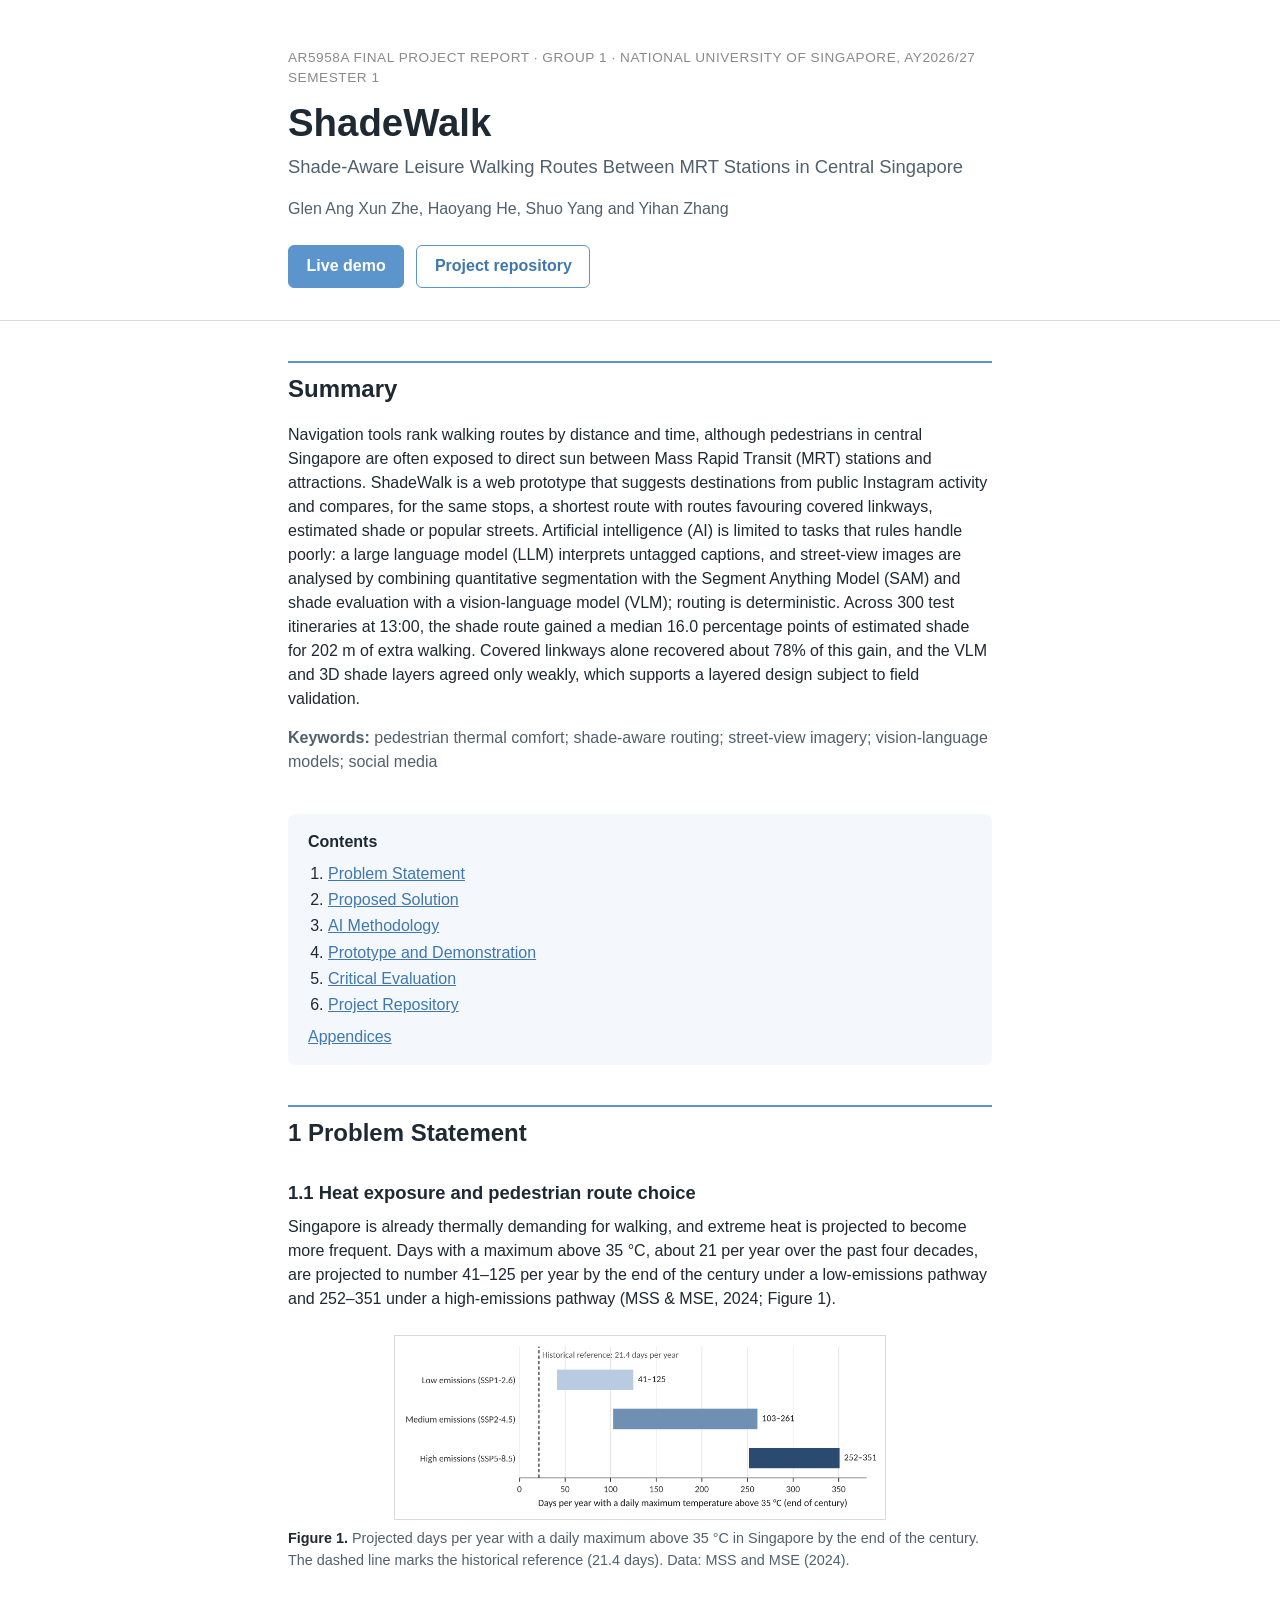
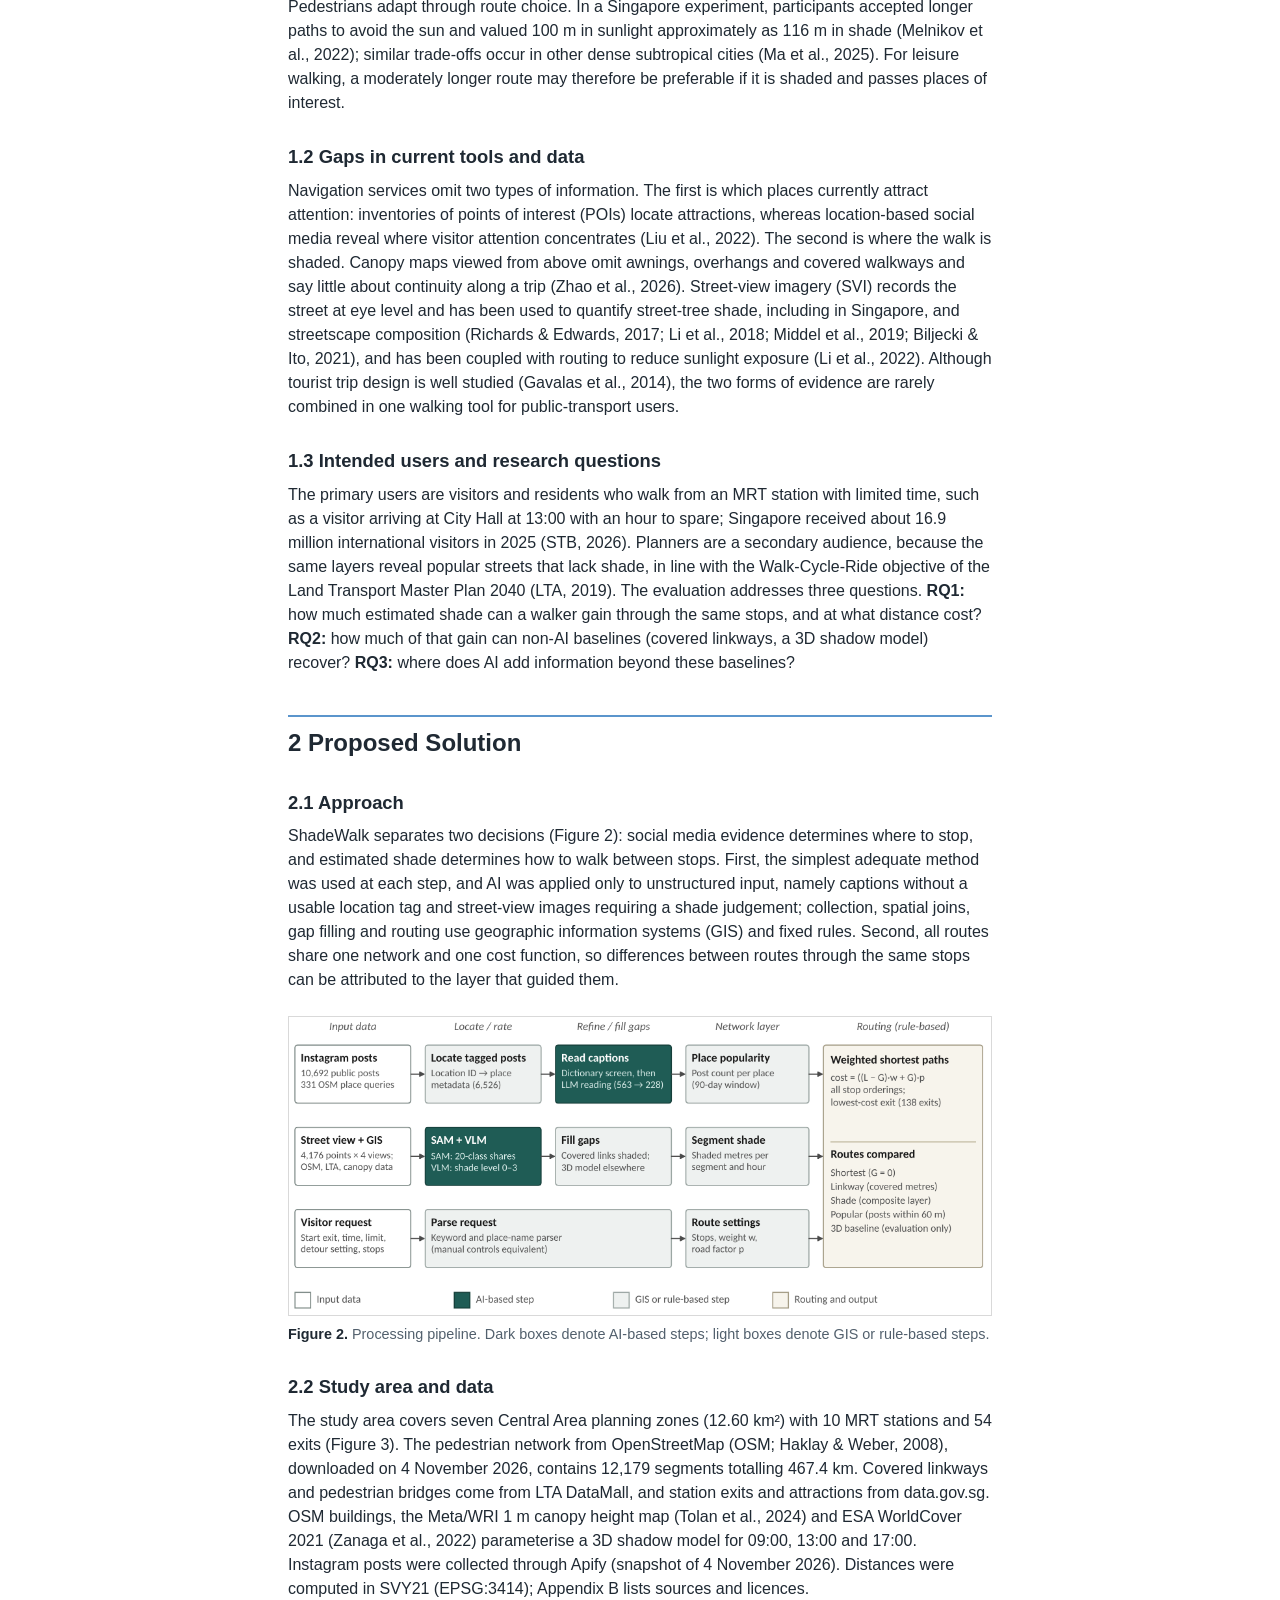
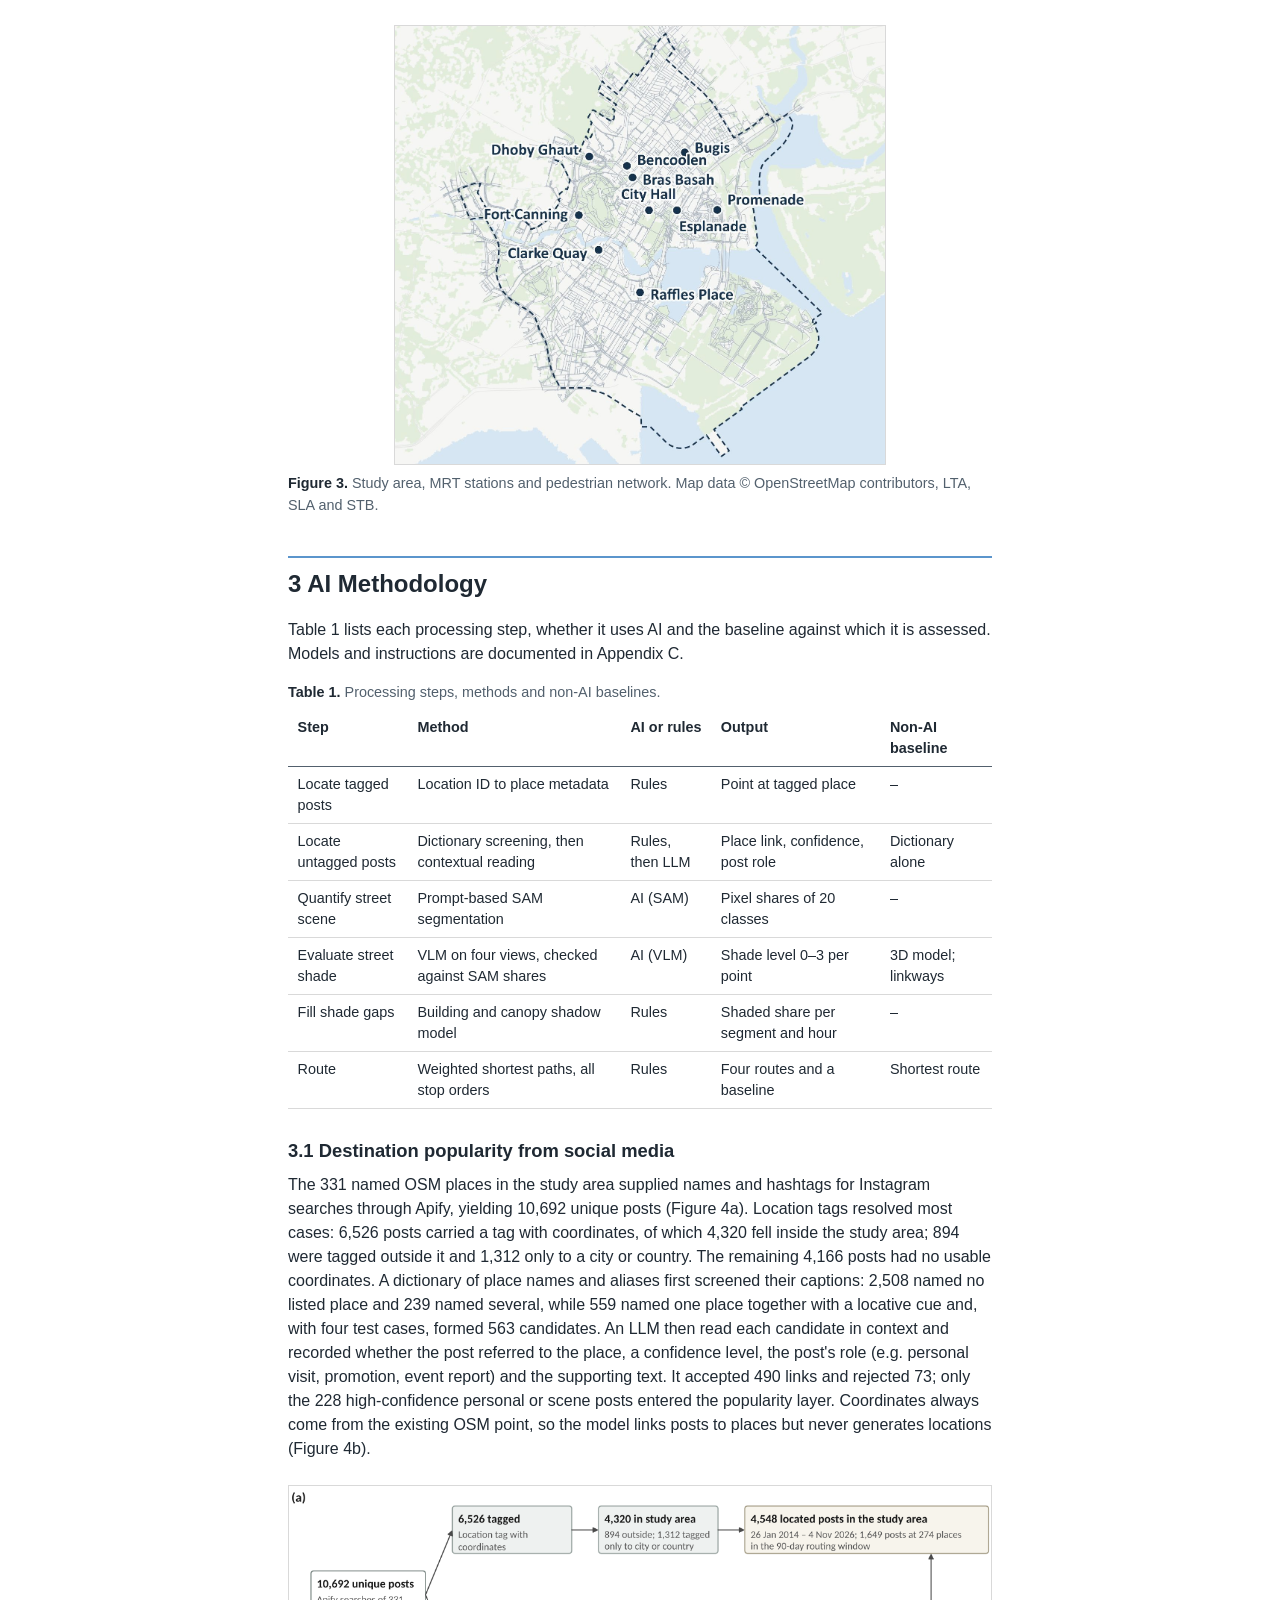
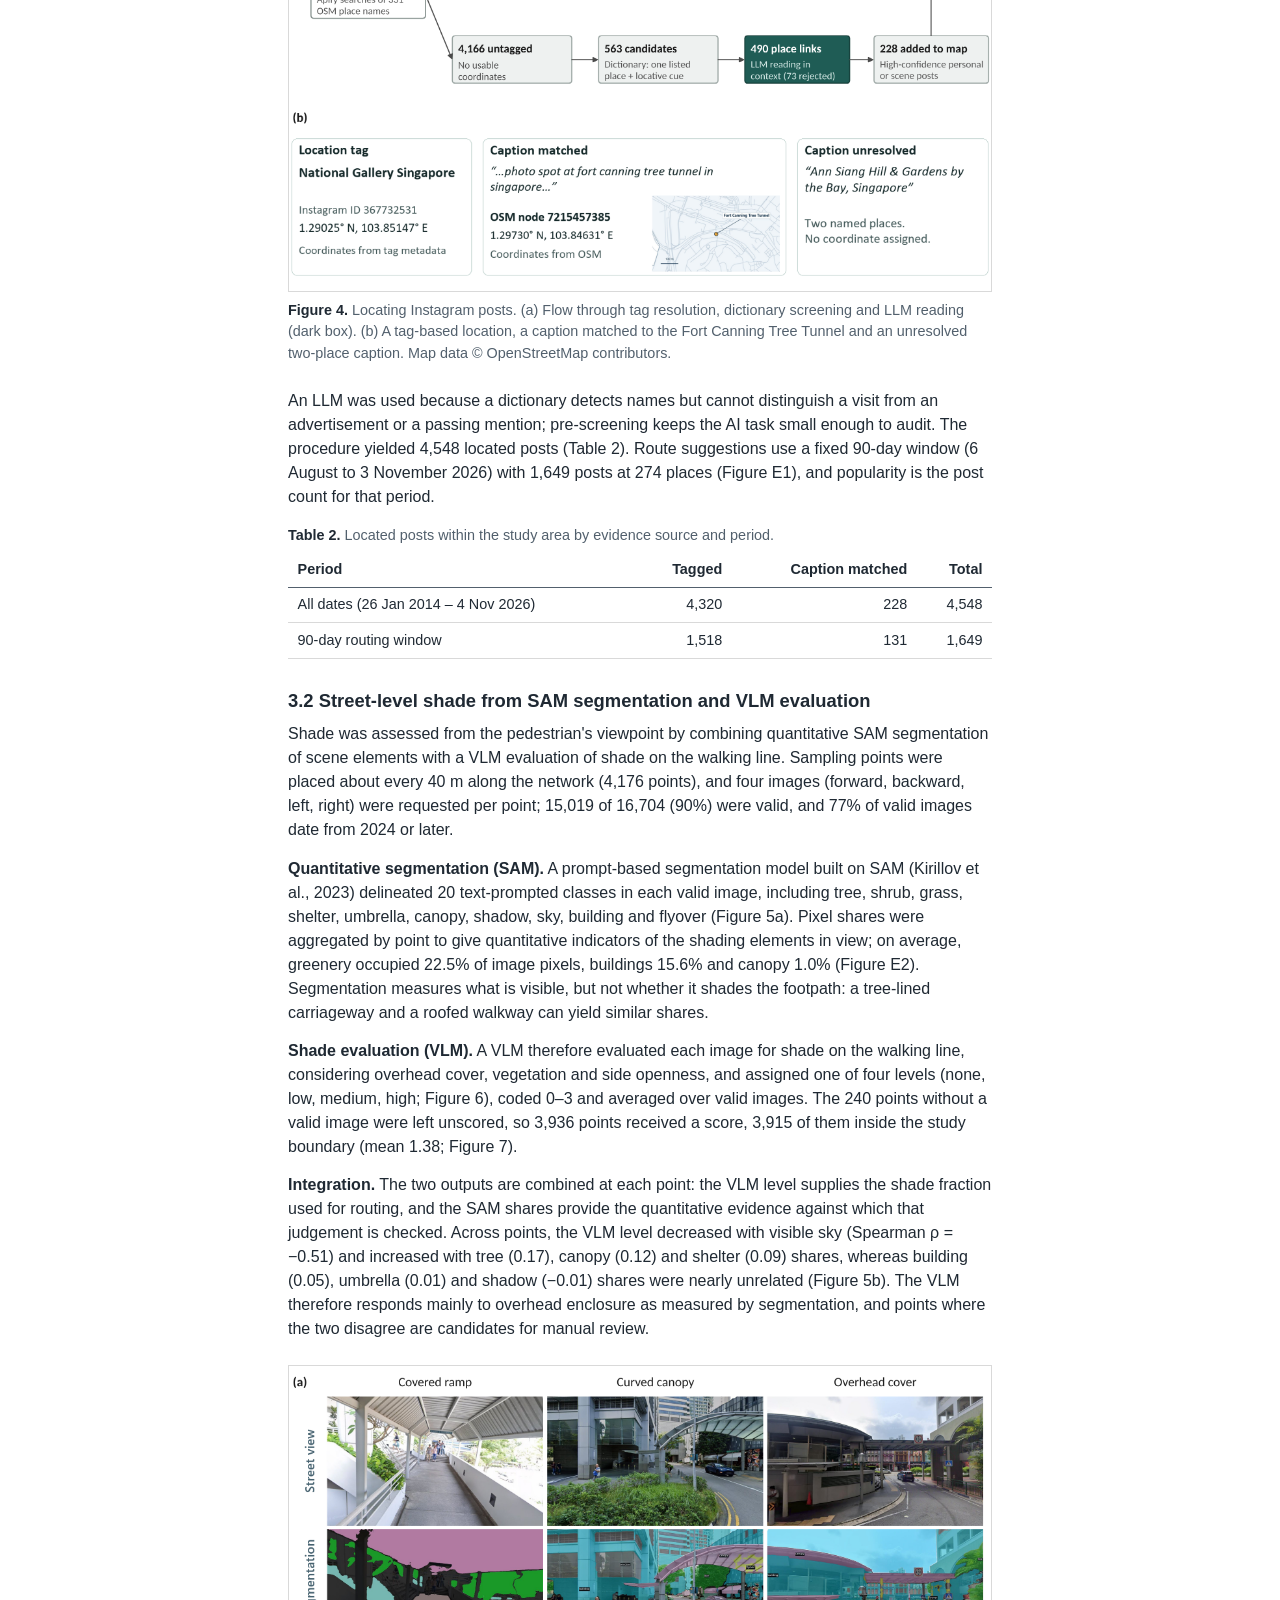
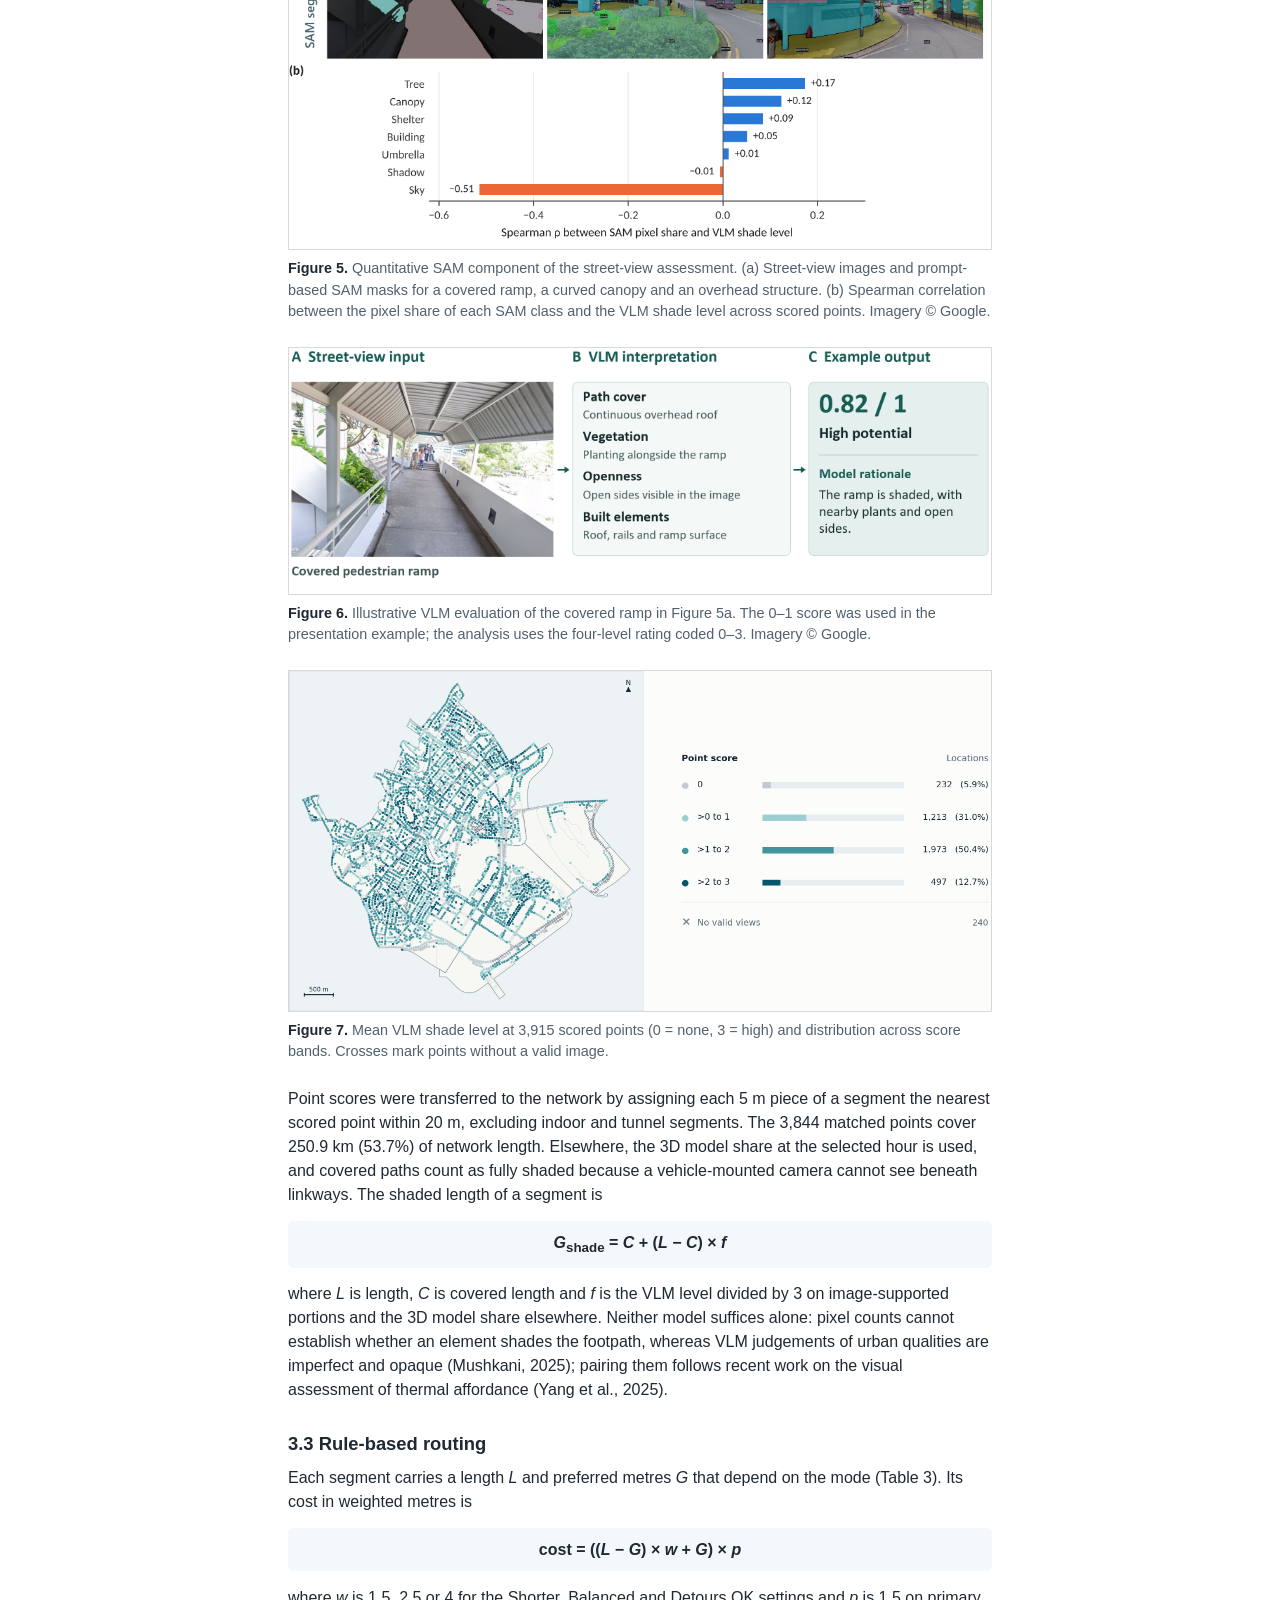
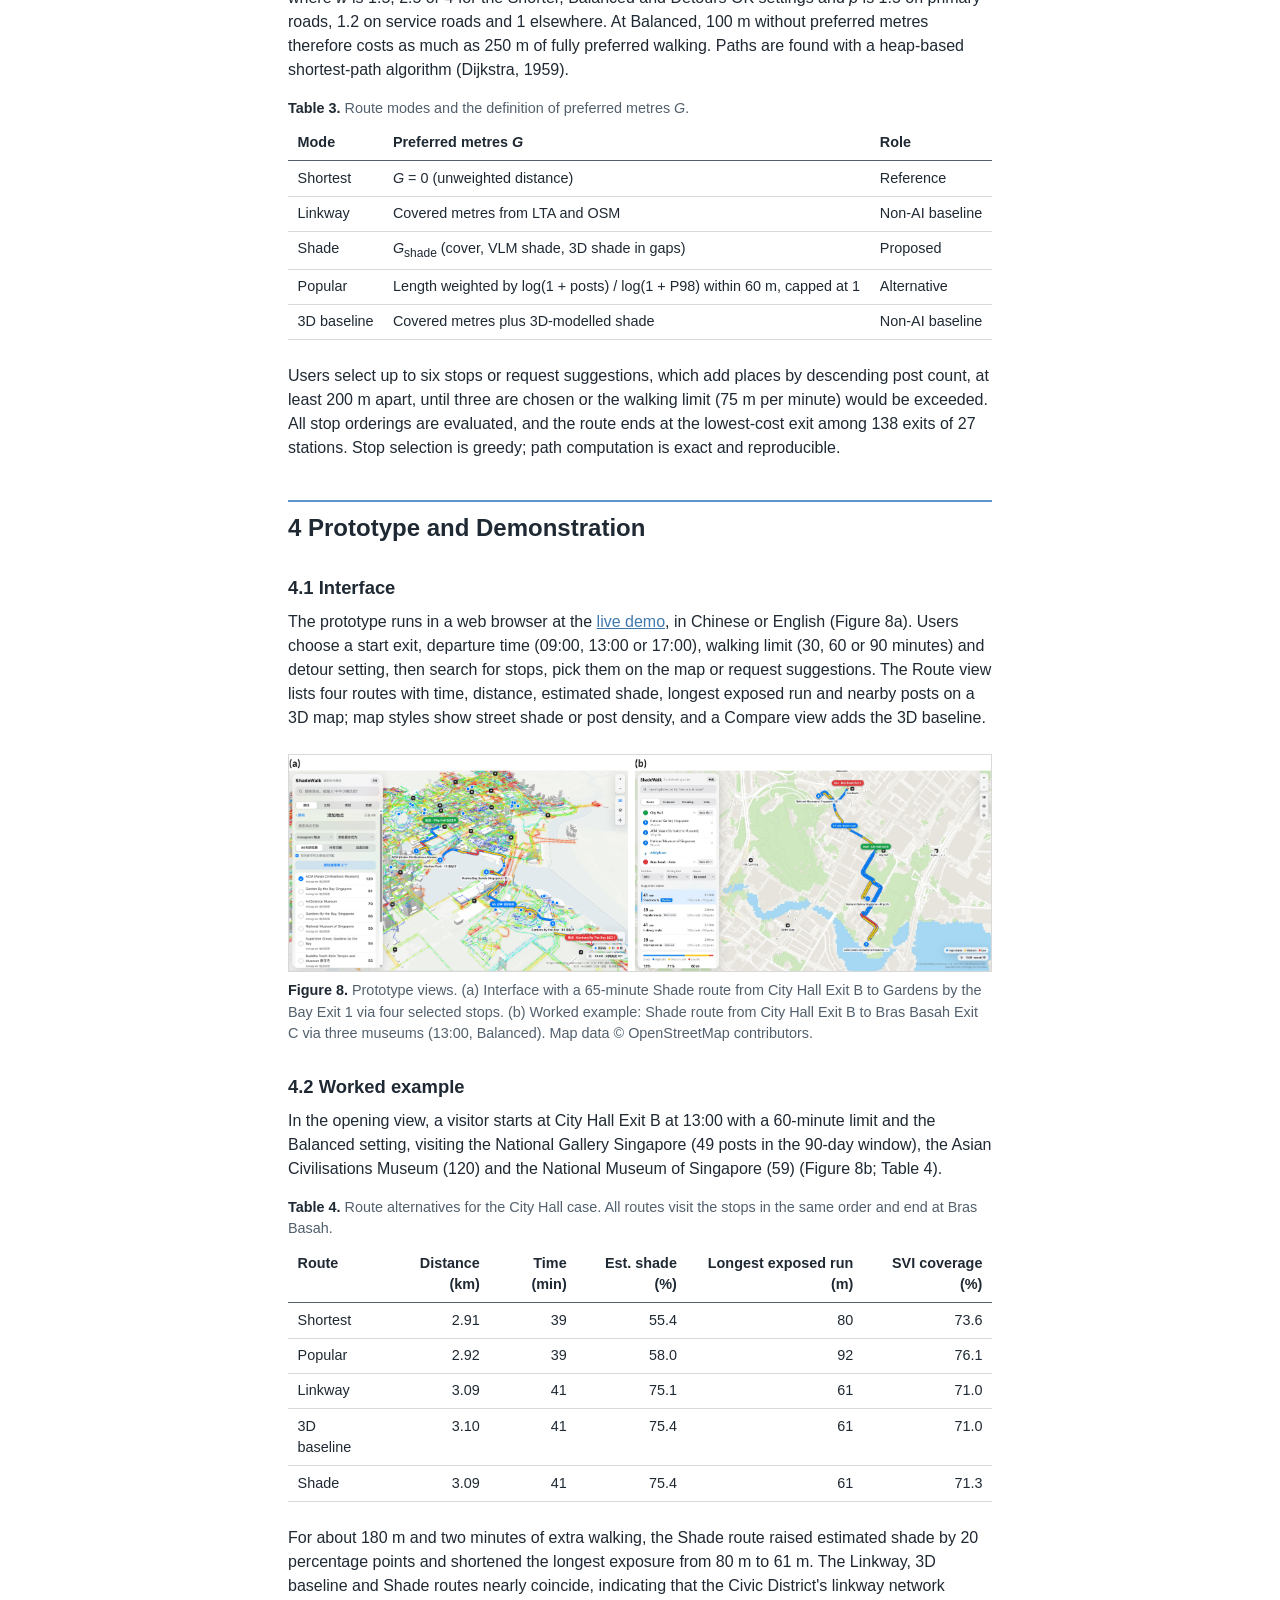
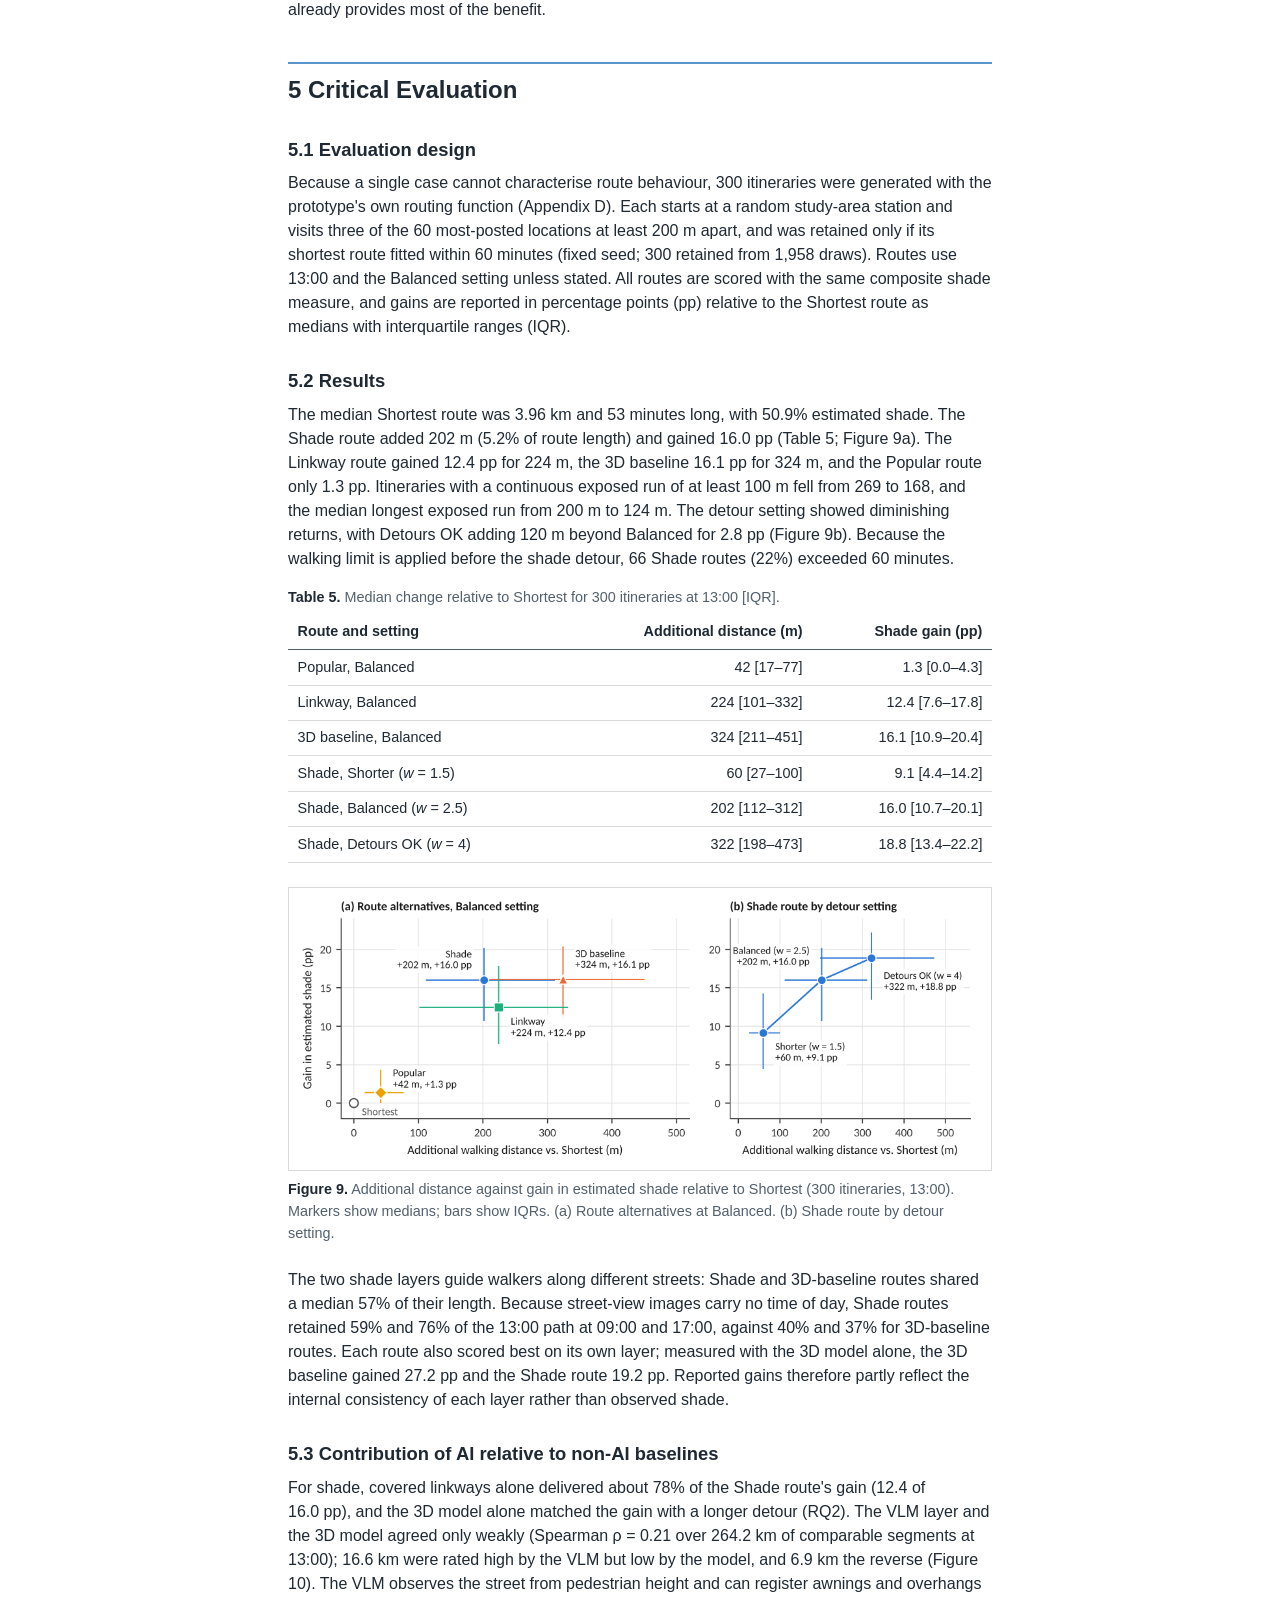
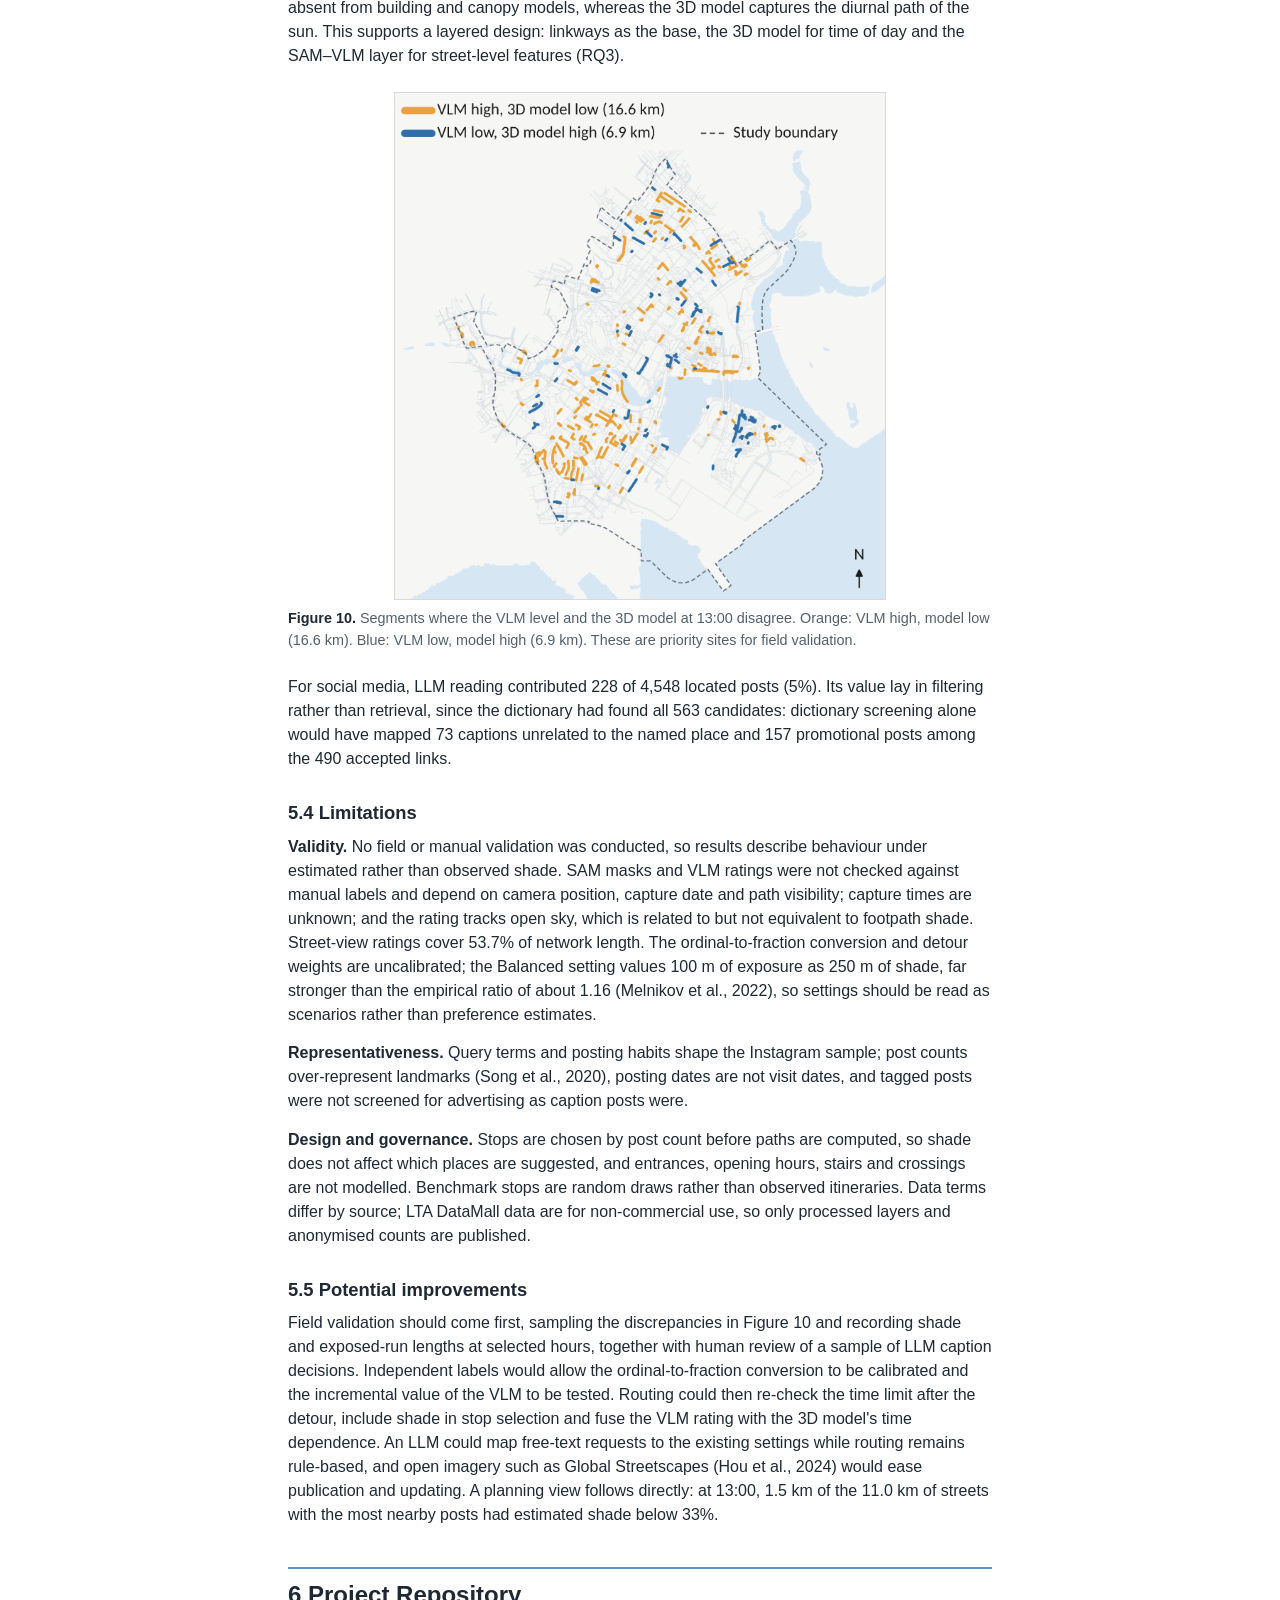
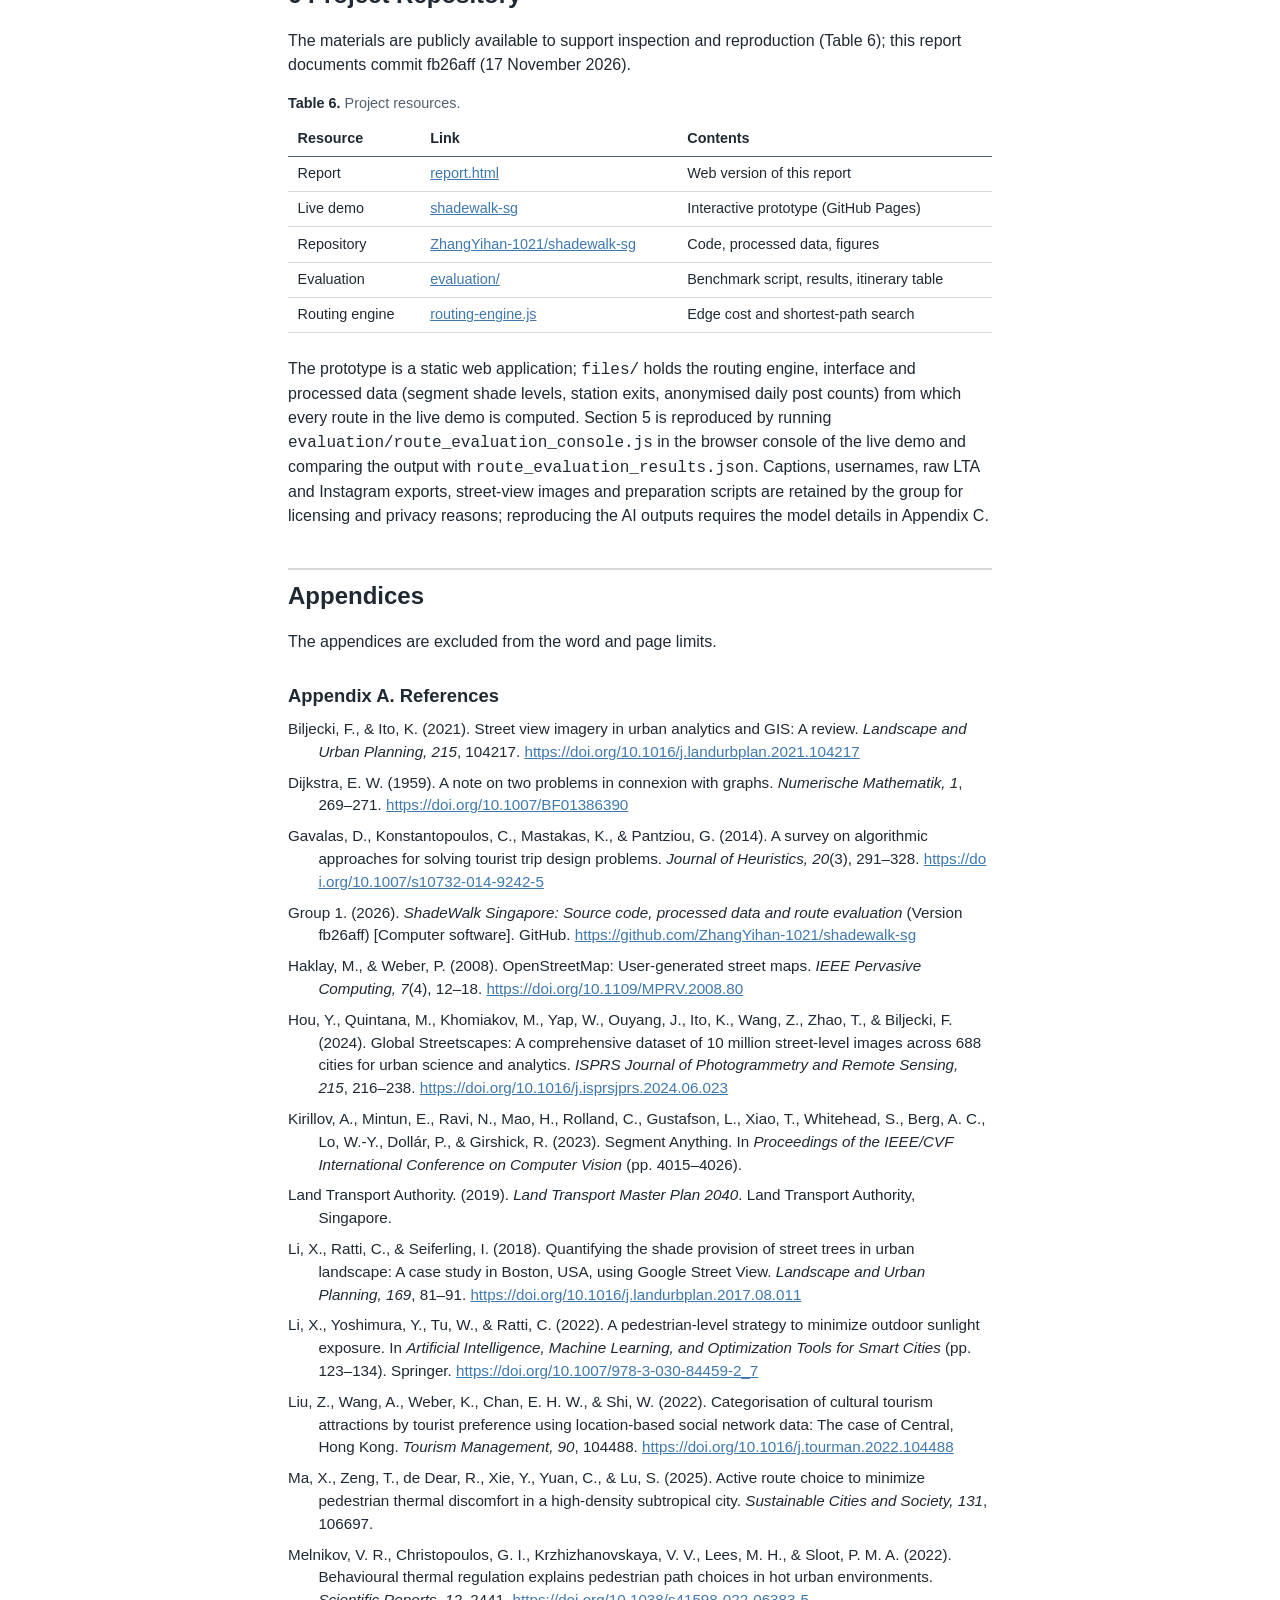
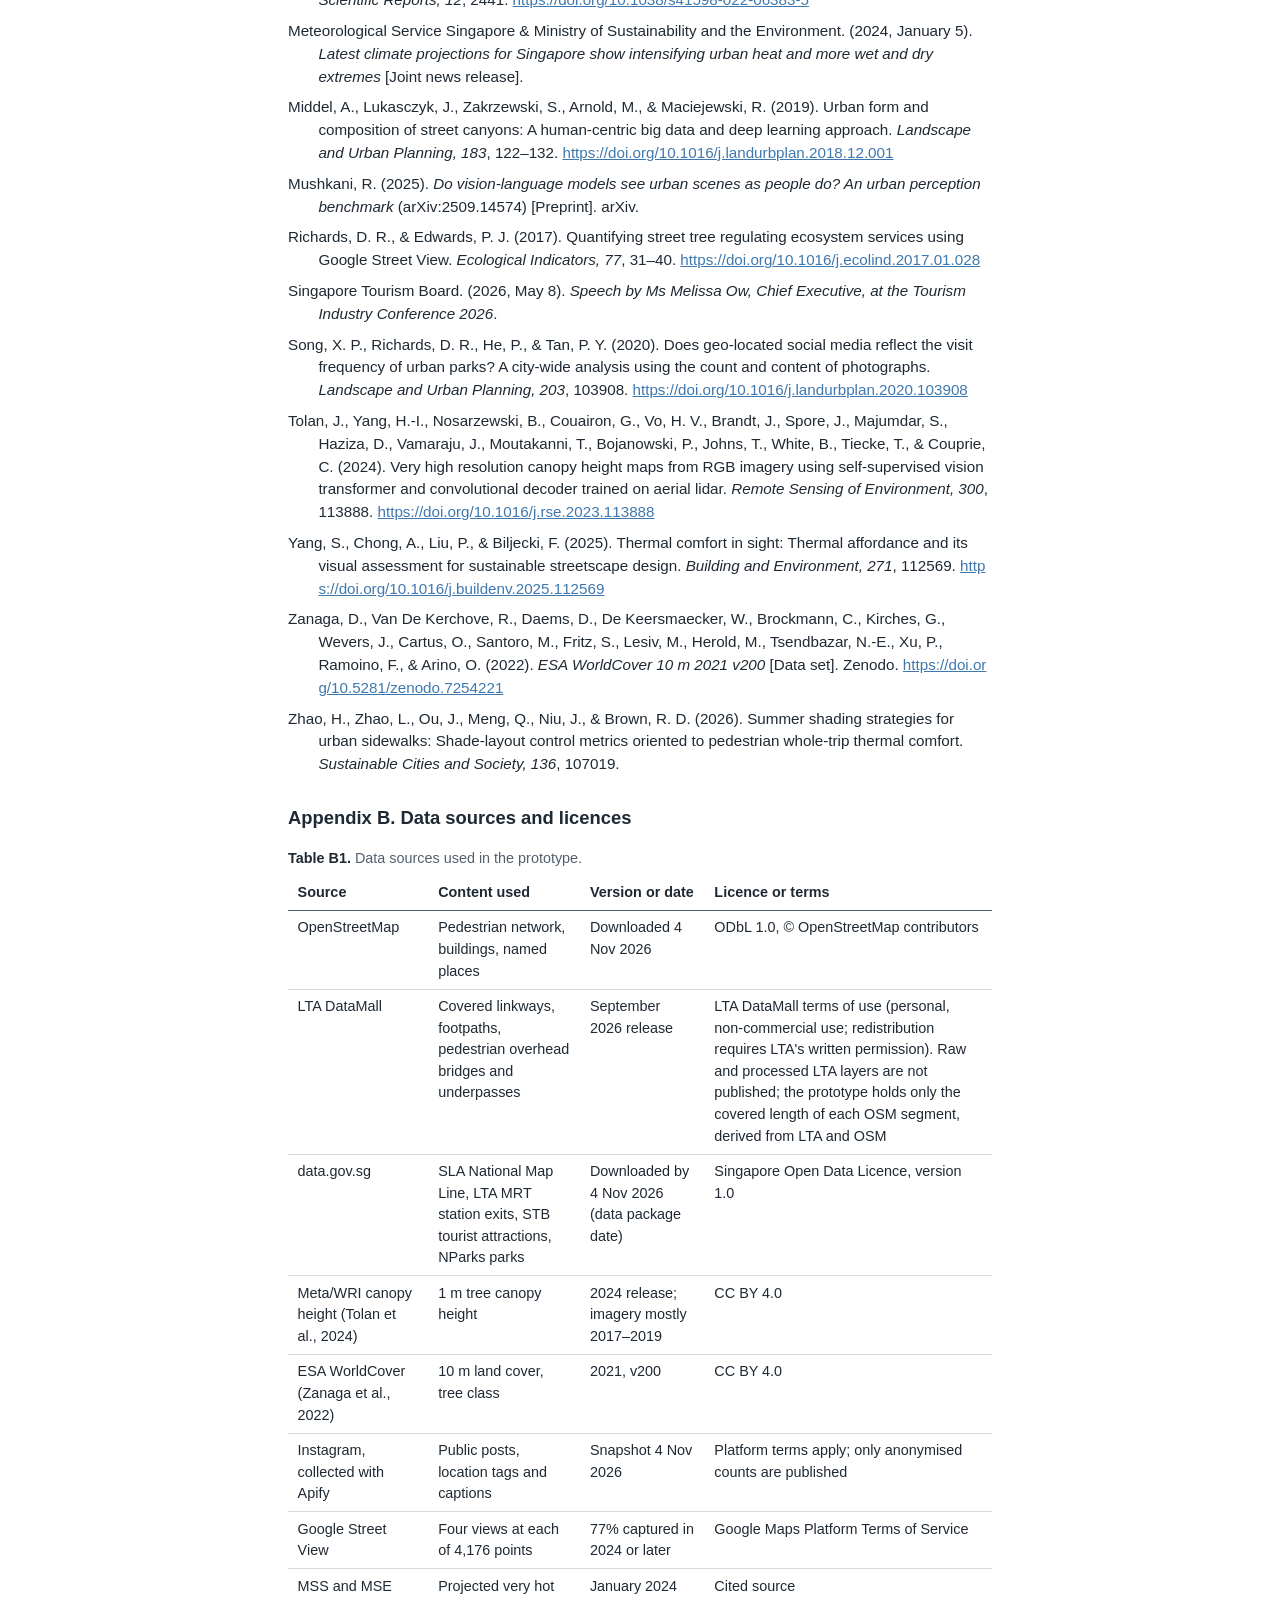
==== commit db853f13: "Fill in AI model details and Street View terms in report appendices Co-Authored-By: Claude Opus 5.5 " ====
--- a/report.html
+++ b/report.html
@@ -430,7 +430,7 @@
           <tr><td>Meta/WRI canopy height (Tolan et al., 2024)</td><td>1&nbsp;m tree canopy height</td><td>2024 release; imagery mostly 2017–2019</td><td>CC BY 4.0</td></tr>
           <tr><td>ESA WorldCover (Zanaga et al., 2022)</td><td>10&nbsp;m land cover, tree class</td><td>2021, v200</td><td>CC BY 4.0</td></tr>
           <tr><td>Instagram, collected with Apify</td><td>Public posts, location tags and captions</td><td>Snapshot 4 Nov 2026</td><td>Platform terms apply; only anonymised counts are published</td></tr>
-          <tr><td>Google Street View</td><td>Four views at each of 4,176 points</td><td>77% captured in 2024 or later</td><td>Google terms of service <mark class="tbc">[TBC: confirm]</mark></td></tr>
+          <tr><td>Google Street View</td><td>Four views at each of 4,176 points</td><td>77% captured in 2024 or later</td><td>Google Maps Platform Terms of Service</td></tr>
           <tr><td>MSS and MSE (2024)</td><td>Projected very hot days (Figure 1)</td><td>January 2024</td><td>Cited source</td></tr>
         </tbody>
       </table>
@@ -439,14 +439,14 @@
     <h3 id="appC">Appendix C. AI models and instructions</h3>
     <div class="table-wrap">
       <table>
-        <caption><b>Table C1.</b> AI steps, models and instructions. Entries marked TBC are to be completed by the team before submission.</caption>
-        <thead>
-          <tr><th>Step</th><th>Model and version</th><th>Date run</th><th>Instruction and output</th></tr>
-        </thead>
-        <tbody>
-          <tr><td>Caption reading (LLM)</td><td><mark class="tbc">[TBC]</mark></td><td><mark class="tbc">[TBC, approx. 4–6 Nov 2026]</mark></td><td>For each of the 563 candidate captions: decision, confidence level, content role and literal caption evidence (review method <code>assistant_read_caption_text</code>).</td></tr>
-          <tr><td>Street-view shade rating (VLM)</td><td><mark class="tbc">[TBC]</mark></td><td><mark class="tbc">[TBC]</mark></td><td>One rating per image (none, low, medium, high), coded 0–3; invalid and non-street images flagged.</td></tr>
-          <tr><td>Segmentation</td><td><mark class="tbc">[TBC: Segment Anything-based model]</mark></td><td><mark class="tbc">[TBC]</mark></td><td>Text prompts for 20 classes: tree, shrub, grass, bush, shelter, umbrella, canopy, water, fountain, sky, ground, pavement, road, shadow, vehicle, curtain, building, flyover, window and door. Output: pixel share per class per image.</td></tr>
+        <caption><b>Table C1.</b> AI steps, models and instructions.</caption>
+        <thead>
+          <tr><th>Step</th><th>Model and version</th><th>Instruction and output</th></tr>
+        </thead>
+        <tbody>
+          <tr><td>Caption reading (LLM)</td><td>GPT-6.1</td><td>For each of the 563 candidate captions: decision, confidence level, content role and literal caption evidence (review method <code>assistant_read_caption_text</code>).</td></tr>
+          <tr><td>Street-view shade rating (VLM)</td><td>GPT-6.1 API</td><td>One rating per image (none, low, medium, high), coded 0–3; invalid and non-street images flagged.</td></tr>
+          <tr><td>Segmentation</td><td>SAM 3.0 + Grounding DINO</td><td>Text prompts for 20 classes: tree, shrub, grass, bush, shelter, umbrella, canopy, water, fountain, sky, ground, pavement, road, shadow, vehicle, curtain, building, flyover, window and door. Output: pixel share per class per image.</td></tr>
         </tbody>
       </table>
     </div>
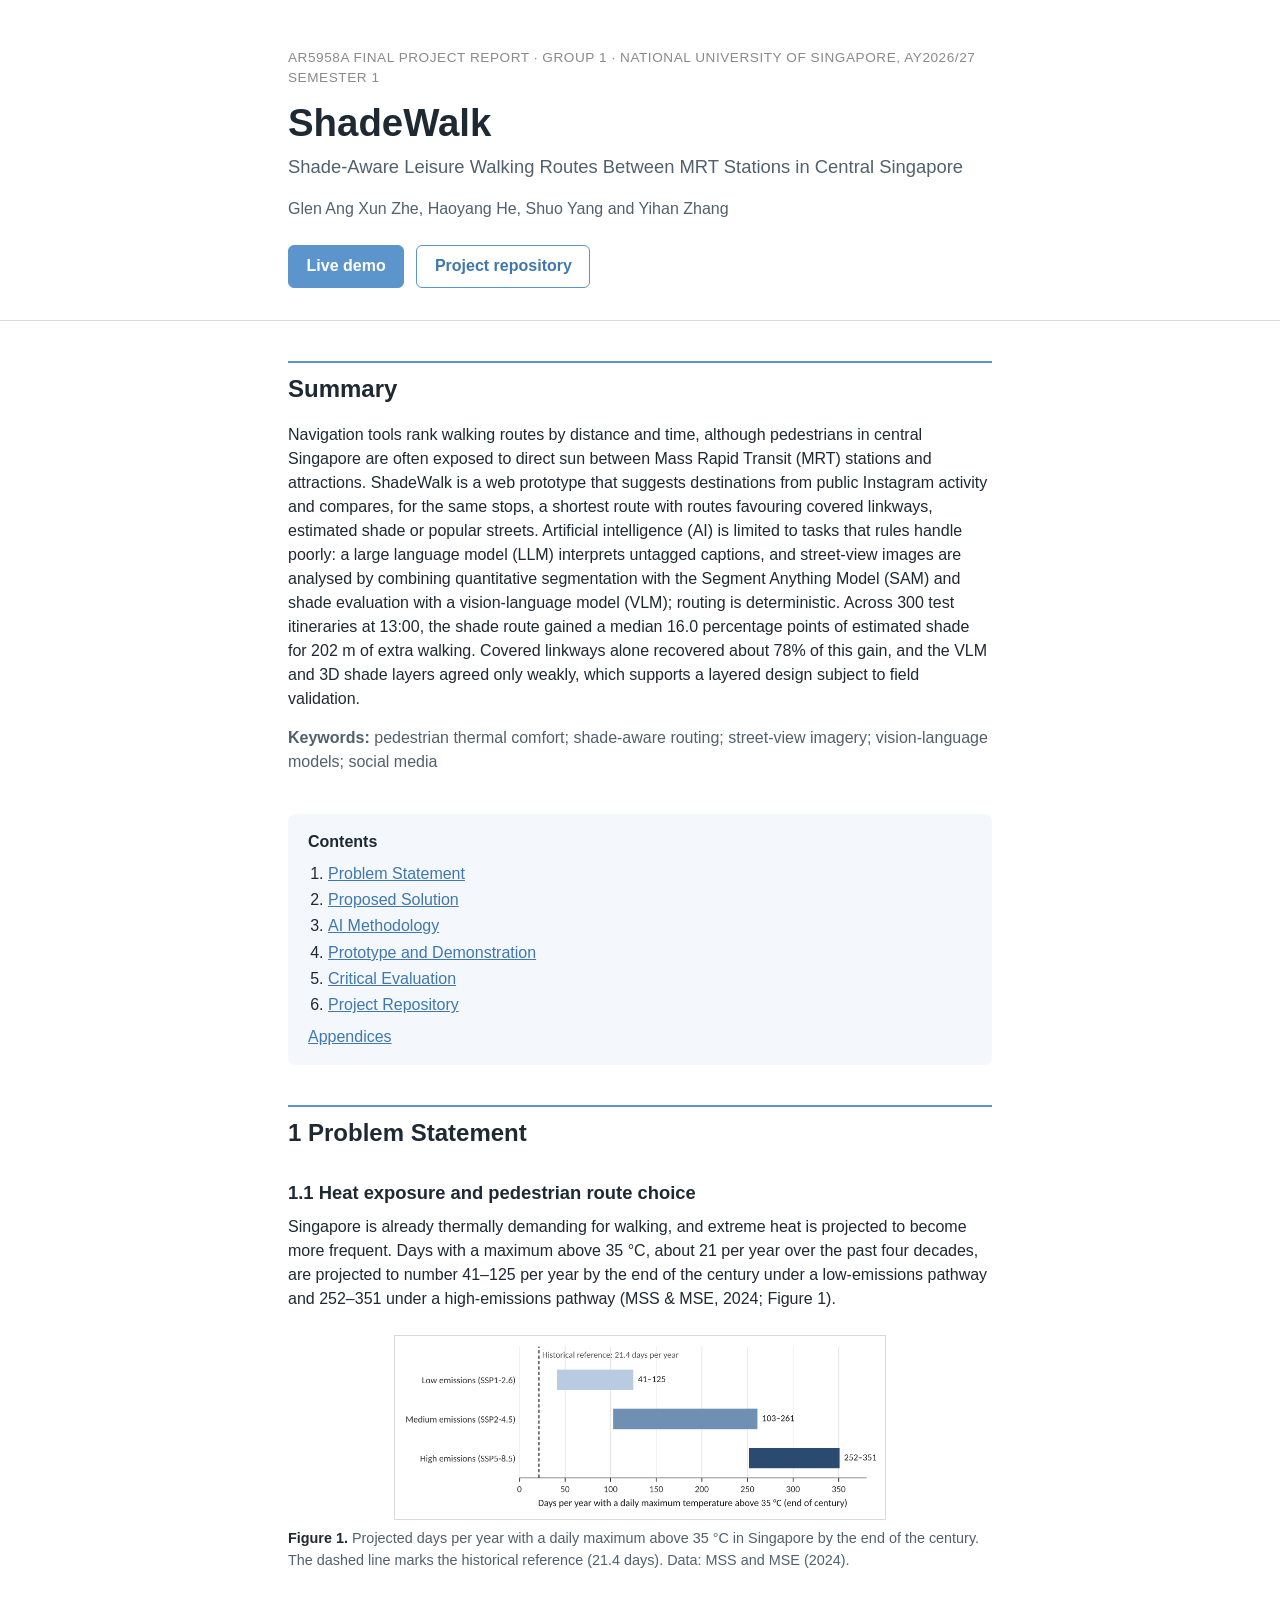
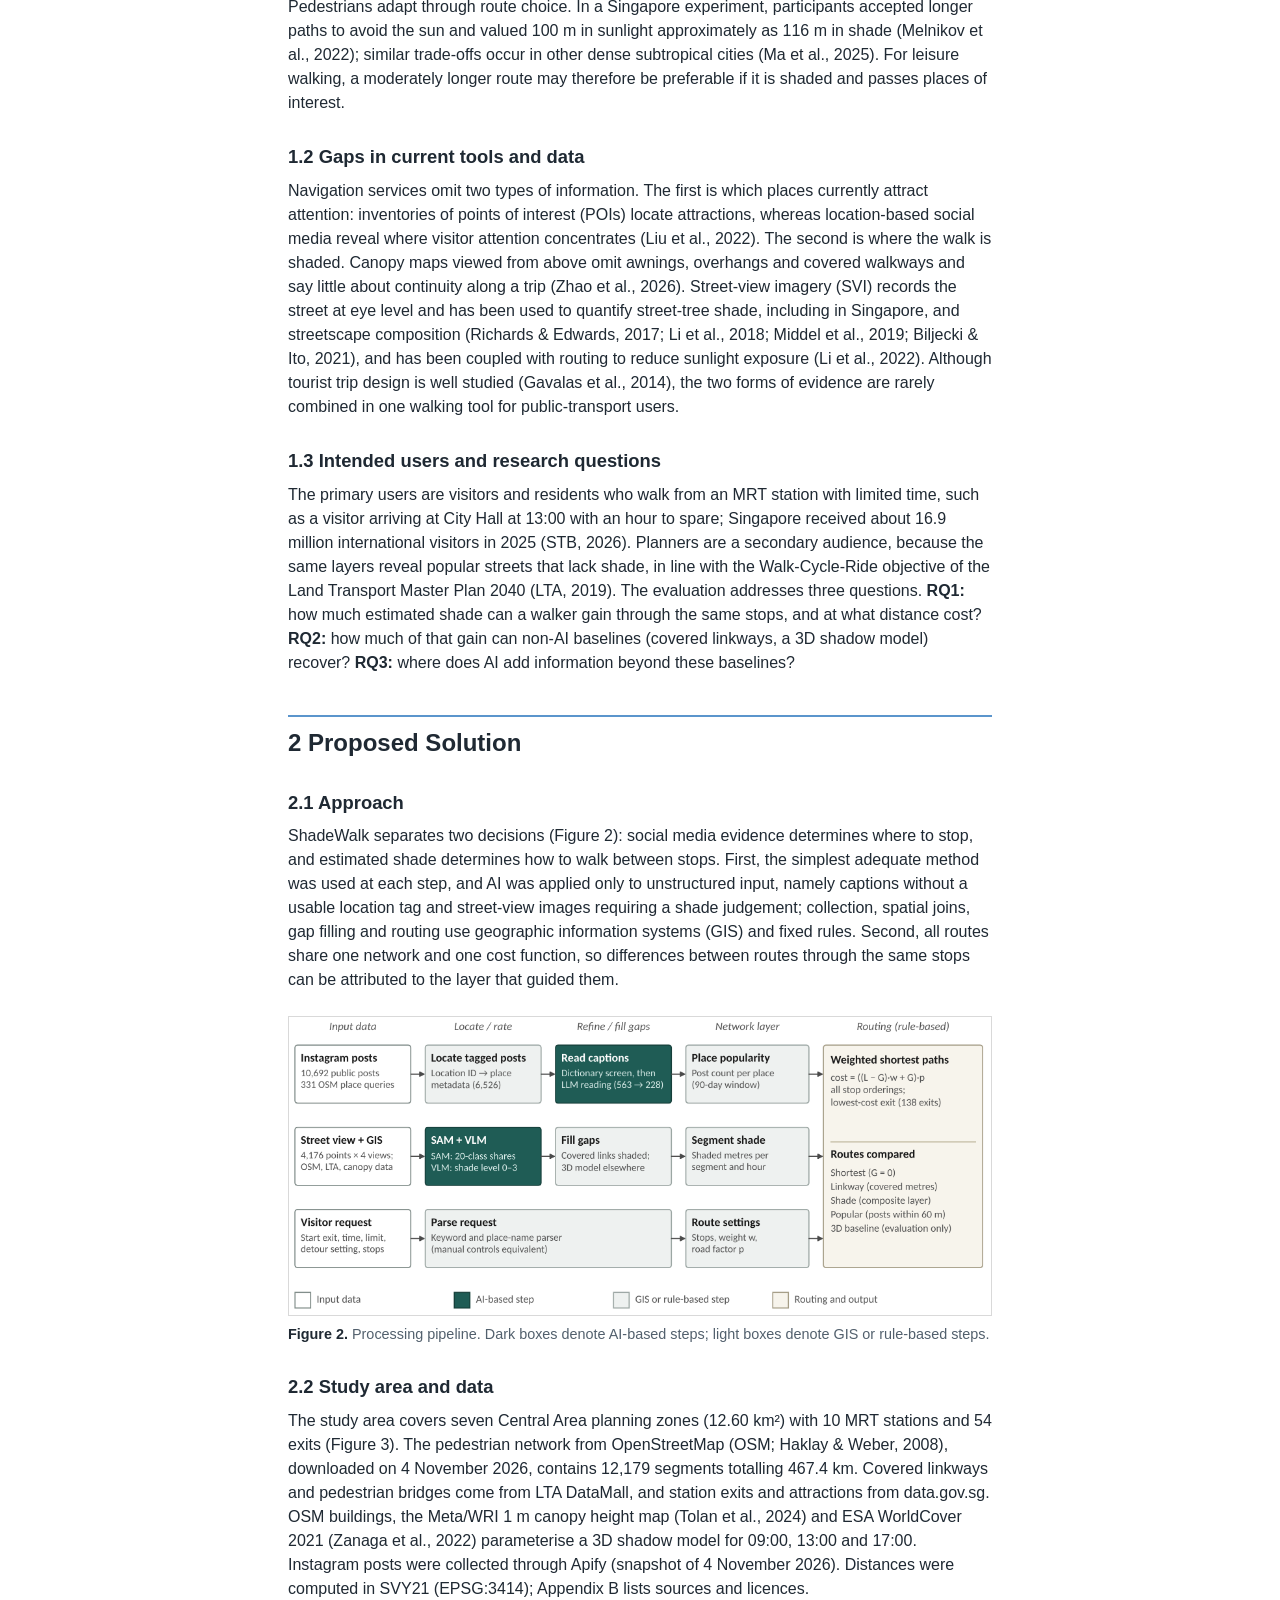
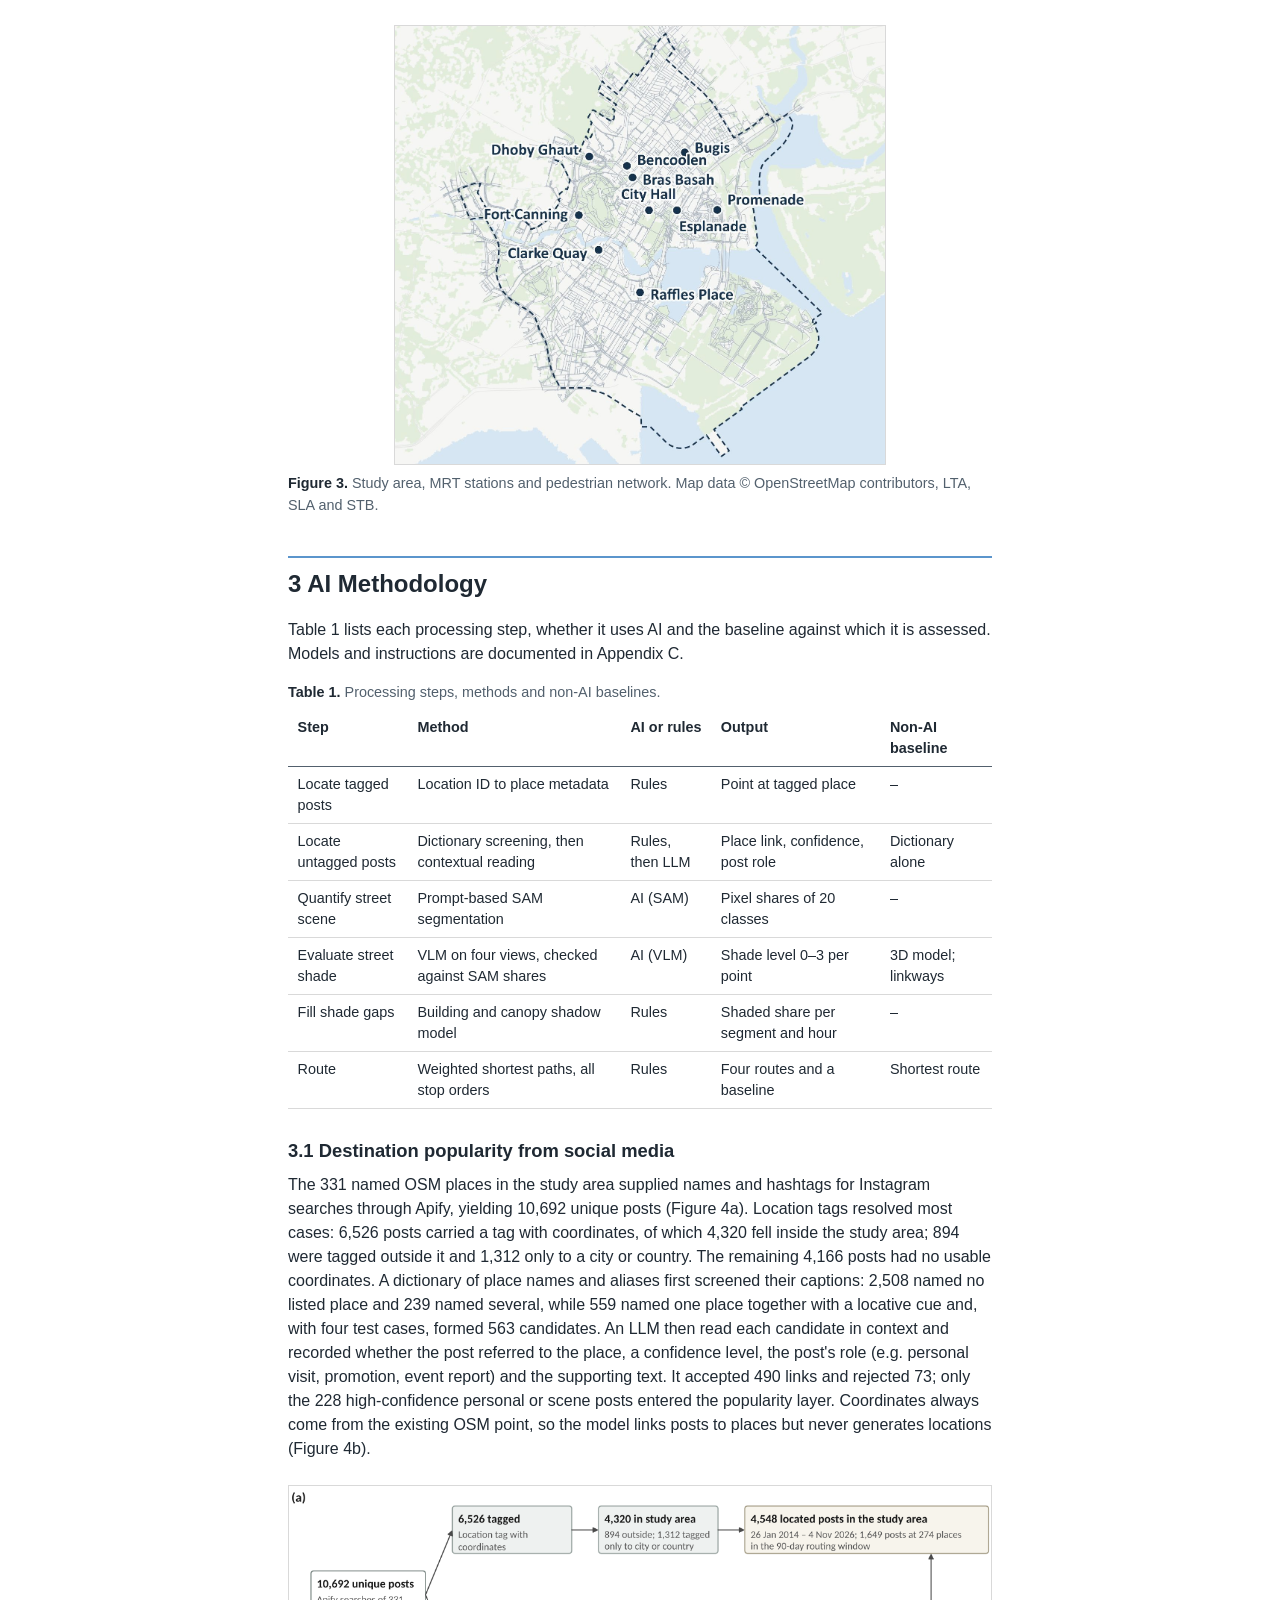
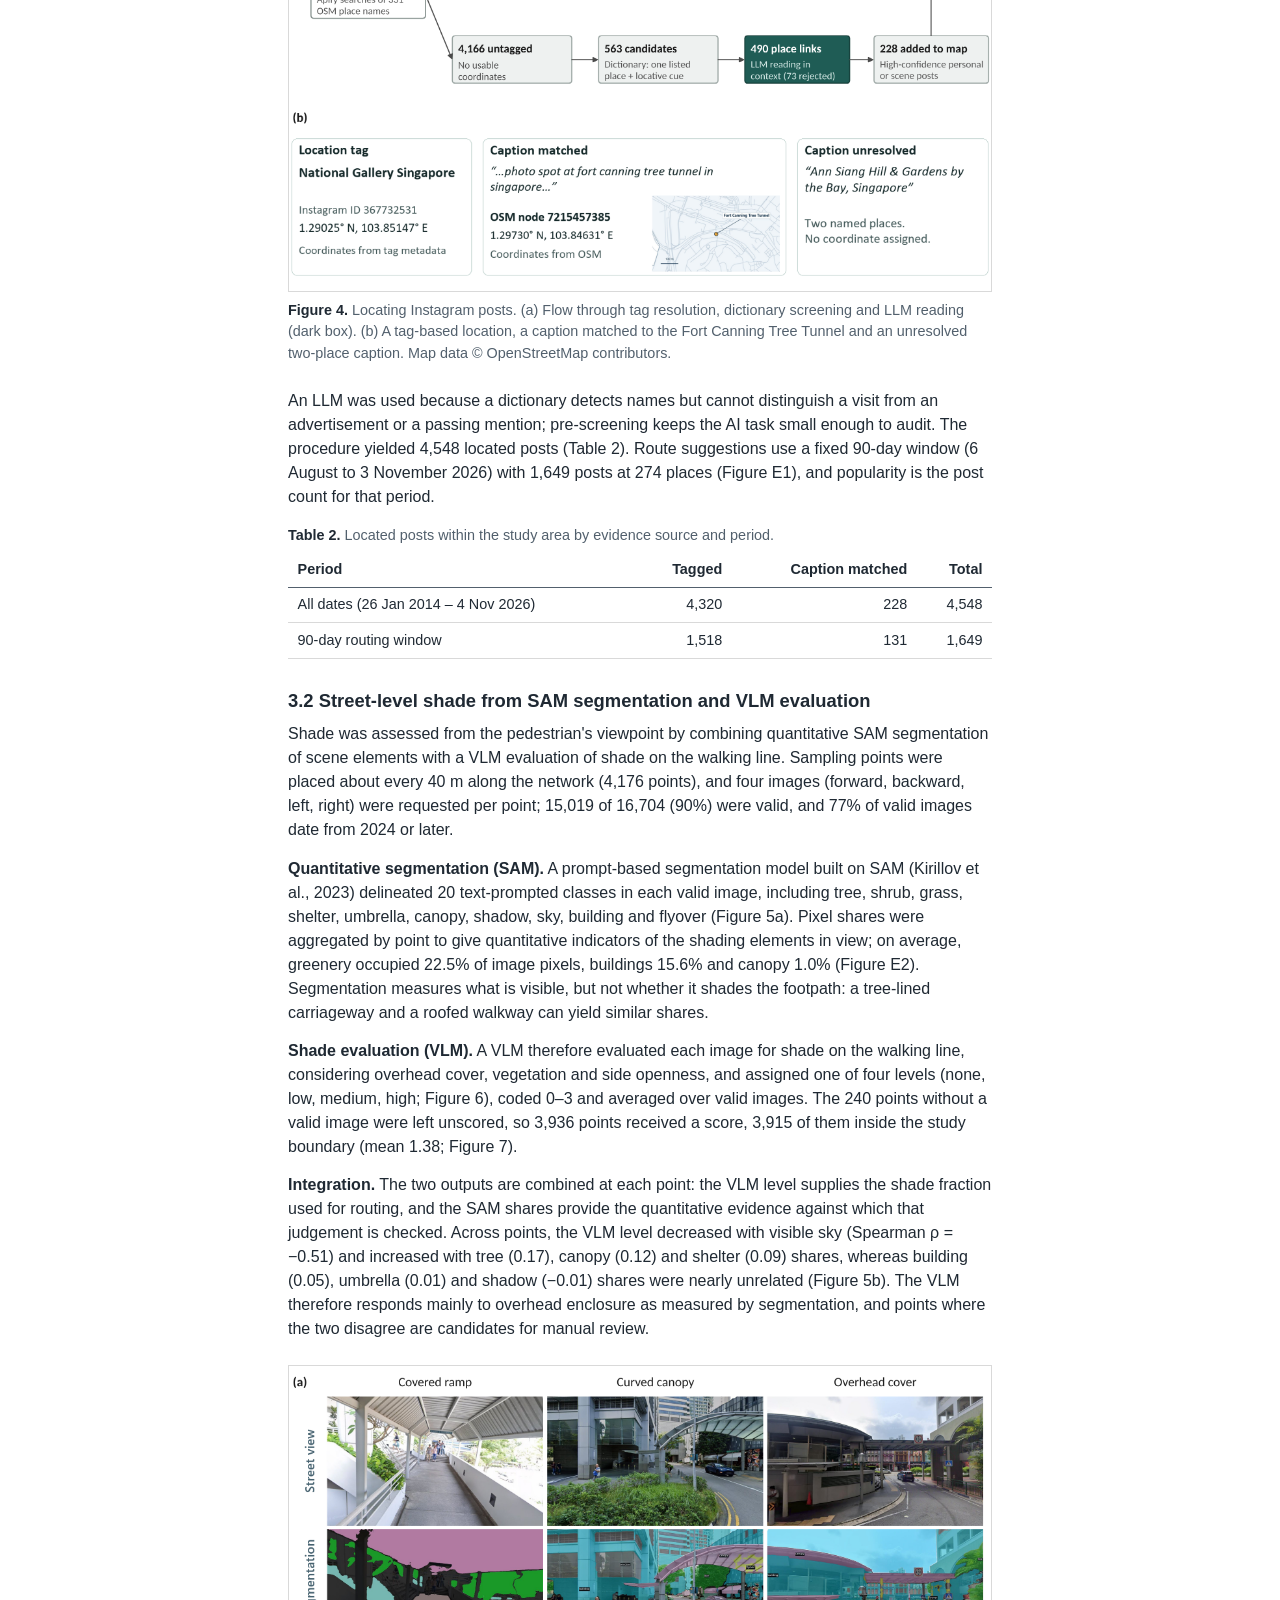
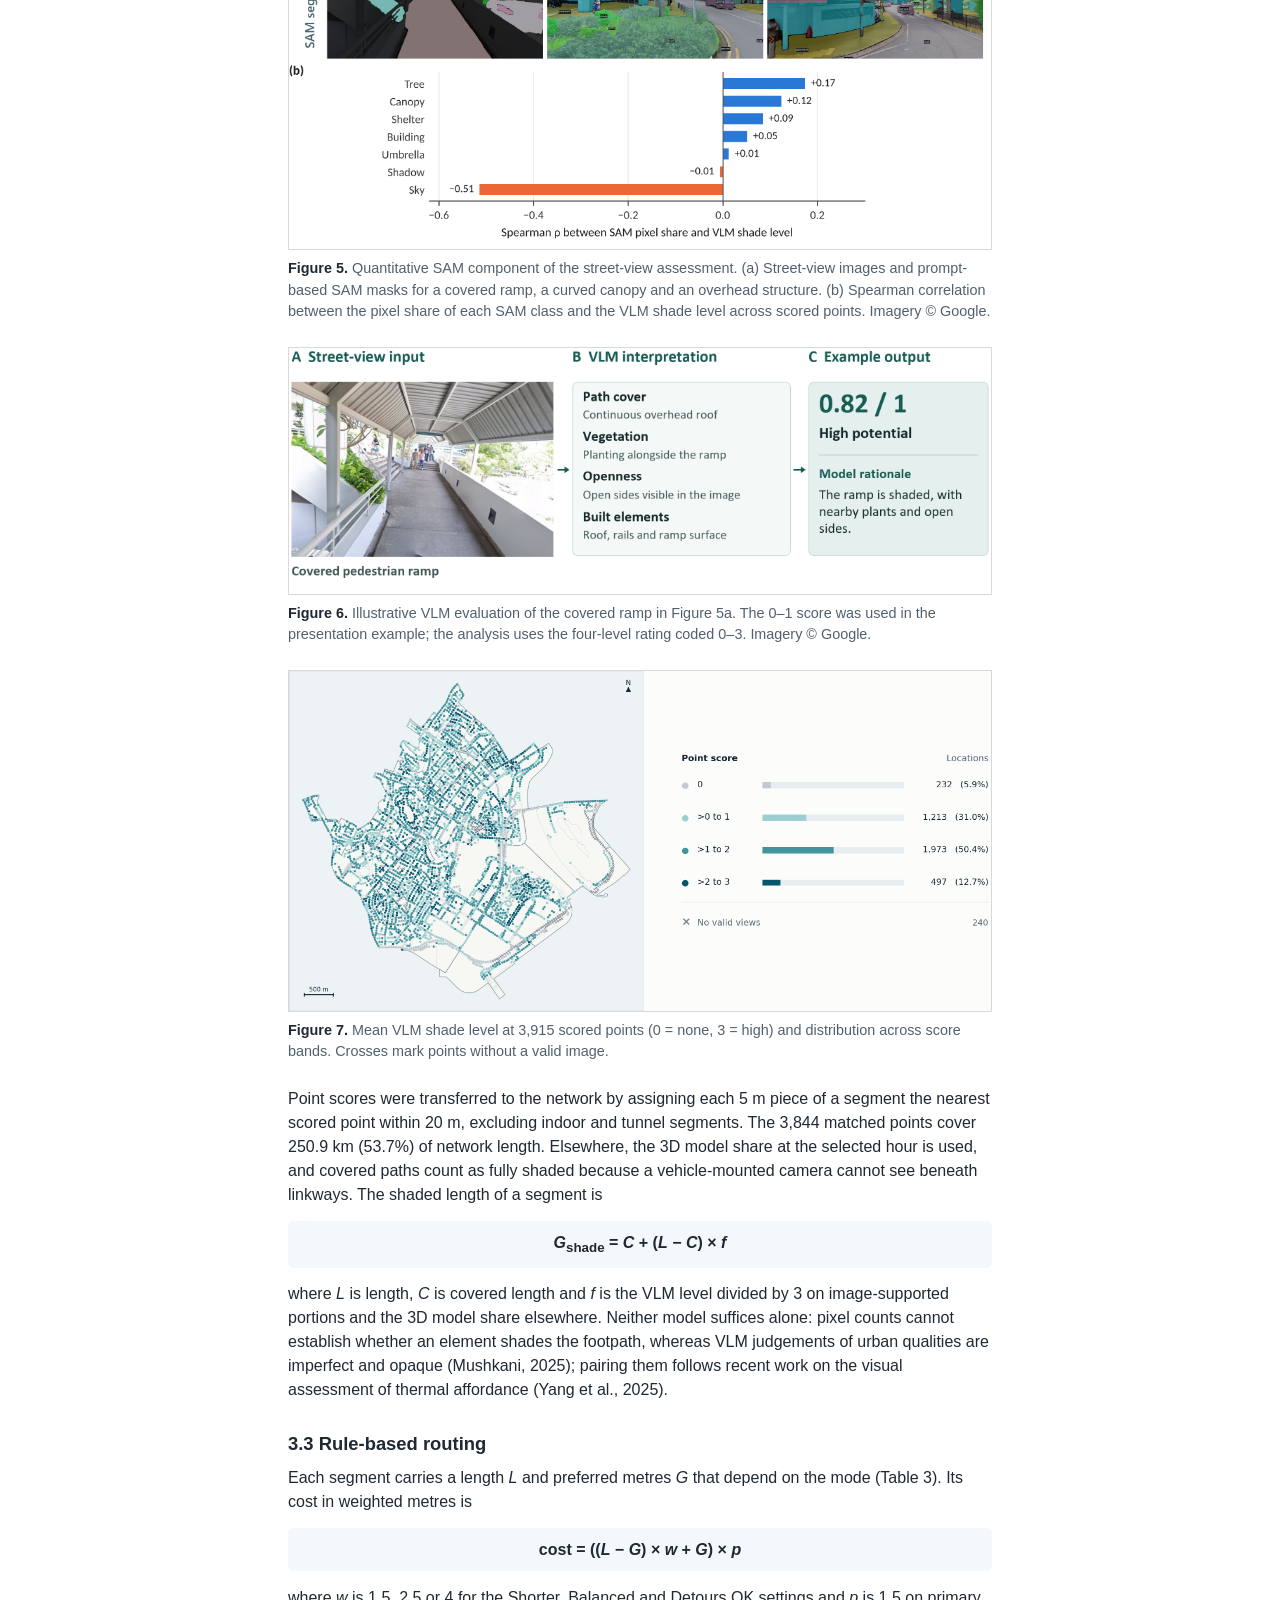
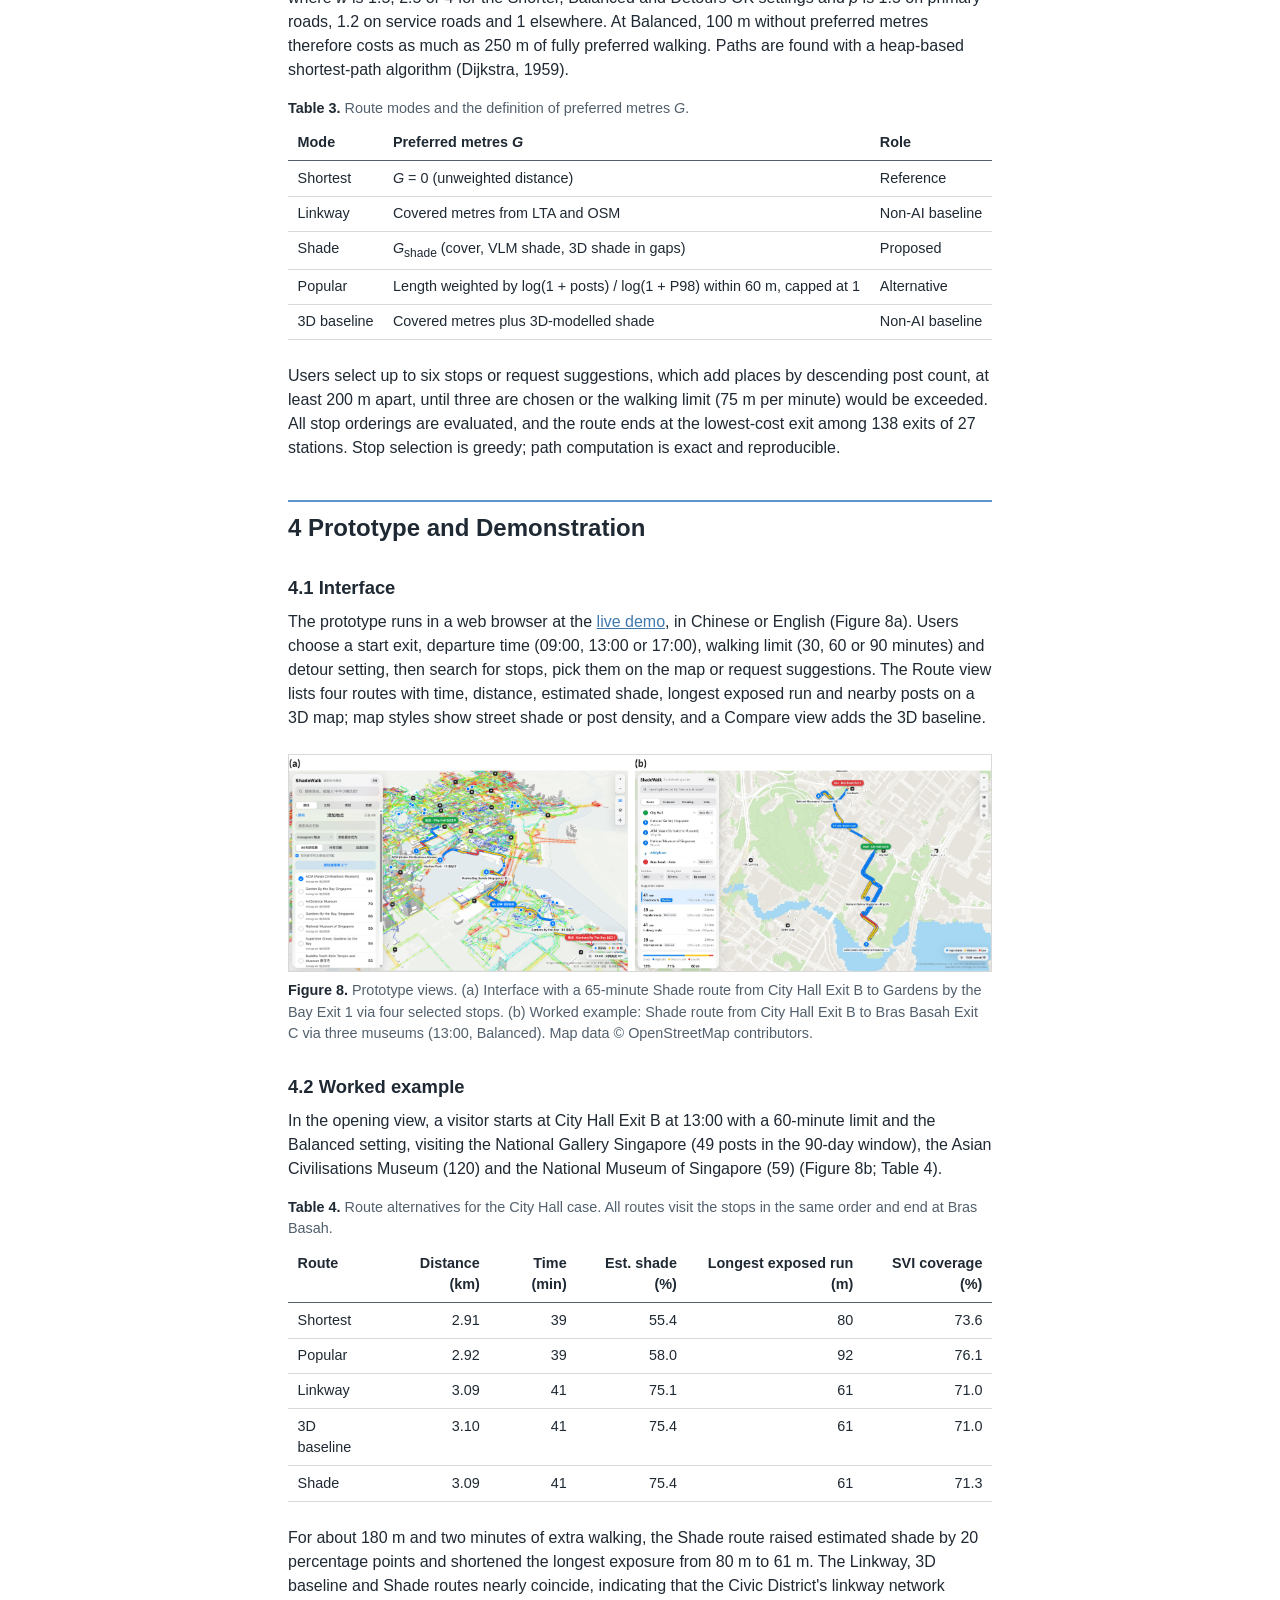
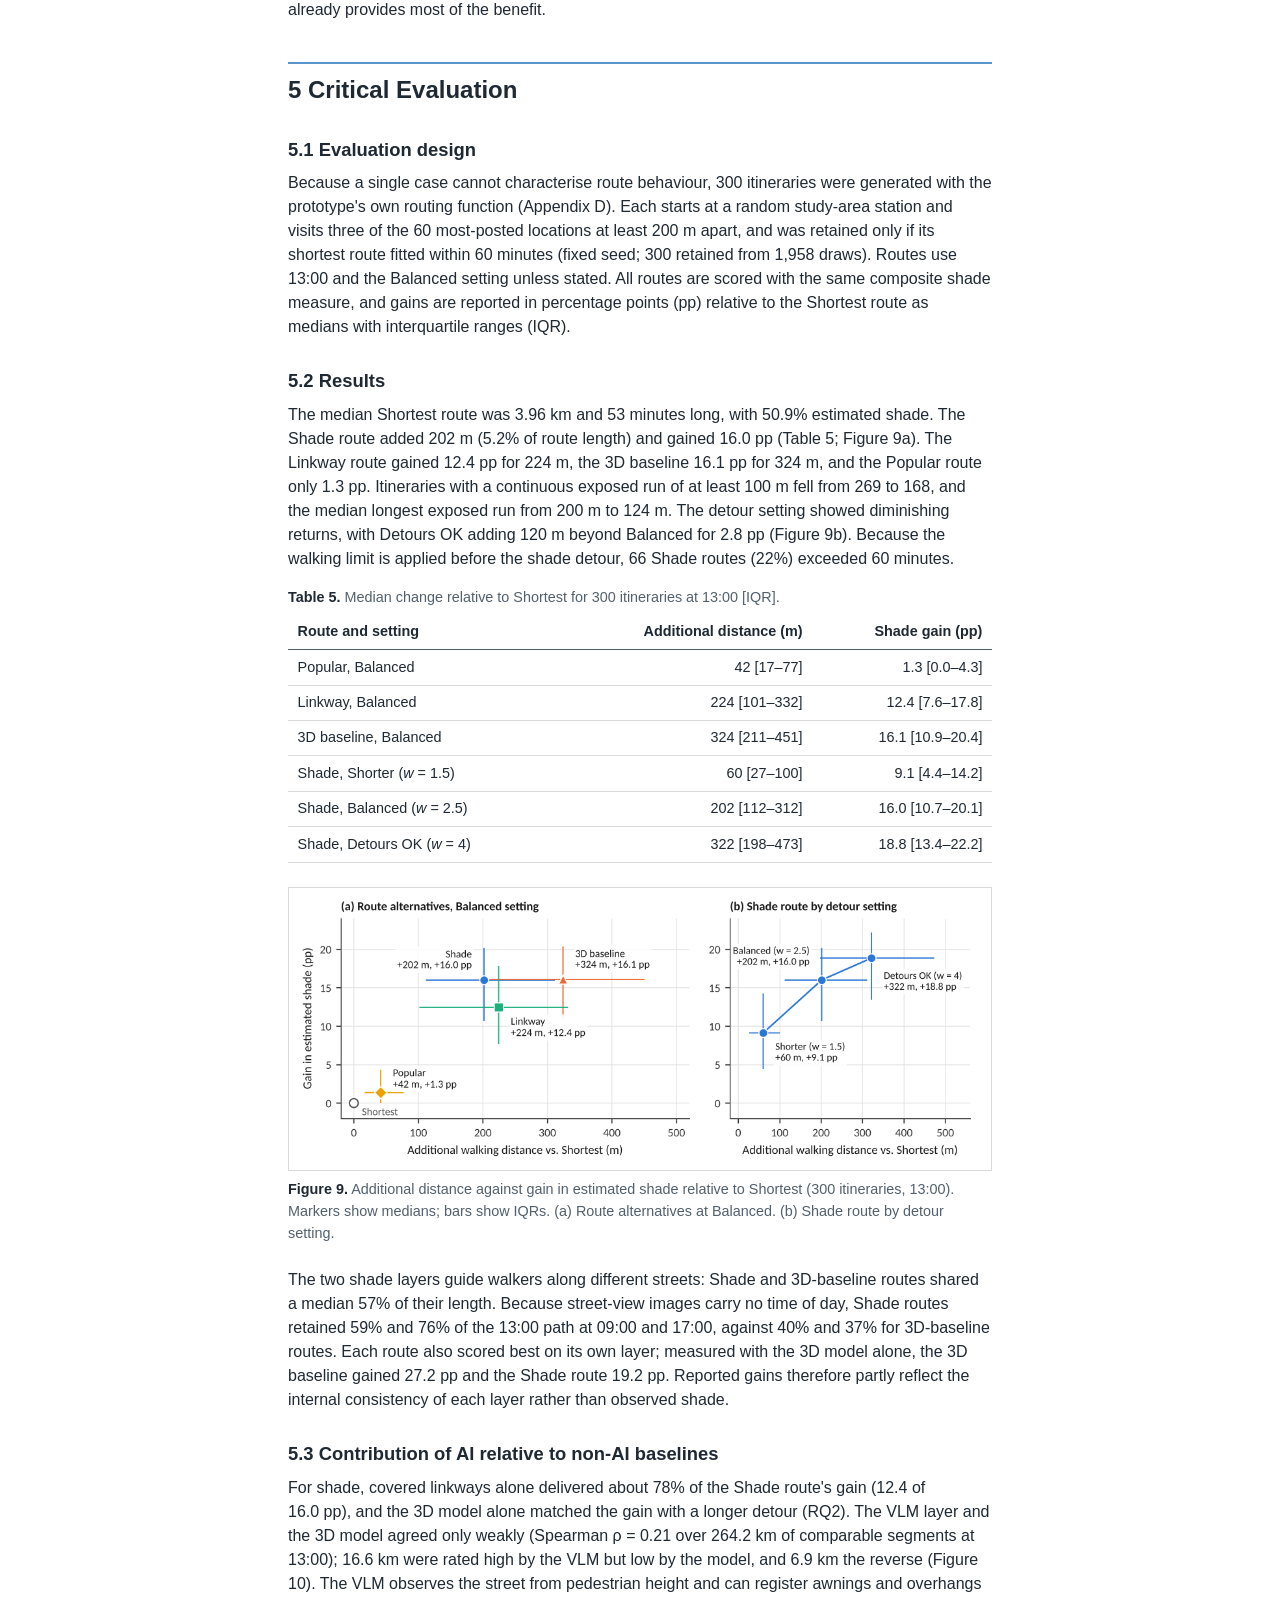
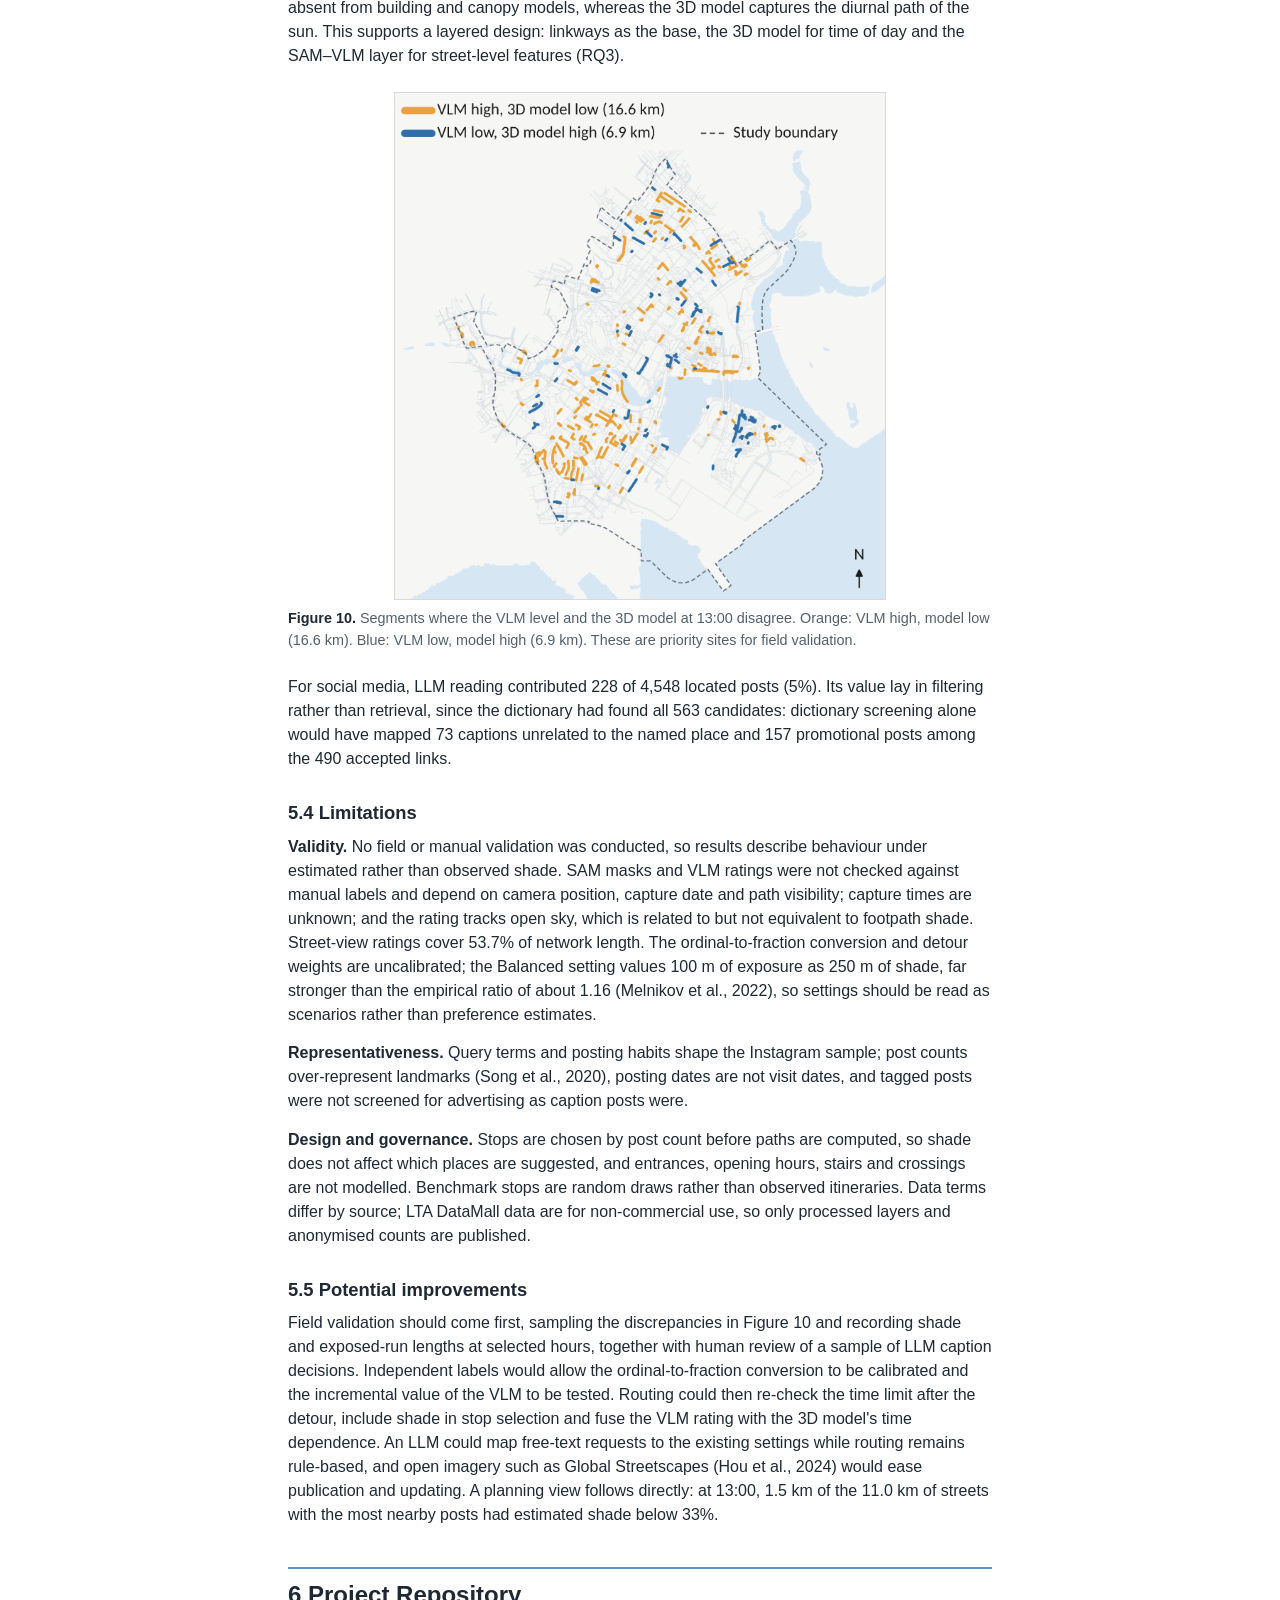
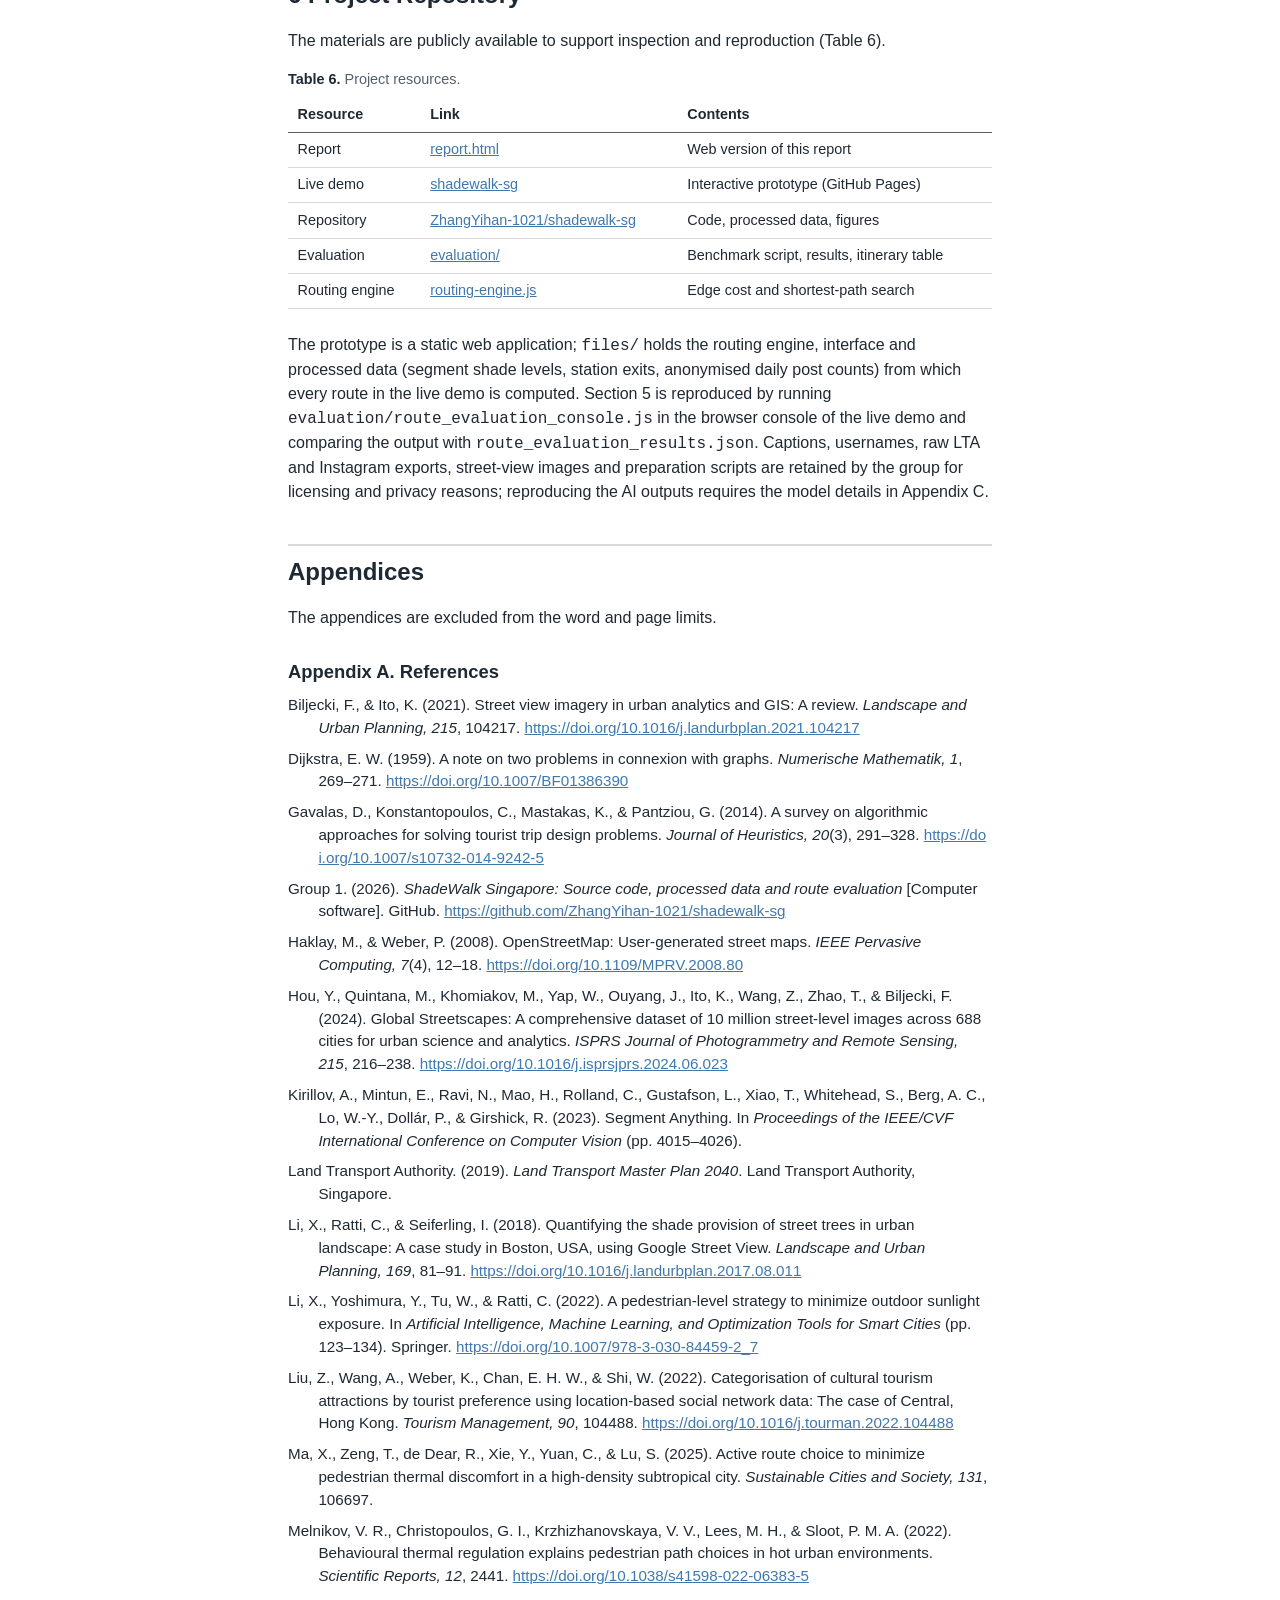
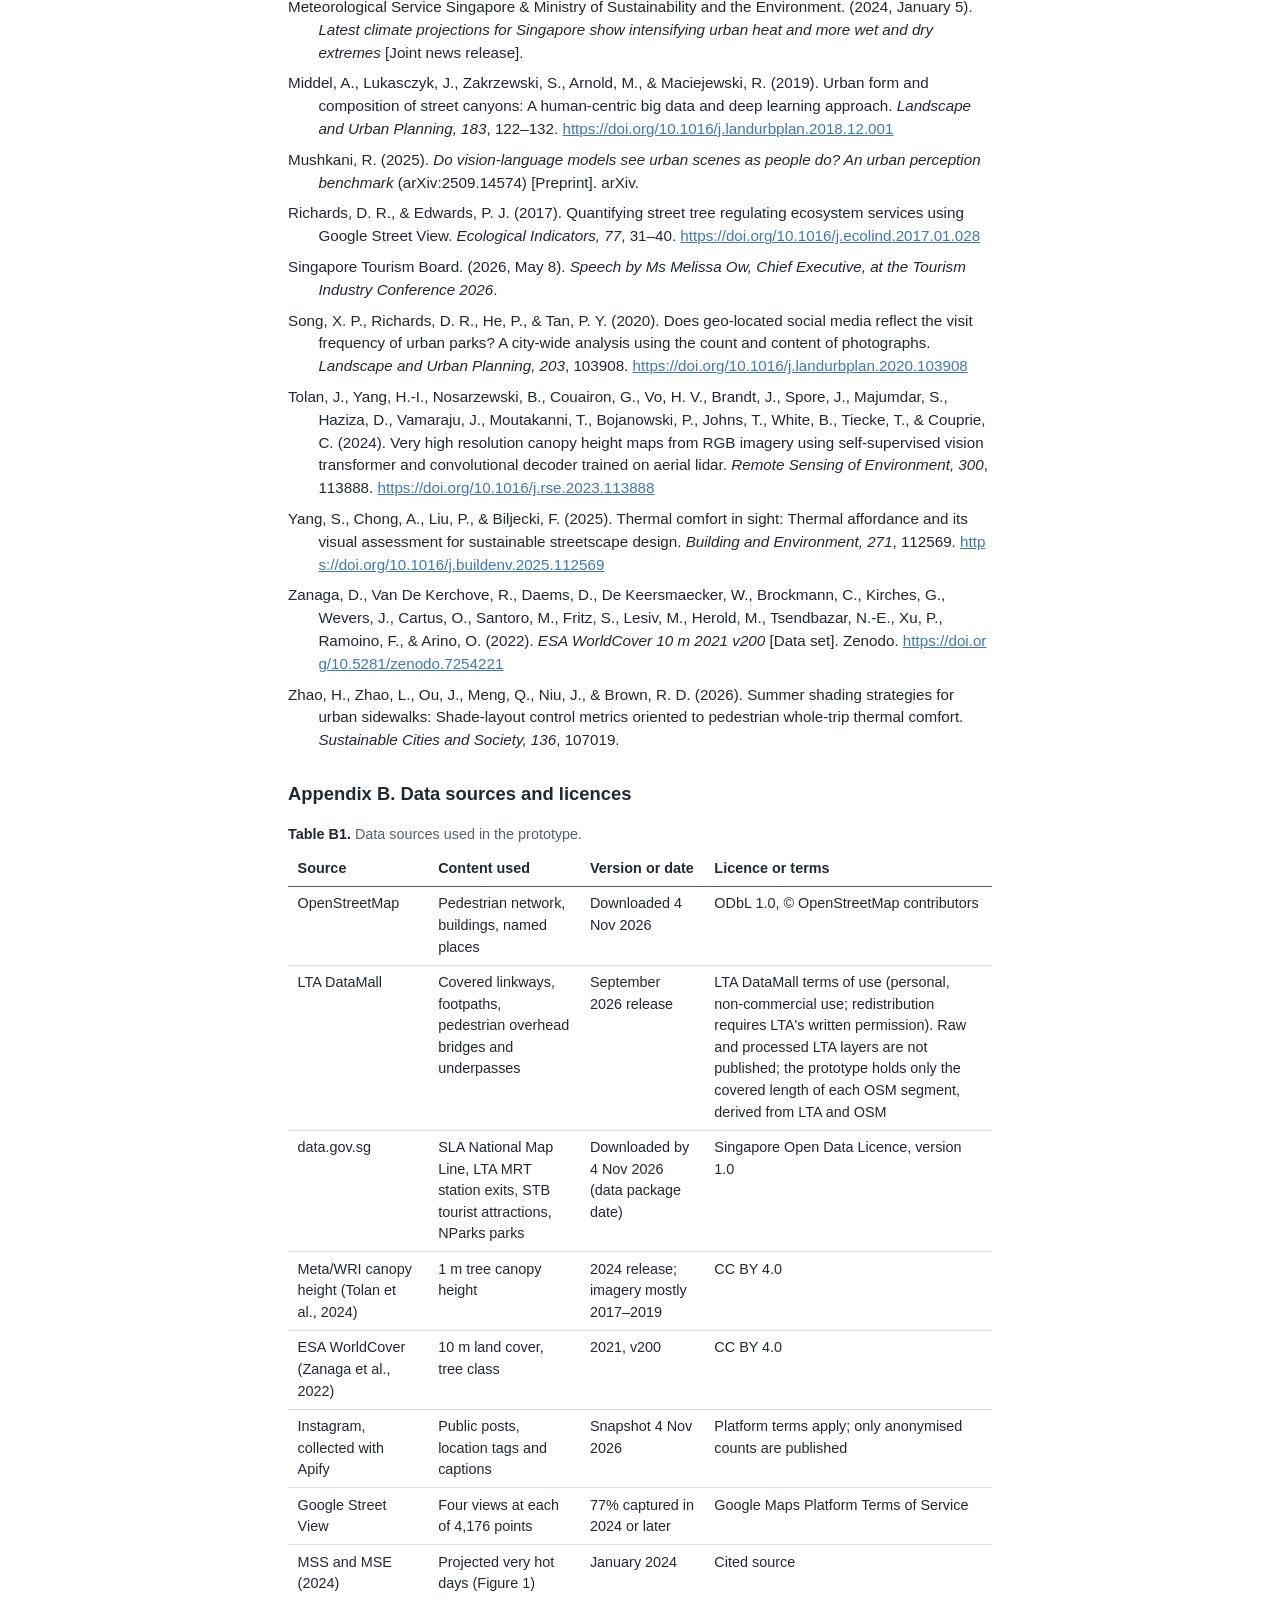
==== commit b3d0981d: "Remove stale commit references and footer date from report Co-Authored-By: Claude Opus 5.5 <noreply@" ====
--- a/report.html
+++ b/report.html
@@ -365,7 +365,7 @@
   <!-- ============================== 6 ============================== -->
   <section id="repository" aria-labelledby="repository-h">
     <h2 id="repository-h">6 Project Repository</h2>
-    <p>The materials are publicly available to support inspection and reproduction (Table 6); this report documents commit fb26aff (17 November 2026).</p>
+    <p>The materials are publicly available to support inspection and reproduction (Table 6).</p>
     <div class="table-wrap">
       <table id="tab6">
         <caption><b>Table 6.</b> Project resources.</caption>
@@ -394,7 +394,7 @@
       <p>Biljecki, F., &amp; Ito, K. (2021). Street view imagery in urban analytics and GIS: A review. <i>Landscape and Urban Planning, 215</i>, 104217. <a href="https://doi.org/10.1016/j.landurbplan.2021.104217">https://doi.org/10.1016/j.landurbplan.2021.104217</a></p>
       <p>Dijkstra, E. W. (1959). A note on two problems in connexion with graphs. <i>Numerische Mathematik, 1</i>, 269–271. <a href="https://doi.org/10.1007/BF01386390">https://doi.org/10.1007/BF01386390</a></p>
       <p>Gavalas, D., Konstantopoulos, C., Mastakas, K., &amp; Pantziou, G. (2014). A survey on algorithmic approaches for solving tourist trip design problems. <i>Journal of Heuristics, 20</i>(3), 291–328. <a href="https://doi.org/10.1007/s10732-014-9242-5">https://doi.org/10.1007/s10732-014-9242-5</a></p>
-      <p>Group 1. (2026). <i>ShadeWalk Singapore: Source code, processed data and route evaluation</i> (Version fb26aff) [Computer software]. GitHub. <a href="https://github.com/ZhangYihan-1021/shadewalk-sg">https://github.com/ZhangYihan-1021/shadewalk-sg</a></p>
+      <p>Group 1. (2026). <i>ShadeWalk Singapore: Source code, processed data and route evaluation</i> [Computer software]. GitHub. <a href="https://github.com/ZhangYihan-1021/shadewalk-sg">https://github.com/ZhangYihan-1021/shadewalk-sg</a></p>
       <p>Haklay, M., &amp; Weber, P. (2008). OpenStreetMap: User-generated street maps. <i>IEEE Pervasive Computing, 7</i>(4), 12–18. <a href="https://doi.org/10.1109/MPRV.2008.80">https://doi.org/10.1109/MPRV.2008.80</a></p>
       <p>Hou, Y., Quintana, M., Khomiakov, M., Yap, W., Ouyang, J., Ito, K., Wang, Z., Zhao, T., &amp; Biljecki, F. (2024). Global Streetscapes: A comprehensive dataset of 10 million street-level images across 688 cities for urban science and analytics. <i>ISPRS Journal of Photogrammetry and Remote Sensing, 215</i>, 216–238. <a href="https://doi.org/10.1016/j.isprsjprs.2024.06.023">https://doi.org/10.1016/j.isprsjprs.2024.06.023</a></p>
       <p>Kirillov, A., Mintun, E., Ravi, N., Mao, H., Rolland, C., Gustafson, L., Xiao, T., Whitehead, S., Berg, A. C., Lo, W.-Y., Dollár, P., &amp; Girshick, R. (2023). Segment Anything. In <i>Proceedings of the IEEE/CVF International Conference on Computer Vision</i> (pp. 4015–4026).</p>
@@ -486,11 +486,6 @@
 
 </main>
 
-<footer>
-  <div class="wrap">
-    <p>Last updated 18 November 2026.</p>
-  </div>
-</footer>
 
 </body>
 </html>
